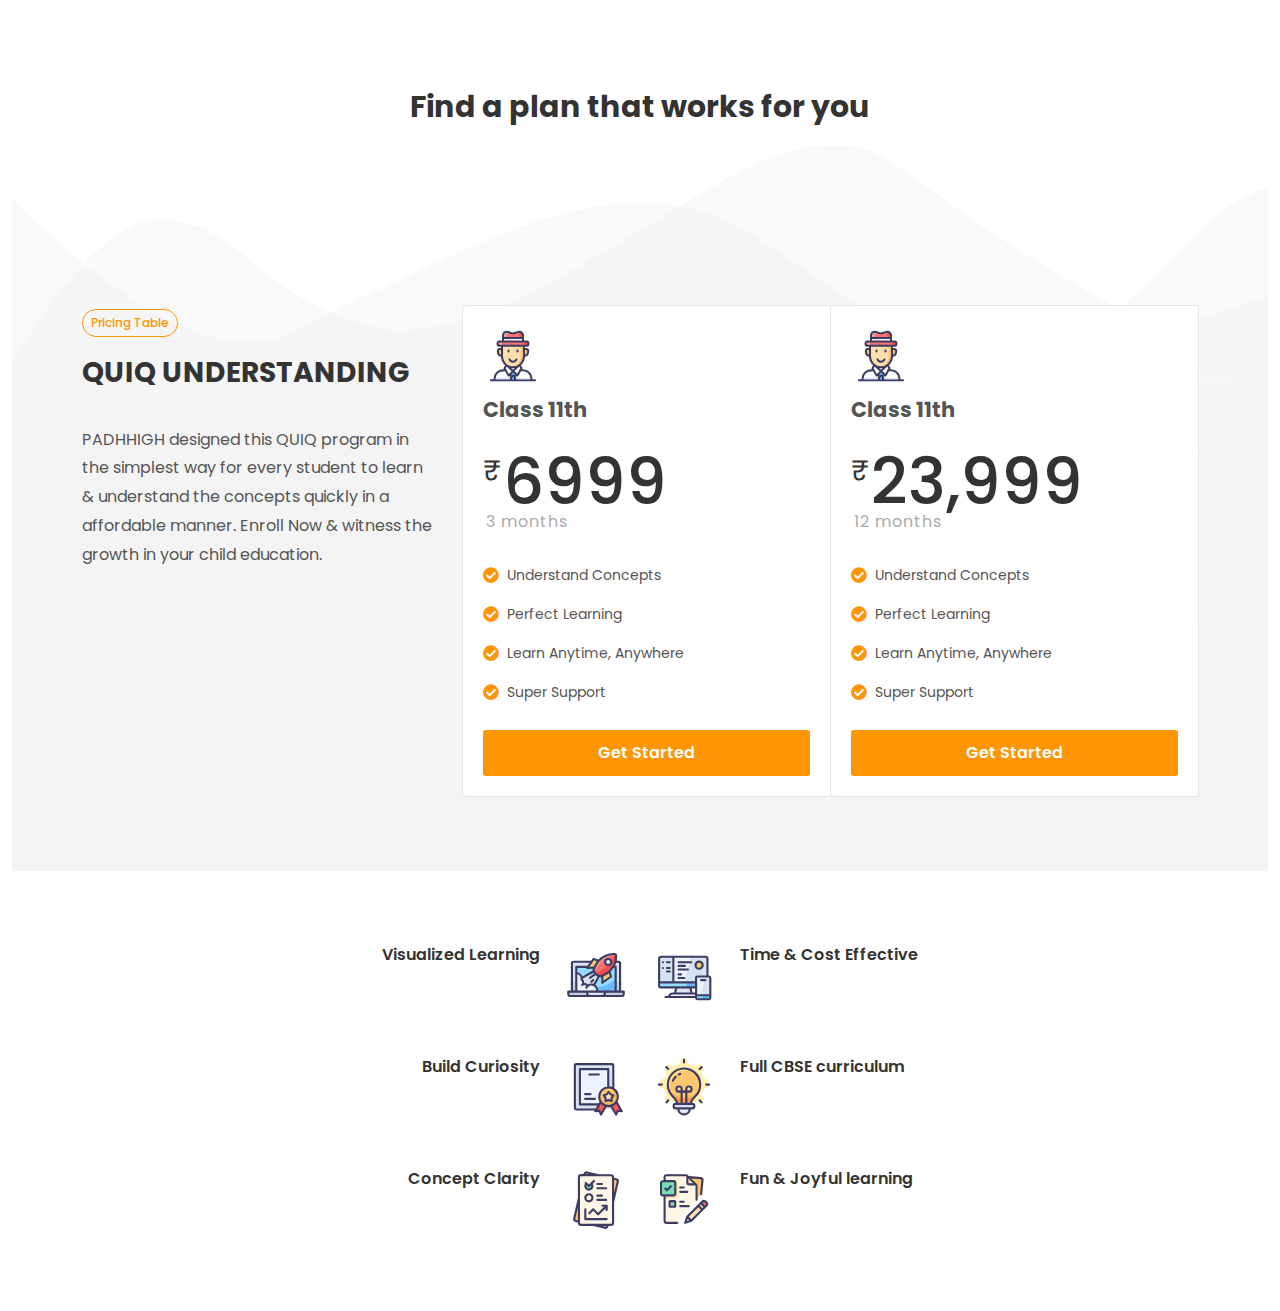
==== index.html @ d6adf6fe "Create index.html" ====
<!DOCTYPE html>
<html dir="ltr" lang="en-US">

<!-- Mirrored from themes.semicolonweb.com/html/canvas/demo-seo.html by HTTrack Website Copier/3.x [XR&CO'2014], Sun, 30 May 2021 09:22:51 GMT -->
<!-- Added by HTTrack --><meta http-equiv="content-type" content="text/html;charset=utf-8" /><!-- /Added by HTTrack -->
<head>

	<meta http-equiv="content-type" content="text/html; charset=utf-8" />
	<meta name="author" content="SemiColonWeb" />

	<!-- Stylesheets
	============================================= -->
	<link href="https://fonts.googleapis.com/css?family=Poppins:300,400,500,600,700,900&amp;display=swap" rel="stylesheet" type="text/css" />
	<link rel="stylesheet" href="css/bootstrap.css" type="text/css" />
	<link rel="stylesheet" href="style.css" type="text/css" />

	<!-- <link rel="stylesheet" href="css/dark.css" type="text/css" /> -->
	<link rel="stylesheet" href="css/font-icons.css" type="text/css" />
	<!-- <link rel="stylesheet" href="css/animate.css" type="text/css" /> -->
	<!-- <link rel="stylesheet" href="css/magnific-popup.css" type="text/css" /> -->

	<!-- Bootstrap Switch CSS -->
	<!-- <link rel="stylesheet" href="css/components/bs-switches.css" type="text/css" /> -->

	<!-- <link rel="stylesheet" href="css/custom.css" type="text/css" /> -->
	<meta name='viewport' content='initial-scale=1, viewport-fit=cover'>

	<!-- Seo Demo Specific Stylesheet -->
	<link rel="stylesheet" href="css/colors69bb.css?color=FE9603" type="text/css" /> <!-- Theme Color -->
	<link rel="stylesheet" href="demos/seo/css/fonts.css" type="text/css" />
	<link rel="stylesheet" href="demos/seo/seo.css" type="text/css" />
	<!-- / -->

	<!-- Document Title
	============================================= -->
	<title>SEO Demo | Canvas</title>

</head>

<body class="stretched">

	<!-- Document Wrapper
	============================================= -->
	<div id="wrapper" class="clearfix">

		<!-- Content
		============================================= -->
		<section id="content">

			<div class="content-wrap pt-0">

				<!-- Features
				============================================= -->
				<div class="section bg-transparent mt-4 mb-0 pb-0">
					<div class="container-fluid">

						<div class="heading-block border-bottom-0 center mx-auto mb-0" style="max-width: 800px">
							<!-- <div class="badge rounded-pill badge-default">Services</div> -->
							<h2 class="nott ls0 mb-3">Find a plan that works for you</h2>
							<!-- <p>Dynamically provide access to resource-leveling mindshare vis-a-vis bricks-and-clicks ideas authoritatively.</p> -->
						</div>




                        <div class="section m-0" style="background: url('demos/seo/images/sections/4.png') no-repeat center top; background-size: cover; padding: 140px 0 0;">
                            <div class="container">
                                <div class="row justify-content-between">
                                    <div class="col-lg-4 mt-4">
                                        <div class="heading-block border-bottom-0 bottommargin-sm">
                                            <div class="badge rounded-pill badge-default">Pricing Table</div>
                                            <h3 class="nott ls0">QUIQ UNDERSTANDING</h3>
                                        </div>
                                        <p>PADHHIGH designed this QUIQ program in the simplest way for every student to learn & understand the concepts quickly in a affordable manner. Enroll Now & witness the growth in your child education.</p>
        
                                    </div>
        
                                    <div class="col-lg-8">
                                        <div id="section-pricing" class="page-section p-0 m-0">
        
                                            <div id="pricing-switch" class="pricing row align-items-end g-0 col-mb-50 mb-4">
        
                                                <div class="col-md-6">
        
                                                    <div class="pricing-box">
                                                        <div class="pricing-title">
                                                            <img class="mb-2 bg-transparent rounded-0" src="demos/seo/images/icons/man.svg" alt="Pricing Icon" width="60">
                                                            <h3>Class 11th</h3>
                                                            <!-- <span>Most Popular</span> -->
                                                        </div>
                                                        <div class="pricing-price">
                                                            <div class="pts-switch-content-left"><span class="price-unit">₹</span>6999<span class="price-tenure">3 Months</span></div>
                                                        </div>
                                                        <div class="pricing-features border-0 bg-transparent">
                                                            <ul>
                                                                <li><i class="icon-check-circle color me-2"></i>Understand Concepts</li>
                                                                <li><i class="icon-check-circle color me-2"></i>Perfect Learning</li>
                                                                <li><i class="icon-check-circle color me-2"></i>Learn Anytime, Anywhere</li>
                                                                <li><i class="icon-check-circle color me-2"></i>Super Support</li>
                                                            </ul>
                                                        </div>
                                                        <div class="pricing-action">
                                                            <div class="pts-switch-content-left"><a href="#" class="button button-large button-rounded w-100 text-capitalize m-0 ls0">Get Started</a></div>
                                                        </div>
                                                    </div>
        
                                                </div>
        
                                                <div class="col-md-6">
        
                                                    <div class="pricing-box">
                                                        <div class="pricing-title">
                                                            <img class="mb-2 bg-transparent rounded-0" src="demos/seo/images/icons/man.svg" alt="Pricing Icon" width="60">
                                                            <h3>Class 11th</h3>
                                                        </div>
                                                        <div class="pricing-price">
                                                            <div class="pts-switch-content-left"><span class="price-unit">₹</span>23,999<span class="price-tenure">12 Months</span></div>
                                                        </div>
                                                        <div class="pricing-features border-0 bg-transparent">
                                                            <ul>
                                                                <li><i class="icon-check-circle color me-2"></i>Understand Concepts</li>
                                                                <li><i class="icon-check-circle color me-2"></i>Perfect Learning</li>
                                                                <li><i class="icon-check-circle color me-2"></i>Learn Anytime, Anywhere</li>
                                                                <li><i class="icon-check-circle color me-2"></i>Super Support</li>
                                                            </ul>
                                                        </div>
                                                        <div class="pricing-action">
                                                            <div class="pts-switch-content-left"><a href="#" class="button button-large button-rounded w-100 text-capitalize m-0 ls0">Get Started</a></div>
                                                        </div>
                                                    </div>
        
                                                </div>
        
                                            </div>
        
                                        </div>
                                    </div>
        
                                </div>
                            </div>
                        </div>
                        <br>
                        <br>
                        <br>


						<div class="row justify-content-center align-items-center">

							<div class="col-lg-4 col-sm-6">

								<div class="feature-box flex-md-row-reverse text-md-end border-0">
									<div class="fbox-icon">
										<a href="#"><img src="demos/seo/images/icons/seo.svg" alt="Feature Icon" class="bg-transparent rounded-0"></a>
									</div>
									<div class="fbox-content">
										<h3 class="nott ls0">Visualized Learning</h3>
									</div>
								</div>

								<div class="feature-box flex-md-row-reverse text-md-end border-0 mt-5">
									<div class="fbox-icon">
										<a href="#"><img src="demos/seo/images/icons/adword.svg" alt="Feature Icon" class="bg-transparent rounded-0"></a>
									</div>
									<div class="fbox-content">
										<h3 class="nott ls0">Build Curiosity</h3>
									</div>
								</div>

								<div class="feature-box flex-md-row-reverse text-md-end border-0 mt-5">
									<div class="fbox-icon">
										<a href="#"><img src="demos/seo/images/icons/analysis.svg" alt="Feature Icon" class="bg-transparent rounded-0"></a>
									</div>
									<div class="fbox-content">
										<h3 class="nott ls0">Concept Clarity</h3>
									</div>
								</div>

							</div>



							<div class="col-lg-4 col-sm-6">

								<div class="feature-box border-0">
									<div class="fbox-icon">
										<a href="#"><img src="demos/seo/images/icons/social.svg" alt="Feature Icon" class="bg-transparent rounded-0"></a>
									</div>
									<div class="fbox-content">
										<h3 class="nott ls0">Time & Cost Effective</h3>
									</div>
								</div>

								<div class="feature-box border-0 mt-5">
									<div class="fbox-icon">
										<a href="#"><img src="demos/seo/images/icons/experience.svg" alt="Feature Icon" class="bg-transparent rounded-0"></a>
									</div>
									<div class="fbox-content">
										<h3 class="nott ls0">Full CBSE curriculum</h3>
									</div>
								</div>

								<div class="feature-box border-0 mt-5">
									<div class="fbox-icon">
										<a href="#"><img src="demos/seo/images/icons/content_marketing.svg" alt="Feature Icon" class="bg-transparent rounded-0"></a>
									</div>
									<div class="fbox-content">
										<h3 class="nott ls0">Fun & Joyful learning</h3>
									</div>
								</div>

							</div>

						</div>
					</div>
				</div>

				<!-- Pricing
				============================================= -->
			
				<!-- Form Section
				============================================= -->
				
		</section><!-- #content end -->


	</div><!-- #wrapper end -->

	<!-- Go To Top
	============================================= -->
	<div id="gotoTop" class="icon-angle-up"></div>

	<!-- JavaScripts
	============================================= -->
	<script src="js/jquery.js"></script>
	<script src="js/plugins.min.js"></script>

	<!-- Footer Scripts
	============================================= -->
	<script src="js/functions.js"></script>

</body>

<!-- Mirrored from themes.semicolonweb.com/html/canvas/demo-seo.html by HTTrack Website Copier/3.x [XR&CO'2014], Sun, 30 May 2021 09:24:16 GMT -->
</html>
---- style.css ----
@media (prefers-reduced-motion:no-preference) {
	:root {
		scroll-behavior: auto
	}
}

.form-group {
	margin-bottom: 1rem
}

li,
ul {
	margin: 0;
	padding: 0
}

::selection {
	background: #1abc9c;
	color: #fff;
	text-shadow: none
}

::-moz-selection {
	background: #1abc9c;
	color: #fff;
	text-shadow: none
}

::-webkit-selection {
	background: #1abc9c;
	color: #fff;
	text-shadow: none
}

:active,
:focus {
	outline: 0!important
}

body {
	line-height: 1.5;
	color: #555;
	font-family: Lato, sans-serif
}

a {
	text-decoration: none!important;
	color: #1abc9c
}

a:hover {
	color: #222
}

a img {
	border: none
}

img {
	max-width: 100%
}

h1,
h2,
h3,
h4,
h5,
h6 {
	color: #444;
	font-weight: 600;
	line-height: 1.5;
	margin: 0 0 30px 0;
	font-family: Poppins, sans-serif
}

h5,
h6 {
	margin-bottom: 20px
}

h1 {
	font-size: 36px
}

h2 {
	font-size: 30px
}

h3 {
	font-size: 1.5rem
}

h4 {
	font-size: 18px
}

h5 {
	font-size: .875rem
}

h6 {
	font-size: 12px
}

h4 {
	font-weight: 600
}

h5,
h6 {
	font-weight: 700
}

@media (max-width:767.98px) {
	h1 {
		font-size: 1.75rem
	}
	h2 {
		font-size: 1.5rem
	}
	h3 {
		font-size: 1.25rem
	}
	h4 {
		font-size: 1rem
	}
}

h1>span:not(.nocolor):not(.badge),
h2>span:not(.nocolor):not(.badge),
h3>span:not(.nocolor):not(.badge),
h4>span:not(.nocolor):not(.badge),
h5>span:not(.nocolor):not(.badge),
h6>span:not(.nocolor):not(.badge) {
	color: #1abc9c
}

form,
p,
table,
ul {
	margin-bottom: 30px
}

@media (max-width:1200px) {
	.display-1 {
		font-size: calc(1.725rem + 5.7vw)
	}
	.display-2 {
		font-size: calc(1.675rem + 5.1vw)
	}
	.display-3 {
		font-size: calc(1.575rem + 3.9vw)
	}
	.display-4 {
		font-size: calc(1.475rem + 2.7vw)
	}
}

#wrapper {
	position: relative;
	float: none;
	width: 100%;
	margin: 0 auto;
	background-color: #fff;
	box-shadow: 0 0 10px rgba(0, 0, 0, .1);
	-moz-box-shadow: 0 0 10px rgba(0, 0, 0, .1);
	-webkit-box-shadow: 0 0 10px rgba(0, 0, 0, .1)
}

@media (min-width:1200px) {
	body:not(.stretched) #wrapper {
		max-width: 1200px
	}
}

@media (min-width:1440px) {
	body:not(.stretched) #wrapper {
		max-width: 1440px
	}
}

.nott {
	text-transform: none!important
}

.bottommargin {
	margin-bottom: 3rem!important
}

.bottommargin-sm {
	margin-bottom: 2rem!important
}

.bottommargin-lg {
	margin-bottom: 5rem!important
}

.col-padding {
	padding: 4rem
}

.center {
	text-align: center!important
}

.mx-auto {
	float: none!important
}

.bg-color {
	background-color: #1abc9c!important
}

.color {
	color: #1abc9c!important
}

.border-color {
	border-color: #1abc9c!important
}

.ls0 {
	letter-spacing: 0!important
}

.ls1 {
	letter-spacing: 1px!important
}

.ls2 {
	letter-spacing: 2px!important
}

.ls3 {
	letter-spacing: 3px!important
}

.ls4 {
	letter-spacing: 4px!important
}

.ls5 {
	letter-spacing: 5px!important
}

.font-body {
	font-family: Lato, sans-serif
}

@-webkit-keyframes BgAnimated {
	from {
		background-position: 0 0
	}
	to {
		background-position: 0 400px
	}
}

@-moz-keyframes BgAnimated {
	from {
		background-position: 0 0
	}
	to {
		background-position: 0 400px
	}
}

@-ms-keyframes BgAnimated {
	from {
		background-position: 0 0
	}
	to {
		background-position: 0 400px
	}
}

@-o-keyframes BgAnimated {
	from {
		background-position: 0 0
	}
	to {
		background-position: 0 400px
	}
}

@keyframes BgAnimated {
	from {
		background-position: 0 0
	}
	to {
		background-position: 0 400px
	}
}

.h-text-color:hover,
a.h-text-color:hover {
	color: #1abc9c!important
}

.h-text-light:hover,
a.h-text-light:hover {
	color: #f8f9fa!important
}

.h-text-dark:hover,
a.h-text-dark:hover {
	color: #343a40!important
}

.h-bg-color:hover {
	background-color: #1abc9c!important
}

.h-bg-light:hover {
	background-color: #f8f9fa!important
}

.h-bg-dark:hover {
	background-color: #343a40!important
}

.border-width-0,
.h-border-width-0:hover {
	border-width: 0!important
}

.border-width-1,
.h-border-width-1:hover {
	border-width: 1px!important
}

.border-width-2,
.h-border-width-2:hover {
	border-width: 2px!important
}

.border-width-3,
.h-border-width-3:hover {
	border-width: 3px!important
}

.border-width-4,
.h-border-width-4:hover {
	border-width: 4px!important
}

.border-width-5,
.h-border-width-5:hover {
	border-width: 5px!important
}

.border-width-6,
.h-border-width-6:hover {
	border-width: 6px!important
}

.h-border-light:hover {
	border-color: #f8f9fa!important
}

.h-border-dark:hover {
	border-color: #343a40!important
}

.border-transparent,
.h-border-transparent:hover {
	border-color: transparent!important
}

.border-default,
.h-border-default:hover {
	border-color: #eee!important
}

.dark .border-default,
.dark.border-default,
.dark.h-border-default:hover .dark .h-border-default:hover {
	border-color: rgba(255, 255, 255, .15)!important
}

.rounded-4 {
	border-radius: .4rem!important
}

.rounded-5 {
	border-radius: .5rem!important
}

.rounded-6 {
	border-radius: .6rem!important
}

.h-scale-sm:hover,
.scale-sm {
	transform: scale(1.025)!important
}

.h-scale:hover,
.scale {
	transform: scale(1.05)!important
}

.h-scale-lg:hover,
.scale-lg {
	transform: scale(1.1)!important
}

.m-6 {
	margin: 5rem!important
}

.mt-6,
.my-6 {
	margin-top: 5rem!important
}

.me-6,
.mx-6 {
	margin-right: 5rem!important
}

.mb-6,
.my-6 {
	margin-bottom: 5rem!important
}

.mx-6 {
	margin-left: 5rem!important
}

.p-6 {
	padding: 5rem!important
}

.pt-6 {
	padding-top: 5rem!important
}

.px-6 {
	padding-right: 5rem!important
}

.pb-6 {
	padding-bottom: 5rem!important
}

.px-6 {
	padding-left: 5rem!important
}

@media (min-width:576px) {
	.m-sm-6 {
		margin: 5rem!important
	}
	.mt-sm-6,
	.my-sm-6 {
		margin-top: 5rem!important
	}
	.me-sm-6,
	.mx-sm-6 {
		margin-right: 5rem!important
	}
	.mb-sm-6,
	.my-sm-6 {
		margin-bottom: 5rem!important
	}
	.mx-sm-6 {
		margin-left: 5rem!important
	}
	.p-sm-6 {
		padding: 5rem!important
	}
	.pt-sm-6 {
		padding-top: 5rem!important
	}
	.px-sm-6 {
		padding-right: 5rem!important
	}
	.pb-sm-6 {
		padding-bottom: 5rem!important
	}
	.px-sm-6 {
		padding-left: 5rem!important
	}
}

@media (min-width:768px) {
	.m-md-6 {
		margin: 5rem!important
	}
	.mt-md-6,
	.my-md-6 {
		margin-top: 5rem!important
	}
	.me-md-6,
	.mx-md-6 {
		margin-right: 5rem!important
	}
	.mb-md-6,
	.my-md-6 {
		margin-bottom: 5rem!important
	}
	.mx-md-6 {
		margin-left: 5rem!important
	}
	.p-md-6 {
		padding: 5rem!important
	}
	.pt-md-6 {
		padding-top: 5rem!important
	}
	.px-md-6 {
		padding-right: 5rem!important
	}
	.pb-md-6 {
		padding-bottom: 5rem!important
	}
	.px-md-6 {
		padding-left: 5rem!important
	}
}

@media (min-width:992px) {
	.m-lg-6 {
		margin: 5rem!important
	}
	.mt-lg-6,
	.my-lg-6 {
		margin-top: 5rem!important
	}
	.me-lg-6,
	.mx-lg-6 {
		margin-right: 5rem!important
	}
	.mb-lg-6,
	.my-lg-6 {
		margin-bottom: 5rem!important
	}
	.mx-lg-6 {
		margin-left: 5rem!important
	}
	.p-lg-6 {
		padding: 5rem!important
	}
	.pt-lg-6 {
		padding-top: 5rem!important
	}
	.px-lg-6 {
		padding-right: 5rem!important
	}
	.pb-lg-6 {
		padding-bottom: 5rem!important
	}
	.px-lg-6 {
		padding-left: 5rem!important
	}
}

[class*=col-]:not([class*=sticky-]):not([class*=position-]) {
	position: relative
}

.col-1-5 {
	flex: 0 0 auto;
	width: 20%
}

@media (min-width:576px) {
	.col-sm-1-5 {
		flex: 0 0 auto;
		width: 20%
	}
}

@media (min-width:768px) {
	.col-md-1-5 {
		flex: 0 0 auto;
		width: 20%
	}
}

@media (min-width:992px) {
	.col-lg-1-5 {
		flex: 0 0 auto;
		width: 20%
	}
}

[class*=gutter-] {
	--custom-gutter: var(--bs-gutter-x);
	margin-right: calc(var(--custom-gutter)/ -2);
	margin-left: calc(var(--custom-gutter)/ -2);
	margin-top: calc(var(--custom-gutter) * -1)
}

[class*=gutter-]>.col,
[class*=gutter-]>[class*=col-] {
	padding-right: calc(var(--custom-gutter)/ 2);
	padding-left: calc(var(--custom-gutter)/ 2);
	margin-top: var(--custom-gutter)
}

[class*=col-mb-] {
	margin-bottom: calc(var(--col-mb)/ -1)
}

[class*=col-mb-]>.col,
[class*=col-mb-]>[class*=col-] {
	padding-bottom: var(--col-mb)
}

.col-mb-30 {
	--col-mb: 30px
}

.col-mb-50 {
	--col-mb: 50px
}

.col-mb-80 {
	--col-mb: 80px
}

@media (min-width:576px) {
	.col-mb-sm-30 {
		--col-mb: 30px
	}
	.col-mb-sm-50 {
		--col-mb: 50px
	}
	.col-mb-sm-80 {
		--col-mb: 80px
	}
}

@media (min-width:768px) {
	.col-mb-md-30 {
		--col-mb: 30px
	}
	.col-mb-md-50 {
		--col-mb: 50px
	}
	.col-mb-md-80 {
		--col-mb: 80px
	}
}

@media (min-width:992px) {
	.col-mb-lg-30 {
		--col-mb: 30px
	}
	.col-mb-lg-50 {
		--col-mb: 50px
	}
	.col-mb-lg-80 {
		--col-mb: 80px
	}
}

.h-60 {
	height: 60%!important
}

.h-40 {
	height: 40%!important
}

@media (min-width:576px) {
	.h-sm-100 {
		height: 100%!important
	}
	.h-sm-75 {
		height: 75%!important
	}
	.h-sm-60 {
		height: 60%!important
	}
	.h-sm-50 {
		height: 50%!important
	}
	.h-sm-40 {
		height: 40%!important
	}
	.h-sm-25 {
		height: 25%!important
	}
	.h-sm-auto {
		height: auto!important
	}
}

@media (min-width:768px) {
	.h-md-100 {
		height: 100%!important
	}
	.h-md-75 {
		height: 75%!important
	}
	.h-md-60 {
		height: 60%!important
	}
	.h-md-50 {
		height: 50%!important
	}
	.h-md-40 {
		height: 40%!important
	}
	.h-md-25 {
		height: 25%!important
	}
	.h-md-auto {
		height: auto!important
	}
}

@media (min-width:992px) {
	.h-lg-100 {
		height: 100%!important
	}
	.h-lg-75 {
		height: 75%!important
	}
	.h-lg-60 {
		height: 60%!important
	}
	.h-lg-50 {
		height: 50%!important
	}
	.h-lg-40 {
		height: 40%!important
	}
	.h-lg-25 {
		height: 25%!important
	}
	.h-lg-auto {
		height: auto!important
	}
}

@media (min-width:576px) {
	.position-sm-relative {
		position: relative!important
	}
}

@media (min-width:768px) {
	.position-md-relative {
		position: relative!important
	}
}

@media (min-width:992px) {
	.position-lg-relative {
		position: relative!important
	}
}

.text-size-sm {
	font-size: 1rem!important
}

.text-size-md {
	font-size: 1.5rem!important
}

.text-size-lg {
	font-size: 2rem!important
}

.section {
	position: relative;
	width: 100%;
	margin: 60px 0;
	padding: 60px 0;
	background-color: #f9f9f9;
	overflow: hidden
}

.parallax {
	background-color: transparent;
	background-attachment: fixed;
	background-position: 50% 0;
	background-repeat: no-repeat;
	overflow: hidden;
	will-change: transform
}

.section .container {
	z-index: 2
}

.flex-container a:active,
.flex-container a:focus {
	outline: 0;
	border: none
}

.flex-viewport {
	max-height: 2000px;
	-webkit-transition: all 1s ease;
	-o-transition: all 1s ease;
	transition: all 1s ease
}

#top-social {
	display: -ms-flexbox;
	display: flex;
	justify-content: center;
	margin: 0
}

#top-social li {
	position: relative;
	list-style: none
}

#top-social li {
	border-left: 1px solid #eee
}

#top-social li:first-child {
	border-left: 0!important
}

#top-social a {
	display: -ms-flexbox;
	display: flex;
	width: auto;
	overflow: hidden;
	font-weight: 700;
	color: #666
}

#top-social li a:hover {
	color: #fff!important;
	text-shadow: 1px 1px 1px rgba(0, 0, 0, .2)
}

#page-title {
	position: relative;
	padding: 4rem 0;
	background-color: #f5f5f5;
	border-bottom: 1px solid #eee
}

#page-title .container {
	position: relative
}

#page-title h1 {
	padding: 0;
	margin: 0;
	line-height: 1;
	font-weight: 600;
	letter-spacing: 1px;
	color: #333;
	font-size: 2rem;
	text-transform: uppercase
}

#page-title span {
	display: block;
	margin-top: 10px;
	font-weight: 300;
	color: #777;
	font-size: 18px
}

#page-title.page-title-dark {
	background-color: #333;
	text-shadow: 1px 1px 1px rgba(0, 0, 0, .1)!important;
	border-bottom: none
}

#page-title.page-title-dark h1 {
	color: rgba(255, 255, 255, .9)!important
}

#page-title.page-title-dark span {
	color: rgba(255, 255, 255, .7)!important
}

.page-title-right {
	text-align: right
}

.page-title-center {
	text-align: center
}

#page-title.page-title-center span {
	max-width: 700px;
	margin-left: auto;
	margin-right: auto
}

.page-title-parallax {
	padding: 100px 0;
	text-shadow: none;
	border-bottom: none
}

#page-title.page-title-parallax h1 {
	font-size: 40px;
	font-weight: 600;
	letter-spacing: 2px
}

#page-title.page-title-parallax span {
	font-size: 1.25rem
}

.page-title-parallax {
	background-color: transparent;
	background-image: url(images/parallax/parallax-bg.jpg);
	background-attachment: fixed;
	background-position: 50% 0;
	background-repeat: no-repeat
}

@media (max-width:767.98px) {
	#page-title {
		padding: 2rem 0;
		text-align: center
	}
	#page-title h1 {
		line-height: 1.5;
		font-size: calc(1rem + 2vw)
	}
	.page-title-parallax span {
		font-size: 1rem
	}
}

#content {
	position: relative;
	background-color: #fff
}

#content p {
	line-height: 1.8
}

.content-wrap {
	position: relative;
	padding: 80px 0;
	overflow: hidden
}

#content .container {
	position: relative
}

.button {
	display: inline-block;
	position: relative;
	cursor: pointer;
	outline: 0;
	white-space: nowrap;
	margin: 5px;
	padding: 8px 22px;
	font-size: .875rem;
	line-height: 24px;
	background-color: #1abc9c;
	color: #fff;
	font-weight: 700;
	text-transform: uppercase;
	letter-spacing: 1px;
	border: none;
	text-shadow: 1px 1px 1px rgba(0, 0, 0, .2)
}

body:not(.device-touch) .button {
	-webkit-transition: all .2s ease-in-out;
	-o-transition: all .2s ease-in-out;
	transition: all .2s ease-in-out
}

.button.button-dark {
	background-color: #444
}

.button.button-light {
	background-color: #eee;
	color: #333;
	text-shadow: none!important
}

.button:hover {
	background-color: #444;
	color: #fff;
	text-shadow: 1px 1px 1px rgba(0, 0, 0, .2)
}

.button.button-dark:hover {
	background-color: #1abc9c
}

.button.button-large {
	padding: 8px 26px;
	font-size: 1rem;
	line-height: 30px
}

.button i {
	position: relative;
	margin-right: 5px;
	width: 16px;
	text-align: center
}

.button.text-end i {
	margin: 0 0 0 5px
}

.button.button-rounded {
	border-radius: 3px
}

.button.button-border {
	border: 2px solid #444;
	background-color: transparent;
	color: #333;
	font-weight: 700;
	text-shadow: none
}

.button.button-border:not(.button-fill):hover {
	background-color: #444;
	color: #fff;
	border-color: transparent!important;
	text-shadow: 1px 1px 1px rgba(0, 0, 0, .2)
}

.button.button-border.button-light {
	border-color: #fff;
	color: #fff
}

.button.button-border.button-light:hover {
	background-color: #fff;
	color: #333;
	text-shadow: none
}

.button.button-3d {
	border-radius: 3px;
	box-shadow: inset 0 -3px 0 rgba(0, 0, 0, .15);
	-webkit-transition: none;
	-o-transition: none;
	transition: none
}

.button.button-3d:hover {
	background-color: #1abc9c;
	opacity: .9
}

.button.button-3d.button-light:hover {
	text-shadow: none;
	color: #333
}

.button.button-circle {
	border-radius: 20px
}

.button.button-large.button-circle {
	border-radius: 23px
}

.button-black:not(.button-border) {
	background-color: #111!important
}

.button-3d.button-black:hover,
.button-border.button-black:hover {
	background-color: #111!important
}

.button-border.button-black {
	color: #111;
	border-color: #111
}

.button-white:not(.button-border) {
	background-color: #f9f9f9!important
}

.button-3d.button-white:hover {
	background-color: #f9f9f9!important
}

.feature-box {
	position: relative;
	display: -ms-flexbox;
	display: flex;
	-ms-flex-wrap: wrap;
	flex-wrap: wrap;
	margin-left: -.75rem;
	margin-right: -.75rem
}

.feature-box:first-child {
	margin-top: 0
}

.fbox-icon {
	width: 5.5rem;
	height: 4rem;
	padding: 0 .75rem
}

.fbox-icon a,
.fbox-icon i,
.fbox-icon img {
	display: block;
	position: relative;
	width: 100%;
	height: 100%;
	color: #fff
}

.fbox-icon i,
.fbox-icon img {
	border-radius: 50%;
	background-color: #1abc9c
}

.fbox-icon i {
	font-style: normal;
	font-size: 1.75rem;
	line-height: 4rem;
	text-align: center
}

.fbox-content {
	-ms-flex-preferred-size: 0;
	flex-basis: 0;
	-ms-flex-positive: 1;
	flex-grow: 1;
	min-width: 0;
	max-width: 100%;
	padding: 0 .75rem
}

.fbox-content h3 {
	font-size: 1rem;
	font-weight: 600;
	font-family: Poppins, sans-serif;
	text-transform: uppercase;
	margin-bottom: 0;
	color: #333
}

.fbox-content p {
	margin-top: .5rem;
	margin-bottom: 0;
	color: #999
}

.fbox-content-sm h3,
.fbox-content-sm p {
	font-size: .875rem
}

.fbox-content-lg h3 {
	font-size: 1.25rem
}

.fbox-content-lg p {
	font-size: 1.125rem;
	margin-top: .75rem
}

.fbox-sm {
	margin-left: -.5rem;
	margin-right: -.5rem
}

.fbox-sm .fbox-icon {
	width: 3rem;
	height: 2rem;
	padding: 0 .5rem
}

.fbox-sm .fbox-icon i {
	font-size: 1rem;
	line-height: 2rem
}

.fbox-sm .fbox-content {
	padding: 0 .5rem
}

.fbox-lg .fbox-icon {
	width: 7.5rem;
	height: 6rem
}

.fbox-lg .fbox-icon i {
	font-size: 2.5rem;
	line-height: 6rem
}

.fbox-rounded .fbox-icon {
	border-radius: 3px!important
}

.fbox-rounded .fbox-icon i,
.fbox-rounded .fbox-icon img {
	border-radius: 3px!important
}

.fbox-rounded.fbox-lg .fbox-icon {
	border-radius: 4px!important
}

.fbox-rounded.fbox-lg .fbox-icon i,
.fbox-rounded.fbox-lg .fbox-icon img {
	border-radius: 4px!important
}

.fbox-light .fbox-icon i,
.fbox-light .fbox-icon img {
	border: 1px solid #e5e5e5;
	background-color: #f5f5f5;
	color: #444
}

.fbox-dark .fbox-icon i,
.fbox-dark .fbox-icon img {
	background-color: #333
}

.fbox-border .fbox-icon a {
	border: 1px solid #1abc9c;
	border-radius: 50%
}

.fbox-border .fbox-icon i,
.fbox-border .fbox-icon img {
	border: none;
	background-color: transparent!important;
	color: #1abc9c
}

.fbox-border.fbox-light .fbox-icon a {
	border-color: #e5e5e5
}

.fbox-border.fbox-light .fbox-icon i,
.fbox-border.fbox-light .fbox-icon img {
	color: #888
}

.fbox-border.fbox-dark .fbox-icon a {
	border-color: #333
}

.fbox-border.fbox-dark .fbox-icon i,
.fbox-border.fbox-dark .fbox-icon img {
	color: #444
}

.fbox-center {
	-ms-flex-direction: column;
	flex-direction: column;
	-ms-flex-align: center;
	align-items: center;
	text-align: center
}

.fbox-center .fbox-icon {
	margin-bottom: 1.5rem
}

.fbox-center .fbox-content {
	-ms-flex-preferred-size: auto
}

.fbox-content+.fbox-icon {
	margin-top: 1.5rem;
	margin-bottom: 0!important
}

.fbox-bg.fbox-center {
	margin-top: 2rem;
	margin-left: 0;
	margin-right: 0;
	padding: 0 2rem 2rem;
	border: 1px solid #e5e5e5;
	border-radius: 5px
}

.fbox-bg.fbox-center .fbox-icon {
	margin-top: -2rem
}

.fbox-bg.fbox-center .fbox-icon {
	background-color: #fff
}

.fbox-bg.fbox-center.fbox-lg {
	margin-top: 3rem
}

.fbox-bg.fbox-center.fbox-lg .fbox-icon {
	margin-top: -3rem
}

.media-box {
	padding: 0;
	margin-left: 0;
	margin-right: 0;
	-ms-flex-direction: column;
	flex-direction: column
}

.media-box .fbox-media {
	margin: 0 0 1.5rem
}

.media-box .fbox-media,
.media-box .fbox-media a,
.media-box .fbox-media img {
	position: relative;
	display: block;
	width: 100%;
	height: auto
}

.media-box p {
	margin-top: 1rem
}

.media-box .fbox-content {
	-ms-flex-preferred-size: auto
}

.media-box.fbox-bg .fbox-media {
	margin: 0
}

.media-box.fbox-bg .fbox-content {
	padding: 1.5rem;
	background-color: #fff;
	border: 1px solid #e5e5e5;
	border-top: 0;
	border-radius: 0 0 5px 5px
}

.media-box.fbox-bg .fbox-media img {
	border-radius: 5px 5px 0 0
}

.i-rounded,
.social-icon {
	display: block;
	float: left;
	margin: 4px 11px 7px 0;
	text-align: center!important;
	font-size: 28px;
	color: #fff;
	text-shadow: 1px 1px 1px rgba(0, 0, 0, .3);
	cursor: pointer;
	font-style: normal
}

body:not(.device-touch) .i-rounded,
body:not(.device-touch) .social-icon {
	-webkit-transition: all .3s ease;
	-o-transition: all .3s ease;
	transition: all .3s ease
}

.i-rounded {
	width: 52px!important;
	height: 52px!important;
	line-height: 52px!important;
	background-color: #444;
	border-radius: 3px
}

.i-light {
	background-color: #f5f5f5;
	color: #444;
	text-shadow: 1px 1px 1px #fff;
	box-shadow: inset 0 0 15px rgba(0, 0, 0, .2)
}

.i-alt {
	background-image: url(images/icons/iconalt.svg);
	background-position: center center;
	background-size: 100% 100%
}

.i-rounded:hover {
	background-color: #1abc9c;
	color: #fff;
	text-shadow: 1px 1px 1px rgba(0, 0, 0, .3);
	box-shadow: 0 0 0 rgba(0, 0, 0, .2)
}

.i-large.i-rounded {
	margin: 4px 11px 7px 0;
	font-size: 42px
}

.i-large.i-rounded {
	width: 64px!important;
	height: 64px!important;
	line-height: 64px!important
}

.social-icon {
	margin: 0 5px 5px 0;
	width: 40px;
	height: 40px;
	font-size: 1.25rem;
	line-height: 38px!important;
	color: #555;
	text-shadow: none;
	border: 1px solid #aaa;
	border-radius: 3px;
	overflow: hidden
}

.d-flex>.social-icon,
.d-lg-flex>.social-icon,
.d-md-flex>.social-icon,
.d-sm-flex>.social-icon {
	float: none;
	margin-bottom: 0
}

.social-icon i {
	display: block;
	position: relative
}

body:not(.device-touch) .social-icon i {
	-webkit-transition: all .3s ease;
	-o-transition: all .3s ease;
	transition: all .3s ease
}

.social-icon i:last-child {
	color: #fff!important
}

.social-icon:hover i:first-child {
	margin-top: -38px
}

.social-icon:hover {
	color: #555;
	border-color: transparent
}

.toggle {
	display: block;
	position: relative;
	margin: 0 0 20px 0
}

.toggle-icon {
	-ms-flex: 0 0 auto;
	flex: 0 0 auto;
	width: auto;
	max-width: 100%;
	padding: 0 5px;
	text-align: center
}

.toggle-icon i,
.toggle-icon span {
	width: 1rem
}

.toggle-title {
	-ms-flex-preferred-size: 0;
	flex-basis: 0;
	-ms-flex-positive: 1;
	flex-grow: 1;
	max-width: 100%;
	padding: 0 5px
}

.toggle-content {
	display: none;
	position: relative;
	padding: .75rem 0
}

.toggle-bg .toggle-content {
	padding: 1rem .75rem
}

.toggle-border {
	border: 1px solid #ccc;
	border-radius: 4px
}

.toggle-border .toggle-content {
	padding: 1rem;
	padding-top: 0
}

.pricing {
	position: relative
}

.pricing [class^=col-] {
	margin-top: 1.25rem
}

.pricing-box {
	position: relative;
	overflow: hidden;
	border: 1px solid rgba(0, 0, 0, .075);
	border-radius: 3px;
	background-color: #fff
}

.pricing-title {
	padding: 1rem 0;
	background-color: #f9f9f9;
	border-bottom: 1px solid rgba(0, 0, 0, .075);
	letter-spacing: 1px
}

.pricing-title h3 {
	margin: 0;
	font-size: 1.5rem;
	font-weight: 700;
	color: #555
}

.pricing-title span {
	display: block;
	color: #777;
	font-size: 1rem;
	margin: 3px 0
}

.pricing-title.title-sm h3 {
	font-size: 1.25rem
}

.pricing-title.title-sm span {
	font-size: .875rem
}

.pricing-price {
	position: relative;
	padding: 1.5rem 0;
	color: #333;
	font-size: 4rem;
	line-height: 1
}

.pricing-price .price-unit {
	display: inline-block;
	vertical-align: top;
	margin: 7px 3px 0 0;
	font-size: 28px;
	font-weight: 400
}

.pricing-price .price-tenure {
	vertical-align: baseline;
	font-size: 1rem;
	font-weight: 400;
	letter-spacing: 1px;
	color: #999;
	margin: 0 0 0 3px
}

.pricing-features {
	border-top: 1px solid rgba(0, 0, 0, .075);
	border-bottom: 1px solid rgba(0, 0, 0, .075);
	background-color: #f9f9f9;
	padding: 2rem 0
}

.pricing-features ul {
	margin: 0;
	list-style: none
}

.pricing-features li {
	padding: .375rem 0
}

.pricing-action {
	padding: 1.25rem 0
}

@-webkit-keyframes fadeOut {
	0% {
		opacity: 1
	}
	100% {
		opacity: 0
	}
}

@keyframes fadeOut {
	0% {
		opacity: 1
	}
	100% {
		opacity: 0
	}
}

label {
	display: inline-block;
	font-size: 13px;
	font-weight: 700;
	font-family: Poppins, sans-serif;
	text-transform: uppercase;
	letter-spacing: 1px;
	color: #555;
	margin-bottom: 10px;
	cursor: pointer
}

label.label-muted {
	color: #999;
	font-weight: 400;
	margin-right: 5px
}

input[type=checkbox]:not(:checked)+label.error {
	display: block!important
}

.title-block {
	padding: 2px 0 3px 20px;
	border-left: 7px solid #1abc9c;
	margin-bottom: 30px
}

.title-block-right {
	padding: 2px 20px 3px 0;
	border-left: 0;
	border-right: 7px solid #1abc9c;
	text-align: right
}

.title-block h1,
.title-block h2,
.title-block h3,
.title-block h4 {
	margin-bottom: 0
}

.title-block>span {
	display: block;
	margin-top: 4px;
	color: #555;
	font-weight: 300
}

.title-block h1+span,
.title-block h2+span {
	font-size: 1.25rem
}

.title-block h3+span {
	font-size: 1.125rem
}

.title-block h4+span {
	font-size: .9375px
}

.heading-block {
	margin-bottom: 50px
}

.heading-block h1,
.heading-block h2,
.heading-block h3,
.heading-block h4 {
	margin-bottom: 0;
	font-weight: 700;
	text-transform: uppercase;
	letter-spacing: 1px;
	color: #333
}

.heading-block h1 {
	font-size: 32px
}

.heading-block h2 {
	font-size: 30px
}

.heading-block h3 {
	font-size: 1.75rem
}

.heading-block h4 {
	font-size: 1.25rem;
	font-weight: 700
}

.heading-block>span:not(.before-heading) {
	display: block;
	margin-top: 10px;
	font-weight: 300;
	color: #777
}

.center .heading-block>span,
.heading-block.center>span,
.heading-block.text-center>span,
.text-center .heading-block>span {
	max-width: 700px;
	margin-left: auto;
	margin-right: auto
}

.heading-block h1+span {
	font-size: 1.5rem
}

.heading-block h2+span {
	font-size: 1.25rem
}

.heading-block h3+span,
.heading-block h4+span {
	font-size: 1.25rem
}

.heading-block::after {
	content: '';
	display: block;
	margin-top: 30px;
	width: 40px;
	border-top: 2px solid #444
}

.center .heading-block::after,
.heading-block.center::after,
.heading-block.text-center::after,
.text-center .heading-block::after {
	margin: 30px auto 0
}

.heading-block.text-end,
.heading-block.title-right,
.text-end .heading-block {
	direction: rtl
}

.heading-block.border-0::after,
.heading-block.border-bottom-0::after {
	display: none
}

.heading-block.border-color::after {
	border-color: #1abc9c
}

.title-border::after,
.title-border::before {
	border-top-width: 1px;
	border-top-style: solid
}

.title-border-color::after,
.title-border-color::before {
	border-top: 1px solid #1abc9c!important
}

.title-center::before {
	display: block
}

.title-right::before {
	display: block
}

.title-right::after {
	display: none
}

.title-bottom-border::after,
.title-bottom-border::before {
	display: none
}

.title-bottom-border h1,
.title-bottom-border h2,
.title-bottom-border h3,
.title-bottom-border h4,
.title-bottom-border h5,
.title-bottom-border h6 {
	width: 100%;
	padding: 0 0 .75rem;
	border-bottom: 2px solid #1abc9c
}

@media (max-width:767.98px) {
	.title-block h1+span {
		font-size: 18px
	}
	.title-block h2+span {
		font-size: 17px
	}
	.title-block h3+span {
		font-size: 15px
	}
	.title-block h4+span {
		font-size: 13px
	}
	.heading-block h1 {
		font-size: 30px
	}
	.heading-block h2 {
		font-size: 26px
	}
	.heading-block h3 {
		font-size: 22px
	}
	.heading-block h4 {
		font-size: 19px
	}
	.heading-block h1+span {
		font-size: 20px
	}
	.heading-block h2+span {
		font-size: 18px
	}
	.heading-block h3+span,
	.heading-block h4+span {
		font-size: 17px
	}
}

#gotoTop {
	display: none;
	z-index: 599;
	position: fixed;
	width: 40px;
	height: 40px;
	background-color: #333;
	background-color: rgba(0, 0, 0, .3);
	font-size: 1.25rem;
	line-height: 36px;
	text-align: center;
	color: #fff;
	top: auto;
	left: auto;
	right: 30px;
	bottom: 50px;
	cursor: pointer;
	border-radius: 2px
}

body:not(.device-touch) #gotoTop {
	transition: background-color .2s linear;
	-webkit-transition: background-color .2s linear;
	-o-transition: background-color .2s linear
}

.stretched #gotoTop {
	bottom: 30px
}

#gotoTop:hover {
	background-color: #1abc9c
}

#footer {
	position: relative;
	background-color: #eee;
	border-top: 5px solid rgba(0, 0, 0, .2)
}

.switch-toggle {
	position: absolute;
	margin-left: -9999px;
	visibility: hidden
}

.switch-toggle+label {
	display: block;
	position: relative;
	cursor: pointer;
	outline: 0;
	-webkit-user-select: none;
	-moz-user-select: none;
	-ms-user-select: none;
	user-select: none
}

input.switch-toggle-round+label {
	padding: 2px;
	width: 60px;
	height: 30px;
	background-color: #ddd;
	-webkit-border-radius: 15px;
	-o-border-radius: 15px;
	border-radius: 15px
}

input.switch-toggle-round+label::after,
input.switch-toggle-round+label::before {
	display: block;
	position: absolute;
	top: 1px;
	left: 1px;
	bottom: 1px;
	content: ""
}

input.switch-toggle-round+label::before {
	right: 1px;
	background-color: #f1f1f1;
	-webkit-border-radius: 15px;
	-o-border-radius: 15px;
	border-radius: 15px;
	-webkit-transition: background .4s;
	-moz-transition: background .4s;
	-o-transition: background .4s;
	transition: background .4s
}

input.switch-toggle-round+label::after {
	width: 28px;
	background-color: #fff;
	-webkit-border-radius: 100%;
	-o-border-radius: 100%;
	border-radius: 100%;
	-webkit-box-shadow: 0 2px 5px rgba(0, 0, 0, .3);
	-moz-box-shadow: 0 2px 5px rgba(0, 0, 0, .3);
	box-shadow: 0 2px 5px rgba(0, 0, 0, .3);
	-webkit-transition: margin .4s;
	-moz-transition: margin .4s;
	-o-transition: margin .4s;
	transition: margin .4s
}

input.switch-toggle-round:checked+label::before {
	background-color: #1abc9c
}

input.switch-toggle-round:checked+label::after {
	margin-left: 30px
}

input.switch-rounded-large.switch-toggle-round+label {
	width: 90px;
	height: 45px;
	-webkit-border-radius: 45px;
	-o-border-radius: 45px;
	border-radius: 45px
}

input.switch-rounded-large.switch-toggle-round+label::before {
	-webkit-border-radius: 45px;
	-o-border-radius: 45px;
	border-radius: 45px
}

input.switch-rounded-large.switch-toggle-round+label::after {
	width: 43px
}

input.switch-rounded-large.switch-toggle-round:checked+label::after {
	margin-left: 45px
}

.page-link,
.page-link:focus,
.page-link:hover {
	color: #1abc9c
}

.img-circle {
	border-radius: 50%!important
}

.page-link:focus,
.page-link:hover {
	color: #fff!important;
	background-color: #1abc9c!important;
	border-color: #1abc9c!important
}

label.checkbox {
	padding-left: 20px
}

.stretched #wrapper {
	width: 100%;
	margin: 0;
	box-shadow: none
}

@-webkit-keyframes bouncedelay {
	0%,
	100%,
	80% {
		-webkit-transform: scale(0)
	}
	40% {
		-webkit-transform: scale(1)
	}
}

@keyframes bouncedelay {
	0%,
	100%,
	80% {
		transform: scale(0);
		-webkit-transform: scale(0)
	}
	40% {
		transform: scale(1);
		-webkit-transform: scale(1)
	}
}

@-webkit-keyframes rotateplane {
	0% {
		-webkit-transform: perspective(120px)
	}
	50% {
		-webkit-transform: perspective(120px) rotateY(180deg)
	}
	100% {
		-webkit-transform: perspective(120px) rotateY(180deg) rotateX(180deg)
	}
}

@keyframes rotateplane {
	0% {
		transform: perspective(120px) rotateX(0) rotateY(0);
		-webkit-transform: perspective(120px) rotateX(0) rotateY(0)
	}
	50% {
		transform: perspective(120px) rotateX(-180.1deg) rotateY(0);
		-webkit-transform: perspective(120px) rotateX(-180.1deg) rotateY(0)
	}
	100% {
		transform: perspective(120px) rotateX(-180deg) rotateY(-179.9deg);
		-webkit-transform: perspective(120px) rotateX(-180deg) rotateY(-179.9deg)
	}
}

@-webkit-keyframes cssspinnerbounce {
	0%,
	100% {
		-webkit-transform: scale(0)
	}
	50% {
		-webkit-transform: scale(1)
	}
}

@keyframes cssspinnerbounce {
	0%,
	100% {
		transform: scale(0);
		-webkit-transform: scale(0)
	}
	50% {
		transform: scale(1);
		-webkit-transform: scale(1)
	}
}

@-webkit-keyframes stretchdelay {
	0%,
	100%,
	40% {
		-webkit-transform: scaleY(.4)
	}
	20% {
		-webkit-transform: scaleY(1)
	}
}

@keyframes stretchdelay {
	0%,
	100%,
	40% {
		transform: scaleY(.4);
		-webkit-transform: scaleY(.4)
	}
	20% {
		transform: scaleY(1);
		-webkit-transform: scaleY(1)
	}
}

@-webkit-keyframes cubemove {
	25% {
		-webkit-transform: translateX(42px) rotate(-90deg) scale(.5)
	}
	50% {
		-webkit-transform: translateX(42px) translateY(42px) rotate(-180deg)
	}
	75% {
		-webkit-transform: translateX(0) translateY(42px) rotate(-270deg) scale(.5)
	}
	100% {
		-webkit-transform: rotate(-360deg)
	}
}

@keyframes cubemove {
	25% {
		transform: translateX(42px) rotate(-90deg) scale(.5);
		-webkit-transform: translateX(42px) rotate(-90deg) scale(.5)
	}
	50% {
		transform: translateX(42px) translateY(42px) rotate(-179deg);
		-webkit-transform: translateX(42px) translateY(42px) rotate(-179deg)
	}
	50.1% {
		transform: translateX(42px) translateY(42px) rotate(-180deg);
		-webkit-transform: translateX(42px) translateY(42px) rotate(-180deg)
	}
	75% {
		transform: translateX(0) translateY(42px) rotate(-270deg) scale(.5);
		-webkit-transform: translateX(0) translateY(42px) rotate(-270deg) scale(.5)
	}
	100% {
		transform: rotate(-360deg);
		-webkit-transform: rotate(-360deg)
	}
}

@-webkit-keyframes scaleout {
	0% {
		-webkit-transform: scale(0)
	}
	100% {
		-webkit-transform: scale(1);
		opacity: 0
	}
}

@keyframes scaleout {
	0% {
		transform: scale(0);
		-webkit-transform: scale(0)
	}
	100% {
		transform: scale(1);
		-webkit-transform: scale(1);
		opacity: 0
	}
}

@-webkit-keyframes ball-grid-pulse {
	0% {
		-webkit-transform: scale(1);
		transform: scale(1)
	}
	50% {
		-webkit-transform: scale(.5);
		transform: scale(.5);
		opacity: .7
	}
	100% {
		-webkit-transform: scale(1);
		transform: scale(1);
		opacity: 1
	}
}

@keyframes ball-grid-pulse {
	0% {
		-webkit-transform: scale(1);
		transform: scale(1)
	}
	50% {
		-webkit-transform: scale(.5);
		transform: scale(.5);
		opacity: .7
	}
	100% {
		-webkit-transform: scale(1);
		transform: scale(1);
		opacity: 1
	}
}

@keyframes rotate {
	0% {
		-webkit-transform: rotate(0) scale(1);
		transform: rotate(0) scale(1)
	}
	50% {
		-webkit-transform: rotate(180deg) scale(.6);
		transform: rotate(180deg) scale(.6)
	}
	100% {
		-webkit-transform: rotate(360deg) scale(1);
		transform: rotate(360deg) scale(1)
	}
}

@-webkit-keyframes ballrotate {
	0% {
		-webkit-transform: rotate(0);
		transform: rotate(0)
	}
	50% {
		-webkit-transform: rotate(180deg);
		transform: rotate(180deg)
	}
	100% {
		-webkit-transform: rotate(360deg);
		transform: rotate(360deg)
	}
}

@keyframes ballrotate {
	0% {
		-webkit-transform: rotate(0);
		transform: rotate(0)
	}
	50% {
		-webkit-transform: rotate(180deg);
		transform: rotate(180deg)
	}
	100% {
		-webkit-transform: rotate(360deg);
		transform: rotate(360deg)
	}
}

@-webkit-keyframes ball-zig-deflect {
	17% {
		-webkit-transform: translate(-15px, -30px);
		transform: translate(-15px, -30px)
	}
	34% {
		-webkit-transform: translate(15px, -30px);
		transform: translate(15px, -30px)
	}
	50% {
		-webkit-transform: translate(0, 0);
		transform: translate(0, 0)
	}
	67% {
		-webkit-transform: translate(15px, -30px);
		transform: translate(15px, -30px)
	}
	84% {
		-webkit-transform: translate(-15px, -30px);
		transform: translate(-15px, -30px)
	}
	100% {
		-webkit-transform: translate(0, 0);
		transform: translate(0, 0)
	}
}

@keyframes ball-zig-deflect {
	17% {
		-webkit-transform: translate(-15px, -30px);
		transform: translate(-15px, -30px)
	}
	34% {
		-webkit-transform: translate(15px, -30px);
		transform: translate(15px, -30px)
	}
	50% {
		-webkit-transform: translate(0, 0);
		transform: translate(0, 0)
	}
	67% {
		-webkit-transform: translate(15px, -30px);
		transform: translate(15px, -30px)
	}
	84% {
		-webkit-transform: translate(-15px, -30px);
		transform: translate(-15px, -30px)
	}
	100% {
		-webkit-transform: translate(0, 0);
		transform: translate(0, 0)
	}
}

@-webkit-keyframes ball-zag-deflect {
	17% {
		-webkit-transform: translate(15px, 30px);
		transform: translate(15px, 30px)
	}
	34% {
		-webkit-transform: translate(-15px, 30px);
		transform: translate(-15px, 30px)
	}
	50% {
		-webkit-transform: translate(0, 0);
		transform: translate(0, 0)
	}
	67% {
		-webkit-transform: translate(-15px, 30px);
		transform: translate(-15px, 30px)
	}
	84% {
		-webkit-transform: translate(15px, 30px);
		transform: translate(15px, 30px)
	}
	100% {
		-webkit-transform: translate(0, 0);
		transform: translate(0, 0)
	}
}

@keyframes ball-zag-deflect {
	17% {
		-webkit-transform: translate(15px, 30px);
		transform: translate(15px, 30px)
	}
	34% {
		-webkit-transform: translate(-15px, 30px);
		transform: translate(-15px, 30px)
	}
	50% {
		-webkit-transform: translate(0, 0);
		transform: translate(0, 0)
	}
	67% {
		-webkit-transform: translate(-15px, 30px);
		transform: translate(-15px, 30px)
	}
	84% {
		-webkit-transform: translate(15px, 30px);
		transform: translate(15px, 30px)
	}
	100% {
		-webkit-transform: translate(0, 0);
		transform: translate(0, 0)
	}
}

@-webkit-keyframes ball-scale-multiple {
	0% {
		-webkit-transform: scale(0);
		transform: scale(0);
		opacity: 0
	}
	5% {
		opacity: 1
	}
	100% {
		-webkit-transform: scale(1);
		transform: scale(1);
		opacity: 0
	}
}

@keyframes ball-scale-multiple {
	0% {
		-webkit-transform: scale(0);
		transform: scale(0);
		opacity: 0
	}
	5% {
		opacity: 1
	}
	100% {
		-webkit-transform: scale(1);
		transform: scale(1);
		opacity: 0
	}
}

@-webkit-keyframes ball-triangle-path-1 {
	33% {
		-webkit-transform: translate(25px, -50px);
		transform: translate(25px, -50px)
	}
	66% {
		-webkit-transform: translate(50px, 0);
		transform: translate(50px, 0)
	}
	100% {
		-webkit-transform: translate(0, 0);
		transform: translate(0, 0)
	}
}

@keyframes ball-triangle-path-1 {
	33% {
		-webkit-transform: translate(25px, -50px);
		transform: translate(25px, -50px)
	}
	66% {
		-webkit-transform: translate(50px, 0);
		transform: translate(50px, 0)
	}
	100% {
		-webkit-transform: translate(0, 0);
		transform: translate(0, 0)
	}
}

@-webkit-keyframes ball-triangle-path-2 {
	33% {
		-webkit-transform: translate(25px, 50px);
		transform: translate(25px, 50px)
	}
	66% {
		-webkit-transform: translate(-25px, 50px);
		transform: translate(-25px, 50px)
	}
	100% {
		-webkit-transform: translate(0, 0);
		transform: translate(0, 0)
	}
}

@keyframes ball-triangle-path-2 {
	33% {
		-webkit-transform: translate(25px, 50px);
		transform: translate(25px, 50px)
	}
	66% {
		-webkit-transform: translate(-25px, 50px);
		transform: translate(-25px, 50px)
	}
	100% {
		-webkit-transform: translate(0, 0);
		transform: translate(0, 0)
	}
}

@-webkit-keyframes ball-triangle-path-3 {
	33% {
		-webkit-transform: translate(-50px, 0);
		transform: translate(-50px, 0)
	}
	66% {
		-webkit-transform: translate(-25px, -50px);
		transform: translate(-25px, -50px)
	}
	100% {
		-webkit-transform: translate(0, 0);
		transform: translate(0, 0)
	}
}

@keyframes ball-triangle-path-3 {
	33% {
		-webkit-transform: translate(-50px, 0);
		transform: translate(-50px, 0)
	}
	66% {
		-webkit-transform: translate(-25px, -50px);
		transform: translate(-25px, -50px)
	}
	100% {
		-webkit-transform: translate(0, 0);
		transform: translate(0, 0)
	}
}

@-webkit-keyframes ball-pulse-sync {
	33% {
		-webkit-transform: translateY(10px);
		transform: translateY(10px);
		opacity: .85
	}
	66% {
		-webkit-transform: translateY(-10px);
		transform: translateY(-10px);
		opacity: .7
	}
	100% {
		-webkit-transform: translateY(0);
		transform: translateY(0);
		opacity: 1
	}
}

@keyframes ball-pulse-sync {
	33% {
		-webkit-transform: translateY(10px);
		transform: translateY(10px);
		opacity: .85
	}
	66% {
		-webkit-transform: translateY(-10px);
		transform: translateY(-10px);
		opacity: .7
	}
	100% {
		-webkit-transform: translateY(0);
		transform: translateY(0);
		opacity: 1
	}
}

@-webkit-keyframes ball-scale-ripple-multiple {
	0% {
		-webkit-transform: scale(.1);
		transform: scale(.1);
		opacity: 1
	}
	70% {
		-webkit-transform: scale(1);
		transform: scale(1);
		opacity: .7
	}
	100% {
		opacity: 0
	}
}

@keyframes ball-scale-ripple-multiple {
	0% {
		-webkit-transform: scale(.1);
		transform: scale(.1);
		opacity: 1
	}
	70% {
		-webkit-transform: scale(1);
		transform: scale(1);
		opacity: .7
	}
	100% {
		opacity: 0
	}
}

@-webkit-keyframes fadeInDownSmall {
	from {
		opacity: 0;
		-webkit-transform: translate3d(0, -50%, 0);
		transform: translate3d(0, -50%, 0)
	}
	to {
		opacity: 1;
		-webkit-transform: translate3d(0, 0, 0);
		transform: translate3d(0, 0, 0)
	}
}

@keyframes fadeInDownSmall {
	from {
		opacity: 0;
		-webkit-transform: translate3d(0, -50%, 0);
		transform: translate3d(0, -50%, 0)
	}
	to {
		opacity: 1;
		-webkit-transform: translate3d(0, 0, 0);
		transform: translate3d(0, 0, 0)
	}
}

@-webkit-keyframes fadeInLeftSmall {
	from {
		opacity: 0;
		-webkit-transform: translate3d(-50%, 0, 0);
		transform: translate3d(-50%, 0, 0)
	}
	to {
		opacity: 1;
		-webkit-transform: translate3d(0, 0, 0);
		transform: translate3d(0, 0, 0)
	}
}

@keyframes fadeInLeftSmall {
	from {
		opacity: 0;
		-webkit-transform: translate3d(-50%, 0, 0);
		transform: translate3d(-50%, 0, 0)
	}
	to {
		opacity: 1;
		-webkit-transform: translate3d(0, 0, 0);
		transform: translate3d(0, 0, 0)
	}
}

@-webkit-keyframes fadeInRightSmall {
	from {
		opacity: 0;
		-webkit-transform: translate3d(50%, 0, 0);
		transform: translate3d(50%, 0, 0)
	}
	to {
		opacity: 1;
		-webkit-transform: translate3d(0, 0, 0);
		transform: translate3d(0, 0, 0)
	}
}

@keyframes fadeInRightSmall {
	from {
		opacity: 0;
		-webkit-transform: translate3d(50%, 0, 0);
		transform: translate3d(50%, 0, 0)
	}
	to {
		opacity: 1;
		-webkit-transform: translate3d(0, 0, 0);
		transform: translate3d(0, 0, 0)
	}
}

@-webkit-keyframes fadeInUpSmall {
	from {
		opacity: 0;
		-webkit-transform: translate3d(0, 50%, 0);
		transform: translate3d(0, 50%, 0)
	}
	to {
		opacity: 1;
		-webkit-transform: translate3d(0, 0, 0);
		transform: translate3d(0, 0, 0)
	}
}

@keyframes fadeInUpSmall {
	from {
		opacity: 0;
		-webkit-transform: translate3d(0, 50%, 0);
		transform: translate3d(0, 50%, 0)
	}
	to {
		opacity: 1;
		-webkit-transform: translate3d(0, 0, 0);
		transform: translate3d(0, 0, 0)
	}
}

@-webkit-keyframes fadeOutDownSmall {
	from {
		opacity: 1
	}
	to {
		opacity: 0;
		-webkit-transform: translate3d(0, 50%, 0);
		transform: translate3d(0, 50%, 0)
	}
}

@keyframes fadeOutDownSmall {
	from {
		opacity: 1
	}
	to {
		opacity: 0;
		-webkit-transform: translate3d(0, 50%, 0);
		transform: translate3d(0, 50%, 0)
	}
}

@-webkit-keyframes fadeOutLeftSmall {
	from {
		opacity: 1
	}
	to {
		opacity: 0;
		-webkit-transform: translate3d(-50%, 0, 0);
		transform: translate3d(-50%, 0, 0)
	}
}

@keyframes fadeOutLeftSmall {
	from {
		opacity: 1
	}
	to {
		opacity: 0;
		-webkit-transform: translate3d(-50%, 0, 0);
		transform: translate3d(-50%, 0, 0)
	}
}

@-webkit-keyframes fadeOutRightSmall {
	from {
		opacity: 1
	}
	to {
		opacity: 0;
		-webkit-transform: translate3d(50%, 0, 0);
		transform: translate3d(50%, 0, 0)
	}
}

@keyframes fadeOutRightSmall {
	from {
		opacity: 1
	}
	to {
		opacity: 0;
		-webkit-transform: translate3d(50%, 0, 0);
		transform: translate3d(50%, 0, 0)
	}
}

@-webkit-keyframes fadeOutUpSmall {
	from {
		opacity: 1
	}
	to {
		opacity: 0;
		-webkit-transform: translate3d(0, -50%, 0);
		transform: translate3d(0, -50%, 0)
	}
}

@keyframes fadeOutUpSmall {
	from {
		opacity: 1
	}
	to {
		opacity: 0;
		-webkit-transform: translate3d(0, -50%, 0);
		transform: translate3d(0, -50%, 0)
	}
}
---- css/font-icons.css ----
@font-face {
	font-family: "font-icons";
	src: url("fonts/font-icons.eot");
	src: url("fonts/font-icons.eot") format("embedded-opentype"),
		url("fonts/font-icons.woff") format("woff"),
		url("fonts/font-icons.ttf") format("truetype"),
		url("fonts/font-icons.svg") format("svg");
	font-weight: normal;
	font-style: normal;
}

@font-face {
	font-family: "lined-icons";
	src: url("fonts/lined-icons.eot");
	src: url("fonts/lined-icons.eot") format("embedded-opentype"),
		url("fonts/lined-icons.woff") format("woff"),
		url("fonts/lined-icons.ttf") format("truetype"),
		url("fonts/lined-icons.svg") format("svg");
	font-weight: normal;
	font-style: normal;
}

@font-face {
	font-family: "Simple-Line-Icons";
	src: url("fonts/Simple-Line-Icons.eot");
	src: url("fonts/Simple-Line-Iconsd41d.eot?#iefix") format("embedded-opentype"),
		url("fonts/Simple-Line-Icons.woff") format("woff"),
		url("fonts/Simple-Line-Icons.ttf") format("truetype"),
		url("fonts/Simple-Line-Icons.svg#Simple-Line-Icons") format("svg");
	font-weight: normal;
	font-style: normal;
}

[class^="icon-"],
[class*=" icon-"],
[class^="icon-line-"],
[class*=" icon-line-"],
[class^="icon-line2-"],
[class*=" icon-line2-"],
.side-header .primary-menu ul > li.sub-menu > a:after,
.docs-navigation ul ul li.current a:after {
	display: inline-block;
	font-family: "font-icons";
	speak: none;
	font-style: normal;
	font-weight: normal;
	font-variant: normal;
	text-transform: none;
	line-height: inherit;
	-webkit-font-smoothing: antialiased;
	-moz-osx-font-smoothing: grayscale;
}

[class^="icon-line-"],
[class*=" icon-line-"] {
	font-family: "lined-icons";
}

[class^="icon-line2-"],
[class*=" icon-line2-"] {
	font-family: "Simple-Line-Icons";
}

.icon-lg {
	font-size: 1.3333333333333333em;
	line-height: 0.75em;
	vertical-align: -15%;
}
.icon-2x {
	font-size: 2em;
}
.icon-3x {
	font-size: 3em;
}
.icon-4x {
	font-size: 4em;
}
.icon-5x {
	font-size: 5em;
}
.icon-fw {
	width: 1.2857142857142858em;
	text-align: center;
}

.iconlist {
	padding-left: 0;
	margin-left: 0;
	list-style-type: none;
}

.iconlist li {
	position: relative;
	display: flex;
	align-items: baseline;
}

.iconlist ul {
	list-style-type: none;
	margin: 0.5rem 0 0.5rem 1.5rem;
}

.iconlist > li [class^="icon-"]:first-child,
.iconlist > li [class*=" icon-"]:first-child {
	position: relative;
	text-align: center;
	top: 1px;
	width: 1rem;
    margin-right: 0.75rem;
    flex: 0 0 auto;
}

.rtl .iconlist > li [class^="icon-"]:first-child,
.rtl .iconlist > li [class*=" icon-"]:first-child {
	margin-left: 0.75rem;
	margin-right: 0;
}

.iconlist.iconlist-large {
	font-size: 1.5rem;
}

.iconlist.iconlist-large li {
	margin: 4px 0;
}

.iconlist.iconlist-large > li [class^="icon-"],
.iconlist.iconlist-large > li [class*=" icon-"] {
	width: 1.5rem;
	margin-right: 5px;
}

.rtl .iconlist.iconlist-large > li [class^="icon-"],
.rtl .iconlist.iconlist-large > li [class*=" icon-"] {
	margin-left: 5px;
	margin-right: 0;
}

.iconlist > li [class^="icon-"]:first-child {
	color: #1ABC9C;
	color: var(--themecolor);
}

.icon-border {
	padding: 0.2em 0.25em 0.15em;
	border: solid 0.08em #eeeeee;
	border-radius: 0.1em;
}
.icon.pull-left {
	margin-right: 0.3em;
}
.icon.pull-right {
	margin-left: 0.3em;
}
.icon-spin {
	-webkit-animation: spin 2s infinite linear;
	-moz-animation: spin 2s infinite linear;
	-o-animation: spin 2s infinite linear;
	animation: spin 2s infinite linear;
}
@-moz-keyframes spin {
	0% {
		-moz-transform: rotate(0deg);
	}
	100% {
		-moz-transform: rotate(359deg);
	}
}
@-webkit-keyframes spin {
	0% {
		-webkit-transform: rotate(0deg);
	}
	100% {
		-webkit-transform: rotate(359deg);
	}
}
@-o-keyframes spin {
	0% {
		-o-transform: rotate(0deg);
	}
	100% {
		-o-transform: rotate(359deg);
	}
}
@-ms-keyframes spin {
	0% {
		-ms-transform: rotate(0deg);
	}
	100% {
		-ms-transform: rotate(359deg);
	}
}
@keyframes spin {
	0% {
		transform: rotate(0deg);
	}
	100% {
		transform: rotate(359deg);
	}
}
.icon-rotate-90 {
	filter: progid:DXImageTransform.Microsoft.BasicImage(rotation=1);
	-webkit-transform: rotate(90deg);
	-moz-transform: rotate(90deg);
	-ms-transform: rotate(90deg);
	-o-transform: rotate(90deg);
	transform: rotate(90deg);
}
.icon-rotate-180 {
	filter: progid:DXImageTransform.Microsoft.BasicImage(rotation=2);
	-webkit-transform: rotate(180deg);
	-moz-transform: rotate(180deg);
	-ms-transform: rotate(180deg);
	-o-transform: rotate(180deg);
	transform: rotate(180deg);
}
.icon-rotate-270 {
	filter: progid:DXImageTransform.Microsoft.BasicImage(rotation=3);
	-webkit-transform: rotate(270deg);
	-moz-transform: rotate(270deg);
	-ms-transform: rotate(270deg);
	-o-transform: rotate(270deg);
	transform: rotate(270deg);
}
.icon-flip-horizontal {
	filter: progid:DXImageTransform.Microsoft.BasicImage(rotation=0, mirror=1);
	-webkit-transform: scale(-1, 1);
	-moz-transform: scale(-1, 1);
	-ms-transform: scale(-1, 1);
	-o-transform: scale(-1, 1);
	transform: scale(-1, 1);
}
.icon-flip-vertical {
	filter: progid:DXImageTransform.Microsoft.BasicImage(rotation=2, mirror=1);
	-webkit-transform: scale(1, -1);
	-moz-transform: scale(1, -1);
	-ms-transform: scale(1, -1);
	-o-transform: scale(1, -1);
	transform: scale(1, -1);
}
.icon-stacked {
	position: relative;
	display: inline-block;
	width: 2em;
	height: 2em;
	line-height: 2em;
	vertical-align: middle;
}
.icon-stacked-1x,
.icon-stacked-2x {
	position: absolute;
	left: 0;
	width: 100%;
	text-align: center;
}
.rtl .icon-stacked-1x,
.rtl .icon-stacked-2x {
	left: auto;
	right: 0;
}
.icon-stacked-1x {
	line-height: inherit;
}
.icon-stacked-2x {
	font-size: 2em;
}
.icon-inverse {
	color: #ffffff;
}

.icon-type:before {
	content: "\e600";
}
.icon-box1:before {
	content: "\e601";
}
.icon-archive1:before {
	content: "\e602";
}
.icon-envelope2:before {
	content: "\e603";
}
.icon-email:before {
	content: "\e604";
}
.icon-files:before {
	content: "\e605";
}
.icon-printer2:before {
	content: "\e606";
}
.icon-folder-add:before {
	content: "\e607";
}
.icon-folder-settings:before {
	content: "\e608";
}
.icon-folder-check:before {
	content: "\e609";
}
.icon-wifi-low:before {
	content: "\e60a";
}
.icon-wifi-mid:before {
	content: "\e60b";
}
.icon-wifi-full:before {
	content: "\e60c";
}
.icon-connection-empty:before {
	content: "\e60d";
}
.icon-battery-full1:before {
	content: "\e60e";
}
.icon-settings:before {
	content: "\e60f";
}
.icon-arrow-left1:before {
	content: "\e610";
}
.icon-arrow-up1:before {
	content: "\e611";
}
.icon-arrow-down1:before {
	content: "\e612";
}
.icon-arrow-right1:before {
	content: "\e613";
}
.icon-reload:before {
	content: "\e614";
}
.icon-download1:before {
	content: "\e615";
}
.icon-tag1:before {
	content: "\e616";
}
.icon-trashcan:before {
	content: "\e617";
}
.icon-search1:before {
	content: "\e618";
}
.icon-zoom-in:before {
	content: "\e619";
}
.icon-zoom-out:before {
	content: "\e61a";
}
.icon-chat:before {
	content: "\e61b";
}
.icon-clock2:before {
	content: "\e61c";
}
.icon-printer:before {
	content: "\e61d";
}
.icon-home1:before {
	content: "\e61e";
}
.icon-flag2:before {
	content: "\e61f";
}
.icon-meter:before {
	content: "\e620";
}
.icon-switch:before {
	content: "\e621";
}
.icon-forbidden:before {
	content: "\e622";
}
.icon-phone-landscape:before {
	content: "\e623";
}
.icon-tablet1:before {
	content: "\e624";
}
.icon-tablet-landscape:before {
	content: "\e625";
}
.icon-laptop1:before {
	content: "\e626";
}
.icon-camera1:before {
	content: "\e627";
}
.icon-microwave-oven:before {
	content: "\e628";
}
.icon-credit-cards:before {
	content: "\e629";
}
.icon-map-marker1:before {
	content: "\e62a";
}
.icon-map2:before {
	content: "\e62b";
}
.icon-support:before {
	content: "\e62c";
}
.icon-newspaper2:before {
	content: "\e62d";
}
.icon-barbell:before {
	content: "\e62e";
}
.icon-stopwatch1:before {
	content: "\e62f";
}
.icon-atom1:before {
	content: "\e630";
}
.icon-image2:before {
	content: "\e631";
}
.icon-cube1:before {
	content: "\e632";
}
.icon-bars1:before {
	content: "\e633";
}
.icon-chart:before {
	content: "\e634";
}
.icon-pencil:before {
	content: "\e635";
}
.icon-measure:before {
	content: "\e636";
}
.icon-eyedropper:before {
	content: "\e637";
}
.icon-file-settings:before {
	content: "\e638";
}
.icon-file-add:before {
	content: "\e639";
}
.icon-file2:before {
	content: "\e63a";
}
.icon-align-left1:before {
	content: "\e63b";
}
.icon-align-right1:before {
	content: "\e63c";
}
.icon-align-center1:before {
	content: "\e63d";
}
.icon-align-justify1:before {
	content: "\e63e";
}
.icon-file-broken:before {
	content: "\e63f";
}
.icon-browser:before {
	content: "\e640";
}
.icon-windows1:before {
	content: "\e641";
}
.icon-window:before {
	content: "\e642";
}
.icon-folder2:before {
	content: "\e643";
}
.icon-connection-25:before {
	content: "\e644";
}
.icon-connection-50:before {
	content: "\e645";
}
.icon-connection-75:before {
	content: "\e646";
}
.icon-connection-full:before {
	content: "\e647";
}
.icon-list1:before {
	content: "\e648";
}
.icon-grid:before {
	content: "\e649";
}
.icon-stack3:before {
	content: "\e64a";
}
.icon-battery-charging:before {
	content: "\e64b";
}
.icon-battery-empty1:before {
	content: "\e64c";
}
.icon-battery-25:before {
	content: "\e64d";
}
.icon-battery-50:before {
	content: "\e64e";
}
.icon-battery-75:before {
	content: "\e64f";
}
.icon-refresh:before {
	content: "\e650";
}
.icon-volume:before {
	content: "\e651";
}
.icon-volume-increase:before {
	content: "\e652";
}
.icon-volume-decrease:before {
	content: "\e653";
}
.icon-mute:before {
	content: "\e654";
}
.icon-microphone1:before {
	content: "\e655";
}
.icon-microphone-off:before {
	content: "\e656";
}
.icon-book1:before {
	content: "\e657";
}
.icon-checkmark:before {
	content: "\e658";
}
.icon-checkbox-checked:before {
	content: "\e659";
}
.icon-checkbox:before {
	content: "\e65a";
}
.icon-paperclip1:before {
	content: "\e65b";
}
.icon-chat-1:before {
	content: "\e65c";
}
.icon-chat-2:before {
	content: "\e65d";
}
.icon-chat-3:before {
	content: "\e65e";
}
.icon-comment2:before {
	content: "\e65f";
}
.icon-calendar2:before {
	content: "\e660";
}
.icon-bookmark2:before {
	content: "\e661";
}
.icon-email2:before {
	content: "\e662";
}
.icon-heart2:before {
	content: "\e663";
}
.icon-enter:before {
	content: "\e664";
}
.icon-cloud1:before {
	content: "\e665";
}
.icon-book2:before {
	content: "\e666";
}
.icon-star2:before {
	content: "\e667";
}
.icon-lock1:before {
	content: "\e668";
}
.icon-unlocked:before {
	content: "\e669";
}
.icon-unlocked2:before {
	content: "\e66a";
}
.icon-users1:before {
	content: "\e66b";
}
.icon-user2:before {
	content: "\e66c";
}
.icon-users2:before {
	content: "\e66d";
}
.icon-user21:before {
	content: "\e66e";
}
.icon-bullhorn1:before {
	content: "\e66f";
}
.icon-share1:before {
	content: "\e670";
}
.icon-screen:before {
	content: "\e671";
}
.icon-phone1:before {
	content: "\e672";
}
.icon-phone-portrait:before {
	content: "\e673";
}
.icon-calculator1:before {
	content: "\e674";
}
.icon-bag:before {
	content: "\e675";
}
.icon-diamond:before {
	content: "\e676";
}
.icon-drink:before {
	content: "\e677";
}
.icon-shorts:before {
	content: "\e678";
}
.icon-vcard:before {
	content: "\e679";
}
.icon-sun2:before {
	content: "\e67a";
}
.icon-bill:before {
	content: "\e67b";
}
.icon-coffee1:before {
	content: "\e67c";
}
.icon-tv2:before {
	content: "\e67d";
}
.icon-newspaper3:before {
	content: "\e67e";
}
.icon-stack:before {
	content: "\e67f";
}
.icon-syringe1:before {
	content: "\e680";
}
.icon-health:before {
	content: "\e681";
}
.icon-bolt1:before {
	content: "\e682";
}
.icon-pill:before {
	content: "\e683";
}
.icon-bones:before {
	content: "\e684";
}
.icon-lab:before {
	content: "\e685";
}
.icon-clipboard2:before {
	content: "\e686";
}
.icon-mug:before {
	content: "\e687";
}
.icon-bucket:before {
	content: "\e688";
}
.icon-select:before {
	content: "\e689";
}
.icon-graph:before {
	content: "\e68a";
}
.icon-crop1:before {
	content: "\e68b";
}
.icon-heart21:before {
	content: "\e68c";
}
.icon-cloud2:before {
	content: "\e68d";
}
.icon-star21:before {
	content: "\e68e";
}
.icon-pen1:before {
	content: "\e68f";
}
.icon-diamond2:before {
	content: "\e690";
}
.icon-display:before {
	content: "\e691";
}
.icon-paperplane:before {
	content: "\e692";
}
.icon-params:before {
	content: "\e693";
}
.icon-banknote:before {
	content: "\e694";
}
.icon-vynil:before {
	content: "\e695";
}
.icon-truck1:before {
	content: "\e696";
}
.icon-world:before {
	content: "\e697";
}
.icon-tv1:before {
	content: "\e698";
}
.icon-sound:before {
	content: "\e699";
}
.icon-video1:before {
	content: "\e69a";
}
.icon-trash1:before {
	content: "\e69b";
}
.icon-user3:before {
	content: "\e69c";
}
.icon-key1:before {
	content: "\e69d";
}
.icon-search2:before {
	content: "\e69e";
}
.icon-settings2:before {
	content: "\e69f";
}
.icon-camera2:before {
	content: "\e6a0";
}
.icon-tag2:before {
	content: "\e6a1";
}
.icon-lock2:before {
	content: "\e6a2";
}
.icon-bulb:before {
	content: "\e6a3";
}
.icon-location:before {
	content: "\e6a4";
}
.icon-eye2:before {
	content: "\e6a5";
}
.icon-bubble:before {
	content: "\e6a6";
}
.icon-stack2:before {
	content: "\e6a7";
}
.icon-cup:before {
	content: "\e6a8";
}
.icon-phone2:before {
	content: "\e6a9";
}
.icon-news:before {
	content: "\e6aa";
}
.icon-mail:before {
	content: "\e6ab";
}
.icon-like:before {
	content: "\e6ac";
}
.icon-photo:before {
	content: "\e6ad";
}
.icon-note:before {
	content: "\e6ae";
}
.icon-clock21:before {
	content: "\e6af";
}
.icon-data:before {
	content: "\e6b0";
}
.icon-music1:before {
	content: "\e6b1";
}
.icon-megaphone:before {
	content: "\e6b2";
}
.icon-study:before {
	content: "\e6b3";
}
.icon-lab2:before {
	content: "\e6b4";
}
.icon-food:before {
	content: "\e6b5";
}
.icon-t-shirt:before {
	content: "\e6b6";
}
.icon-fire1:before {
	content: "\e6b7";
}
.icon-clip:before {
	content: "\e6b8";
}
.icon-shop:before {
	content: "\e6b9";
}
.icon-calendar21:before {
	content: "\e6ba";
}
.icon-wallet1:before {
	content: "\e6bb";
}
.icon-glass:before {
	content: "\e6bc";
}
.icon-music2:before {
	content: "\e6bd";
}
.icon-search3:before {
	content: "\e6be";
}
.icon-envelope21:before {
	content: "\e6bf";
}
.icon-heart3:before {
	content: "\e6c0";
}
.icon-star3:before {
	content: "\e6c1";
}
.icon-star-empty:before {
	content: "\e6c2";
}
.icon-user4:before {
	content: "\e6c3";
}
.icon-film1:before {
	content: "\e6c4";
}
.icon-th-large1:before {
	content: "\e6c5";
}
.icon-th1:before {
	content: "\e6c6";
}
.icon-th-list1:before {
	content: "\e6c7";
}
.icon-ok:before {
	content: "\e6c8";
}
.icon-remove:before {
	content: "\e6c9";
}
.icon-zoom-in2:before {
	content: "\e6ca";
}
.icon-zoom-out2:before {
	content: "\e6cb";
}
.icon-off:before {
	content: "\e6cc";
}
.icon-signal1:before {
	content: "\e6cd";
}
.icon-cog1:before {
	content: "\e6ce";
}
.icon-trash2:before {
	content: "\e6cf";
}
.icon-home2:before {
	content: "\e6d0";
}
.icon-file21:before {
	content: "\e6d1";
}
.icon-time:before {
	content: "\e6d2";
}
.icon-road1:before {
	content: "\e6d3";
}
.icon-download-alt:before {
	content: "\e6d4";
}
.icon-download2:before {
	content: "\e6d5";
}
.icon-upload1:before {
	content: "\e6d6";
}
.icon-inbox1:before {
	content: "\e6d7";
}
.icon-play-circle2:before {
	content: "\e6d8";
}
.icon-repeat:before {
	content: "\e6d9";
}
.icon-refresh2:before {
	content: "\e6da";
}
.icon-list-alt2:before {
	content: "\e6db";
}
.icon-lock3:before {
	content: "\e6dc";
}
.icon-flag21:before {
	content: "\e6dd";
}
.icon-headphones1:before {
	content: "\e6de";
}
.icon-volume-off1:before {
	content: "\e6df";
}
.icon-volume-down1:before {
	content: "\e6e0";
}
.icon-volume-up1:before {
	content: "\e6e1";
}
.icon-qrcode1:before {
	content: "\e6e2";
}
.icon-barcode1:before {
	content: "\e6e3";
}
.icon-tag3:before {
	content: "\e6e4";
}
.icon-tags1:before {
	content: "\e6e5";
}
.icon-book3:before {
	content: "\e6e6";
}
.icon-bookmark21:before {
	content: "\e6e7";
}
.icon-print2:before {
	content: "\e6e8";
}
.icon-camera3:before {
	content: "\e6e9";
}
.icon-font1:before {
	content: "\e6ea";
}
.icon-bold1:before {
	content: "\e6eb";
}
.icon-italic1:before {
	content: "\e6ec";
}
.icon-text-height1:before {
	content: "\e6ed";
}
.icon-text-width1:before {
	content: "\e6ee";
}
.icon-align-left2:before {
	content: "\e6ef";
}
.icon-align-center2:before {
	content: "\e6f0";
}
.icon-align-right2:before {
	content: "\e6f1";
}
.icon-align-justify2:before {
	content: "\e6f2";
}
.icon-list2:before {
	content: "\e6f3";
}
.icon-indent-left:before {
	content: "\e6f4";
}
.icon-indent-right:before {
	content: "\e6f5";
}
.icon-facetime-video:before {
	content: "\e6f6";
}
.icon-picture:before {
	content: "\e6f7";
}
.icon-pencil2:before {
	content: "\e6f8";
}
.icon-map-marker2:before {
	content: "\e6f9";
}
.icon-adjust1:before {
	content: "\e6fa";
}
.icon-tint1:before {
	content: "\e6fb";
}
.icon-edit2:before {
	content: "\e6fc";
}
.icon-share2:before {
	content: "\e6fd";
}
.icon-check1:before {
	content: "\e6fe";
}
.icon-move:before {
	content: "\e6ff";
}
.icon-step-backward1:before {
	content: "\e700";
}
.icon-fast-backward1:before {
	content: "\e701";
}
.icon-backward1:before {
	content: "\e702";
}
.icon-play1:before {
	content: "\e703";
}
.icon-pause1:before {
	content: "\e704";
}
.icon-stop1:before {
	content: "\e705";
}
.icon-forward1:before {
	content: "\e706";
}
.icon-fast-forward1:before {
	content: "\e707";
}
.icon-step-forward1:before {
	content: "\e708";
}
.icon-eject1:before {
	content: "\e709";
}
.icon-chevron-left1:before {
	content: "\e70a";
}
.icon-chevron-right1:before {
	content: "\e70b";
}
.icon-plus-sign:before {
	content: "\e70c";
}
.icon-minus-sign:before {
	content: "\e70d";
}
.icon-remove-sign:before {
	content: "\e70e";
}
.icon-ok-sign:before {
	content: "\e70f";
}
.icon-question-sign:before {
	content: "\e710";
}
.icon-info-sign:before {
	content: "\e711";
}
.icon-screenshot:before {
	content: "\e712";
}
.icon-remove-circle:before {
	content: "\e713";
}
.icon-ok-circle:before {
	content: "\e714";
}
.icon-ban-circle:before {
	content: "\e715";
}
.icon-arrow-left2:before {
	content: "\e716";
}
.icon-arrow-right2:before {
	content: "\e717";
}
.icon-arrow-up2:before {
	content: "\e718";
}
.icon-arrow-down2:before {
	content: "\e719";
}
.icon-share-alt1:before {
	content: "\e71a";
}
.icon-resize-full:before {
	content: "\e71b";
}
.icon-resize-small:before {
	content: "\e71c";
}
.icon-plus1:before {
	content: "\e71d";
}
.icon-minus1:before {
	content: "\e71e";
}
.icon-asterisk1:before {
	content: "\e71f";
}
.icon-exclamation-sign:before {
	content: "\e720";
}
.icon-gift1:before {
	content: "\e721";
}
.icon-leaf1:before {
	content: "\e722";
}
.icon-fire2:before {
	content: "\e723";
}
.icon-eye-open:before {
	content: "\e724";
}
.icon-eye-close:before {
	content: "\e725";
}
.icon-warning-sign:before {
	content: "\e726";
}
.icon-plane1:before {
	content: "\e727";
}
.icon-calendar3:before {
	content: "\e728";
}
.icon-random1:before {
	content: "\e729";
}
.icon-comment21:before {
	content: "\e72a";
}
.icon-magnet1:before {
	content: "\e72b";
}
.icon-chevron-up1:before {
	content: "\e72c";
}
.icon-chevron-down1:before {
	content: "\e72d";
}
.icon-retweet1:before {
	content: "\e72e";
}
.icon-shopping-cart:before {
	content: "\e72f";
}
.icon-folder-close:before {
	content: "\e730";
}
.icon-folder-open2:before {
	content: "\e731";
}
.icon-resize-vertical:before {
	content: "\e732";
}
.icon-resize-horizontal:before {
	content: "\e733";
}
.icon-bar-chart:before {
	content: "\e734";
}
.icon-twitter-sign:before {
	content: "\e735";
}
.icon-facebook-sign:before {
	content: "\e736";
}
.icon-camera-retro1:before {
	content: "\e737";
}
.icon-key2:before {
	content: "\e738";
}
.icon-cogs1:before {
	content: "\e739";
}
.icon-comments2:before {
	content: "\e73a";
}
.icon-thumbs-up2:before {
	content: "\e73b";
}
.icon-thumbs-down2:before {
	content: "\e73c";
}
.icon-star-half2:before {
	content: "\e73d";
}
.icon-heart-empty:before {
	content: "\e73e";
}
.icon-signout:before {
	content: "\e73f";
}
.icon-linkedin-sign:before {
	content: "\e740";
}
.icon-pushpin:before {
	content: "\e741";
}
.icon-external-link:before {
	content: "\e742";
}
.icon-signin:before {
	content: "\e743";
}
.icon-trophy1:before {
	content: "\e744";
}
.icon-github-sign:before {
	content: "\e745";
}
.icon-upload-alt:before {
	content: "\e746";
}
.icon-lemon2:before {
	content: "\e747";
}
.icon-phone3:before {
	content: "\e748";
}
.icon-check-empty:before {
	content: "\e749";
}
.icon-bookmark-empty:before {
	content: "\e74a";
}
.icon-phone-sign:before {
	content: "\e74b";
}
.icon-twitter2:before {
	content: "\e74c";
}
.icon-facebook2:before {
	content: "\e74d";
}
.icon-github2:before {
	content: "\e74e";
}
.icon-unlock1:before {
	content: "\e74f";
}
.icon-credit:before {
	content: "\e750";
}
.icon-rss2:before {
	content: "\e751";
}
.icon-hdd2:before {
	content: "\e752";
}
.icon-bullhorn2:before {
	content: "\e753";
}
.icon-bell2:before {
	content: "\e754";
}
.icon-certificate1:before {
	content: "\e755";
}
.icon-hand-right:before {
	content: "\e756";
}
.icon-hand-left:before {
	content: "\e757";
}
.icon-hand-up:before {
	content: "\e758";
}
.icon-hand-down:before {
	content: "\e759";
}
.icon-circle-arrow-left:before {
	content: "\e75a";
}
.icon-circle-arrow-right:before {
	content: "\e75b";
}
.icon-circle-arrow-up:before {
	content: "\e75c";
}
.icon-circle-arrow-down:before {
	content: "\e75d";
}
.icon-globe1:before {
	content: "\e75e";
}
.icon-wrench1:before {
	content: "\e75f";
}
.icon-tasks1:before {
	content: "\e760";
}
.icon-filter1:before {
	content: "\e761";
}
.icon-briefcase1:before {
	content: "\e762";
}
.icon-fullscreen:before {
	content: "\e763";
}
.icon-group:before {
	content: "\e764";
}
.icon-link1:before {
	content: "\e765";
}
.icon-cloud3:before {
	content: "\e766";
}
.icon-beaker:before {
	content: "\e767";
}
.icon-cut1:before {
	content: "\e768";
}
.icon-copy2:before {
	content: "\e769";
}
.icon-paper-clip:before {
	content: "\e76a";
}
.icon-save2:before {
	content: "\e76b";
}
.icon-sign-blank:before {
	content: "\e76c";
}
.icon-reorder:before {
	content: "\e76d";
}
.icon-list-ul1:before {
	content: "\e76e";
}
.icon-list-ol1:before {
	content: "\e76f";
}
.icon-strikethrough1:before {
	content: "\e770";
}
.icon-underline1:before {
	content: "\e771";
}
.icon-table1:before {
	content: "\e772";
}
.icon-magic1:before {
	content: "\e773";
}
.icon-truck2:before {
	content: "\e774";
}
.icon-pinterest2:before {
	content: "\e775";
}
.icon-pinterest-sign:before {
	content: "\e776";
}
.icon-google-plus-sign:before {
	content: "\e777";
}
.icon-google-plus1:before {
	content: "\e778";
}
.icon-money:before {
	content: "\e779";
}
.icon-caret-down1:before {
	content: "\e77a";
}
.icon-caret-up1:before {
	content: "\e77b";
}
.icon-caret-left1:before {
	content: "\e77c";
}
.icon-caret-right1:before {
	content: "\e77d";
}
.icon-columns1:before {
	content: "\e77e";
}
.icon-sort1:before {
	content: "\e77f";
}
.icon-sort-down1:before {
	content: "\e780";
}
.icon-sort-up1:before {
	content: "\e781";
}
.icon-envelope-alt:before {
	content: "\e782";
}
.icon-linkedin2:before {
	content: "\e783";
}
.icon-undo1:before {
	content: "\e784";
}
.icon-legal:before {
	content: "\e785";
}
.icon-dashboard:before {
	content: "\e786";
}
.icon-comment-alt2:before {
	content: "\e787";
}
.icon-comments-alt:before {
	content: "\e788";
}
.icon-bolt2:before {
	content: "\e789";
}
.icon-sitemap1:before {
	content: "\e78a";
}
.icon-umbrella1:before {
	content: "\e78b";
}
.icon-paste1:before {
	content: "\e78c";
}
.icon-lightbulb2:before {
	content: "\e78d";
}
.icon-exchange:before {
	content: "\e78e";
}
.icon-cloud-download:before {
	content: "\e78f";
}
.icon-cloud-upload:before {
	content: "\e790";
}
.icon-user-md1:before {
	content: "\e791";
}
.icon-stethoscope1:before {
	content: "\e792";
}
.icon-suitcase1:before {
	content: "\e793";
}
.icon-bell-alt:before {
	content: "\e794";
}
.icon-coffee2:before {
	content: "\e795";
}
.icon-food2:before {
	content: "\e796";
}
.icon-file-alt2:before {
	content: "\e797";
}
.icon-building2:before {
	content: "\e798";
}
.icon-hospital2:before {
	content: "\e799";
}
.icon-ambulance1:before {
	content: "\e79a";
}
.icon-medkit1:before {
	content: "\e79b";
}
.icon-fighter-jet1:before {
	content: "\e79c";
}
.icon-beer1:before {
	content: "\e79d";
}
.icon-h-sign:before {
	content: "\e79e";
}
.icon-plus-sign2:before {
	content: "\e79f";
}
.icon-double-angle-left:before {
	content: "\e7a0";
}
.icon-double-angle-right:before {
	content: "\e7a1";
}
.icon-double-angle-up:before {
	content: "\e7a2";
}
.icon-double-angle-down:before {
	content: "\e7a3";
}
.icon-angle-left:before {
	content: "\e7a4";
}
.icon-angle-right:before {
	content: "\e7a5";
}
.icon-angle-up:before {
	content: "\e7a6";
}
.icon-angle-down:before {
	content: "\e7a7";
}
.icon-desktop1:before {
	content: "\e7a8";
}
.icon-laptop2:before {
	content: "\e7a9";
}
.icon-tablet2:before {
	content: "\e7aa";
}
.icon-mobile1:before {
	content: "\e7ab";
}
.icon-circle-blank:before {
	content: "\e7ac";
}
.icon-quote-left1:before {
	content: "\e7ad";
}
.icon-quote-right1:before {
	content: "\e7ae";
}
.icon-spinner1:before {
	content: "\e7af";
}
.icon-circle2:before {
	content: "\e7b0";
}
.icon-reply1:before {
	content: "\e7b1";
}
.icon-github-alt1:before {
	content: "\e7b2";
}
.icon-folder-close-alt:before {
	content: "\e7b3";
}
.icon-folder-open-alt:before {
	content: "\e7b4";
}
.icon-expand-alt:before {
	content: "\e7b5";
}
.icon-collapse-alt:before {
	content: "\e7b6";
}
.icon-smile2:before {
	content: "\e7b7";
}
.icon-frown2:before {
	content: "\e7b8";
}
.icon-meh2:before {
	content: "\e7b9";
}
.icon-gamepad1:before {
	content: "\e7ba";
}
.icon-keyboard2:before {
	content: "\e7bb";
}
.icon-flag-alt:before {
	content: "\e7bc";
}
.icon-flag-checkered1:before {
	content: "\e7bd";
}
.icon-terminal1:before {
	content: "\e7be";
}
.icon-code1:before {
	content: "\e7bf";
}
.icon-reply-all1:before {
	content: "\e7c0";
}
.icon-star-half-full:before {
	content: "\e7c1";
}
.icon-location-arrow1:before {
	content: "\e7c2";
}
.icon-crop2:before {
	content: "\e7c3";
}
.icon-code-fork:before {
	content: "\e7c4";
}
.icon-unlink1:before {
	content: "\e7c5";
}
.icon-question1:before {
	content: "\e7c6";
}
.icon-info1:before {
	content: "\e7c7";
}
.icon-exclamation1:before {
	content: "\e7c8";
}
.icon-superscript1:before {
	content: "\e7c9";
}
.icon-subscript1:before {
	content: "\e7ca";
}
.icon-eraser1:before {
	content: "\e7cb";
}
.icon-puzzle:before {
	content: "\e7cc";
}
.icon-microphone2:before {
	content: "\e7cd";
}
.icon-microphone-off2:before {
	content: "\e7ce";
}
.icon-shield:before {
	content: "\e7cf";
}
.icon-calendar-empty:before {
	content: "\e7d0";
}
.icon-fire-extinguisher1:before {
	content: "\e7d1";
}
.icon-rocket1:before {
	content: "\e7d2";
}
.icon-maxcdn1:before {
	content: "\e7d3";
}
.icon-chevron-sign-left:before {
	content: "\e7d4";
}
.icon-chevron-sign-right:before {
	content: "\e7d5";
}
.icon-chevron-sign-up:before {
	content: "\e7d6";
}
.icon-chevron-sign-down:before {
	content: "\e7d7";
}
.icon-html52:before {
	content: "\e7d8";
}
.icon-css31:before {
	content: "\e7d9";
}
.icon-anchor1:before {
	content: "\e7da";
}
.icon-unlock-alt1:before {
	content: "\e7db";
}
.icon-bullseye1:before {
	content: "\e7dc";
}
.icon-ellipsis-horizontal:before {
	content: "\e7dd";
}
.icon-ellipsis-vertical:before {
	content: "\e7de";
}
.icon-rss-sign:before {
	content: "\e7df";
}
.icon-play-sign:before {
	content: "\e7e0";
}
.icon-ticket:before {
	content: "\e7e1";
}
.icon-minus-sign-alt:before {
	content: "\e7e2";
}
.icon-check-minus:before {
	content: "\e7e3";
}
.icon-level-up:before {
	content: "\e7e4";
}
.icon-level-down:before {
	content: "\e7e5";
}
.icon-check-sign:before {
	content: "\e7e6";
}
.icon-edit-sign:before {
	content: "\e7e7";
}
.icon-external-link-sign:before {
	content: "\e7e8";
}
.icon-share-sign:before {
	content: "\e7e9";
}
.icon-compass2:before {
	content: "\e7ea";
}
.icon-collapse:before {
	content: "\e7eb";
}
.icon-collapse-top:before {
	content: "\e7ec";
}
.icon-expand1:before {
	content: "\e7ed";
}
.icon-euro:before {
	content: "\e7ee";
}
.icon-gbp:before {
	content: "\e7ef";
}
.icon-dollar:before {
	content: "\e7f0";
}
.icon-rupee:before {
	content: "\e7f1";
}
.icon-yen:before {
	content: "\e7f2";
}
.icon-renminbi:before {
	content: "\e7f3";
}
.icon-won:before {
	content: "\e7f4";
}
.icon-bitcoin2:before {
	content: "\e7f5";
}
.icon-file3:before {
	content: "\e7f6";
}
.icon-file-text:before {
	content: "\e7f7";
}
.icon-sort-by-alphabet:before {
	content: "\e7f8";
}
.icon-sort-by-alphabet-alt:before {
	content: "\e7f9";
}
.icon-sort-by-attributes:before {
	content: "\e7fa";
}
.icon-sort-by-attributes-alt:before {
	content: "\e7fb";
}
.icon-sort-by-order:before {
	content: "\e7fc";
}
.icon-sort-by-order-alt:before {
	content: "\e7fd";
}
.icon-thumbs-up21:before {
	content: "\e7fe";
}
.icon-thumbs-down21:before {
	content: "\e7ff";
}
.icon-youtube-sign:before {
	content: "\e800";
}
.icon-youtube2:before {
	content: "\e801";
}
.icon-xing2:before {
	content: "\e802";
}
.icon-xing-sign:before {
	content: "\e803";
}
.icon-youtube-play:before {
	content: "\e804";
}
.icon-dropbox2:before {
	content: "\e805";
}
.icon-stackexchange:before {
	content: "\e806";
}
.icon-instagram2:before {
	content: "\e807";
}
.icon-flickr2:before {
	content: "\e808";
}
.icon-adn1:before {
	content: "\e809";
}
.icon-bitbucket2:before {
	content: "\e80a";
}
.icon-bitbucket-sign:before {
	content: "\e80b";
}
.icon-tumblr2:before {
	content: "\e80c";
}
.icon-tumblr-sign:before {
	content: "\e80d";
}
.icon-long-arrow-down:before {
	content: "\e80e";
}
.icon-long-arrow-up:before {
	content: "\e80f";
}
.icon-long-arrow-left:before {
	content: "\e810";
}
.icon-long-arrow-right:before {
	content: "\e811";
}
.icon-apple1:before {
	content: "\e812";
}
.icon-windows3:before {
	content: "\e813";
}
.icon-android2:before {
	content: "\e814";
}
.icon-linux1:before {
	content: "\e815";
}
.icon-dribbble2:before {
	content: "\e816";
}
.icon-skype2:before {
	content: "\e817";
}
.icon-foursquare2:before {
	content: "\e818";
}
.icon-trello1:before {
	content: "\e819";
}
.icon-female1:before {
	content: "\e81a";
}
.icon-male1:before {
	content: "\e81b";
}
.icon-gittip:before {
	content: "\e81c";
}
.icon-sun21:before {
	content: "\e81d";
}
.icon-moon2:before {
	content: "\e81e";
}
.icon-archive2:before {
	content: "\e81f";
}
.icon-bug1:before {
	content: "\e820";
}
.icon-renren1:before {
	content: "\e821";
}
.icon-weibo2:before {
	content: "\e822";
}
.icon-vk2:before {
	content: "\e823";
}
.icon-duckduckgo:before {
	content: "\e830";
}
.icon-aim:before {
	content: "\e831";
}
.icon-delicious1:before {
	content: "\e832";
}
.icon-paypal1:before {
	content: "\e833";
}
.icon-flattr:before {
	content: "\e834";
}
.icon-android1:before {
	content: "\e835";
}
.icon-eventful:before {
	content: "\e836";
}
.icon-smashmag:before {
	content: "\e837";
}
.icon-gplus:before {
	content: "\e838";
}
.icon-wikipedia:before {
	content: "\e839";
}
.icon-lanyrd:before {
	content: "\e83a";
}
.icon-calendar-1:before {
	content: "\e83b";
}
.icon-stumbleupon1:before {
	content: "\e83c";
}
.icon-fivehundredpx:before {
	content: "\e83d";
}
.icon-pinterest1:before {
	content: "\e83e";
}
.icon-bitcoin1:before {
	content: "\e83f";
}
.icon-w3c:before {
	content: "\e840";
}
.icon-foursquare1:before {
	content: "\e841";
}
.icon-html51:before {
	content: "\e842";
}
.icon-ie:before {
	content: "\e843";
}
.icon-call:before {
	content: "\e844";
}
.icon-grooveshark:before {
	content: "\e845";
}
.icon-ninetyninedesigns:before {
	content: "\e846";
}
.icon-forrst:before {
	content: "\e847";
}
.icon-digg1:before {
	content: "\e848";
}
.icon-spotify1:before {
	content: "\e849";
}
.icon-reddit1:before {
	content: "\e84a";
}
.icon-guest:before {
	content: "\e84b";
}
.icon-gowalla:before {
	content: "\e84c";
}
.icon-appstore:before {
	content: "\e84d";
}
.icon-blogger1:before {
	content: "\e84e";
}
.icon-cc:before {
	content: "\e84f";
}
.icon-dribbble1:before {
	content: "\e850";
}
.icon-evernote:before {
	content: "\e851";
}
.icon-flickr1:before {
	content: "\e852";
}
.icon-google1:before {
	content: "\e853";
}
.icon-viadeo1:before {
	content: "\e854";
}
.icon-instapaper:before {
	content: "\e855";
}
.icon-weibo1:before {
	content: "\e856";
}
.icon-klout:before {
	content: "\e857";
}
.icon-linkedin1:before {
	content: "\e858";
}
.icon-meetup1:before {
	content: "\e859";
}
.icon-vk1:before {
	content: "\e85a";
}
.icon-plancast:before {
	content: "\e85b";
}
.icon-disqus:before {
	content: "\e85c";
}
.icon-rss1:before {
	content: "\e85d";
}
.icon-skype1:before {
	content: "\e85e";
}
.icon-twitter1:before {
	content: "\e85f";
}
.icon-youtube1:before {
	content: "\e860";
}
.icon-vimeo1:before {
	content: "\e861";
}
.icon-windows2:before {
	content: "\e862";
}
.icon-xing1:before {
	content: "\e863";
}
.icon-yahoo1:before {
	content: "\e864";
}
.icon-chrome1:before {
	content: "\e865";
}
.icon-email3:before {
	content: "\e866";
}
.icon-macstore:before {
	content: "\e867";
}
.icon-myspace:before {
	content: "\e868";
}
.icon-podcast1:before {
	content: "\e869";
}
.icon-amazon1:before {
	content: "\e86a";
}
.icon-steam1:before {
	content: "\e86b";
}
.icon-cloudapp:before {
	content: "\e86c";
}
.icon-dropbox1:before {
	content: "\e86d";
}
.icon-ebay1:before {
	content: "\e86e";
}
.icon-facebook:before {
	content: "\e86f";
}
.icon-github1:before {
	content: "\e870";
}
.icon-github-circled:before {
	content: "\e871";
}
.icon-googleplay:before {
	content: "\e872";
}
.icon-itunes1:before {
	content: "\e873";
}
.icon-plurk:before {
	content: "\e874";
}
.icon-songkick:before {
	content: "\e875";
}
.icon-lastfm1:before {
	content: "\e876";
}
.icon-gmail:before {
	content: "\e877";
}
.icon-pinboard:before {
	content: "\e878";
}
.icon-openid1:before {
	content: "\e879";
}
.icon-quora1:before {
	content: "\e87a";
}
.icon-soundcloud1:before {
	content: "\e87b";
}
.icon-tumblr1:before {
	content: "\e87c";
}
.icon-eventasaurus:before {
	content: "\e87d";
}
.icon-wordpress1:before {
	content: "\e87e";
}
.icon-yelp1:before {
	content: "\e87f";
}
.icon-intensedebate:before {
	content: "\e880";
}
.icon-eventbrite:before {
	content: "\e881";
}
.icon-scribd1:before {
	content: "\e882";
}
.icon-posterous:before {
	content: "\e883";
}
.icon-stripe1:before {
	content: "\e884";
}
.icon-opentable:before {
	content: "\e885";
}
.icon-cart:before {
	content: "\e886";
}
.icon-print1:before {
	content: "\e887";
}
.icon-angellist1:before {
	content: "\e888";
}
.icon-instagram1:before {
	content: "\e889";
}
.icon-dwolla:before {
	content: "\e88a";
}
.icon-appnet:before {
	content: "\e88b";
}
.icon-statusnet:before {
	content: "\e88c";
}
.icon-acrobat:before {
	content: "\e88d";
}
.icon-drupal1:before {
	content: "\e88e";
}
.icon-buffer:before {
	content: "\e88f";
}
.icon-pocket:before {
	content: "\e890";
}
.icon-bitbucket1:before {
	content: "\e891";
}
.icon-lego:before {
	content: "\e892";
}
.icon-login:before {
	content: "\e893";
}
.icon-stackoverflow:before {
	content: "\e894";
}
.icon-hackernews:before {
	content: "\e895";
}
.icon-lkdto:before {
	content: "\e896";
}
.icon-ad:before {
	content: "\e900";
}
.icon-address-book:before {
	content: "\e901";
}
.icon-address-card:before {
	content: "\e902";
}
.icon-adjust:before {
	content: "\e903";
}
.icon-air-freshener:before {
	content: "\e904";
}
.icon-align-center:before {
	content: "\e905";
}
.icon-align-justify:before {
	content: "\e906";
}
.icon-align-left:before {
	content: "\e907";
}
.icon-align-right:before {
	content: "\e908";
}
.icon-allergies:before {
	content: "\e909";
}
.icon-ambulance:before {
	content: "\e90a";
}
.icon-american-sign-language-interpreting:before {
	content: "\e90b";
}
.icon-anchor:before {
	content: "\e90c";
}
.icon-angle-double-down:before {
	content: "\e90d";
}
.icon-angle-double-left:before {
	content: "\e90e";
}
.icon-angle-double-right:before {
	content: "\e90f";
}
.icon-angle-double-up:before {
	content: "\e910";
}
.icon-angle-down1:before {
	content: "\e911";
}
.icon-angle-left1:before {
	content: "\e912";
}
.icon-angle-right1:before {
	content: "\e913";
}
.icon-angle-up1:before {
	content: "\e914";
}
.icon-angry:before {
	content: "\e915";
}
.icon-ankh:before {
	content: "\e916";
}
.icon-apple-alt:before {
	content: "\e917";
}
.icon-archive:before {
	content: "\e918";
}
.icon-archway:before {
	content: "\e919";
}
.icon-arrow-alt-circle-down:before {
	content: "\e91a";
}
.icon-arrow-alt-circle-left:before {
	content: "\e91b";
}
.icon-arrow-alt-circle-right:before {
	content: "\e91c";
}
.icon-arrow-alt-circle-up:before {
	content: "\e91d";
}
.icon-arrow-circle-down:before {
	content: "\e91e";
}
.icon-arrow-circle-left:before {
	content: "\e91f";
}
.icon-arrow-circle-right:before {
	content: "\e920";
}
.icon-arrow-circle-up:before {
	content: "\e921";
}
.icon-arrow-down:before {
	content: "\e922";
}
.icon-arrow-left:before {
	content: "\e923";
}
.icon-arrow-right:before {
	content: "\e924";
}
.icon-arrow-up:before {
	content: "\e925";
}
.icon-arrows-alt-h:before {
	content: "\e926";
}
.icon-arrows-alt-v:before {
	content: "\e927";
}
.icon-arrows-alt:before {
	content: "\e928";
}
.icon-assistive-listening-systems:before {
	content: "\e929";
}
.icon-asterisk:before {
	content: "\e92a";
}
.icon-at:before {
	content: "\e92b";
}
.icon-atlas:before {
	content: "\e92c";
}
.icon-atom:before {
	content: "\e92d";
}
.icon-audio-description:before {
	content: "\e92e";
}
.icon-award:before {
	content: "\e92f";
}
.icon-backspace:before {
	content: "\e930";
}
.icon-backward:before {
	content: "\e931";
}
.icon-balance-scale:before {
	content: "\e932";
}
.icon-ban:before {
	content: "\e933";
}
.icon-band-aid:before {
	content: "\e934";
}
.icon-barcode:before {
	content: "\e935";
}
.icon-bars:before {
	content: "\e936";
}
.icon-baseball-ball:before {
	content: "\e937";
}
.icon-basketball-ball:before {
	content: "\e938";
}
.icon-bath:before {
	content: "\e939";
}
.icon-battery-empty:before {
	content: "\e93a";
}
.icon-battery-full:before {
	content: "\e93b";
}
.icon-battery-half:before {
	content: "\e93c";
}
.icon-battery-quarter:before {
	content: "\e93d";
}
.icon-battery-three-quarters:before {
	content: "\e93e";
}
.icon-bed:before {
	content: "\e93f";
}
.icon-beer:before {
	content: "\e940";
}
.icon-bell-slash:before {
	content: "\e941";
}
.icon-bell:before {
	content: "\e942";
}
.icon-bezier-curve:before {
	content: "\e943";
}
.icon-bible:before {
	content: "\e944";
}
.icon-bicycle:before {
	content: "\e945";
}
.icon-binoculars:before {
	content: "\e946";
}
.icon-birthday-cake:before {
	content: "\e947";
}
.icon-blender:before {
	content: "\e948";
}
.icon-blind:before {
	content: "\e949";
}
.icon-bold:before {
	content: "\e94a";
}
.icon-bolt:before {
	content: "\e94b";
}
.icon-bomb:before {
	content: "\e94c";
}
.icon-bone:before {
	content: "\e94d";
}
.icon-bong:before {
	content: "\e94e";
}
.icon-book-open:before {
	content: "\e94f";
}
.icon-book-reader:before {
	content: "\e950";
}
.icon-book:before {
	content: "\e951";
}
.icon-bookmark:before {
	content: "\e952";
}
.icon-bowling-ball:before {
	content: "\e953";
}
.icon-box-open:before {
	content: "\e954";
}
.icon-box:before {
	content: "\e955";
}
.icon-boxes:before {
	content: "\e956";
}
.icon-braille:before {
	content: "\e957";
}
.icon-brain:before {
	content: "\e958";
}
.icon-briefcase-medical:before {
	content: "\e959";
}
.icon-briefcase:before {
	content: "\e95a";
}
.icon-broadcast-tower:before {
	content: "\e95b";
}
.icon-broom:before {
	content: "\e95c";
}
.icon-brush:before {
	content: "\e95d";
}
.icon-bug:before {
	content: "\e95e";
}
.icon-building:before {
	content: "\e95f";
}
.icon-bullhorn:before {
	content: "\e960";
}
.icon-bullseye:before {
	content: "\e961";
}
.icon-burn:before {
	content: "\e962";
}
.icon-bus-alt:before {
	content: "\e963";
}
.icon-bus:before {
	content: "\e964";
}
.icon-business-time:before {
	content: "\e965";
}
.icon-calculator:before {
	content: "\e966";
}
.icon-calendar-alt:before {
	content: "\e967";
}
.icon-calendar-check:before {
	content: "\e968";
}
.icon-calendar-minus:before {
	content: "\e969";
}
.icon-calendar-plus:before {
	content: "\e96a";
}
.icon-calendar-times:before {
	content: "\e96b";
}
.icon-calendar:before {
	content: "\e96c";
}
.icon-camera-retro:before {
	content: "\e96d";
}
.icon-camera:before {
	content: "\e96e";
}
.icon-cannabis:before {
	content: "\e96f";
}
.icon-capsules:before {
	content: "\e970";
}
.icon-car-alt:before {
	content: "\e971";
}
.icon-car-battery:before {
	content: "\e972";
}
.icon-car-crash:before {
	content: "\e973";
}
.icon-car-side:before {
	content: "\e974";
}
.icon-car:before {
	content: "\e975";
}
.icon-caret-down:before {
	content: "\e976";
}
.icon-caret-left:before {
	content: "\e977";
}
.icon-caret-right:before {
	content: "\e978";
}
.icon-caret-square-down:before {
	content: "\e979";
}
.icon-caret-square-left:before {
	content: "\e97a";
}
.icon-caret-square-right:before {
	content: "\e97b";
}
.icon-caret-square-up:before {
	content: "\e97c";
}
.icon-caret-up:before {
	content: "\e97d";
}
.icon-cart-arrow-down:before {
	content: "\e97e";
}
.icon-cart-plus:before {
	content: "\e97f";
}
.icon-certificate:before {
	content: "\e980";
}
.icon-chalkboard-teacher:before {
	content: "\e981";
}
.icon-chalkboard:before {
	content: "\e982";
}
.icon-charging-station:before {
	content: "\e983";
}
.icon-chart-area:before {
	content: "\e984";
}
.icon-chart-bar:before {
	content: "\e985";
}
.icon-chart-line:before {
	content: "\e986";
}
.icon-chart-pie:before {
	content: "\e987";
}
.icon-check-circle:before {
	content: "\e988";
}
.icon-check-double:before {
	content: "\e989";
}
.icon-check-square:before {
	content: "\e98a";
}
.icon-check:before {
	content: "\e98b";
}
.icon-chess-bishop:before {
	content: "\e98c";
}
.icon-chess-board:before {
	content: "\e98d";
}
.icon-chess-king:before {
	content: "\e98e";
}
.icon-chess-knight:before {
	content: "\e98f";
}
.icon-chess-pawn:before {
	content: "\e990";
}
.icon-chess-queen:before {
	content: "\e991";
}
.icon-chess-rook:before {
	content: "\e992";
}
.icon-chess:before {
	content: "\e993";
}
.icon-chevron-circle-down:before {
	content: "\e994";
}
.icon-chevron-circle-left:before {
	content: "\e995";
}
.icon-chevron-circle-right:before {
	content: "\e996";
}
.icon-chevron-circle-up:before {
	content: "\e997";
}
.icon-chevron-down:before {
	content: "\e998";
}
.icon-chevron-left:before {
	content: "\e999";
}
.icon-chevron-right:before {
	content: "\e99a";
}
.icon-chevron-up:before {
	content: "\e99b";
}
.icon-child:before {
	content: "\e99c";
}
.icon-church:before {
	content: "\e99d";
}
.icon-circle-notch:before {
	content: "\e99e";
}
.icon-circle:before {
	content: "\e99f";
}
.icon-city:before {
	content: "\e9a0";
}
.icon-clipboard-check:before {
	content: "\e9a1";
}
.icon-clipboard-list:before {
	content: "\e9a2";
}
.icon-clipboard:before {
	content: "\e9a3";
}
.icon-clock:before {
	content: "\e9a4";
}
.icon-clone:before {
	content: "\e9a5";
}
.icon-closed-captioning:before {
	content: "\e9a6";
}
.icon-cloud-download-alt:before {
	content: "\e9a7";
}
.icon-cloud-upload-alt:before {
	content: "\e9a8";
}
.icon-cloud:before {
	content: "\e9a9";
}
.icon-cocktail:before {
	content: "\e9aa";
}
.icon-code-branch:before {
	content: "\e9ab";
}
.icon-code:before {
	content: "\e9ac";
}
.icon-coffee:before {
	content: "\e9ad";
}
.icon-cog:before {
	content: "\e9ae";
}
.icon-cogs:before {
	content: "\e9af";
}
.icon-coins:before {
	content: "\e9b0";
}
.icon-columns:before {
	content: "\e9b1";
}
.icon-comment-alt:before {
	content: "\e9b2";
}
.icon-comment-dollar:before {
	content: "\e9b3";
}
.icon-comment-dots:before {
	content: "\e9b4";
}
.icon-comment-slash:before {
	content: "\e9b5";
}
.icon-comment:before {
	content: "\e9b6";
}
.icon-comments-dollar:before {
	content: "\e9b7";
}
.icon-comments:before {
	content: "\e9b8";
}
.icon-compact-disc:before {
	content: "\e9b9";
}
.icon-compass:before {
	content: "\e9ba";
}
.icon-compress:before {
	content: "\e9bb";
}
.icon-concierge-bell:before {
	content: "\e9bc";
}
.icon-cookie-bite:before {
	content: "\e9bd";
}
.icon-cookie:before {
	content: "\e9be";
}
.icon-copy:before {
	content: "\e9bf";
}
.icon-copyright:before {
	content: "\e9c0";
}
.icon-couch:before {
	content: "\e9c1";
}
.icon-credit-card:before {
	content: "\e9c2";
}
.icon-crop-alt:before {
	content: "\e9c3";
}
.icon-crop:before {
	content: "\e9c4";
}
.icon-cross:before {
	content: "\e9c5";
}
.icon-crosshairs:before {
	content: "\e9c6";
}
.icon-crow:before {
	content: "\e9c7";
}
.icon-crown:before {
	content: "\e9c8";
}
.icon-cube:before {
	content: "\e9c9";
}
.icon-cubes:before {
	content: "\e9ca";
}
.icon-cut:before {
	content: "\e9cb";
}
.icon-database:before {
	content: "\e9cc";
}
.icon-deaf:before {
	content: "\e9cd";
}
.icon-desktop:before {
	content: "\e9ce";
}
.icon-dharmachakra:before {
	content: "\e9cf";
}
.icon-diagnoses:before {
	content: "\e9d0";
}
.icon-dice-five:before {
	content: "\e9d1";
}
.icon-dice-four:before {
	content: "\e9d2";
}
.icon-dice-one:before {
	content: "\e9d3";
}
.icon-dice-six:before {
	content: "\e9d4";
}
.icon-dice-three:before {
	content: "\e9d5";
}
.icon-dice-two:before {
	content: "\e9d6";
}
.icon-dice:before {
	content: "\e9d7";
}
.icon-digital-tachograph:before {
	content: "\e9d8";
}
.icon-directions:before {
	content: "\e9d9";
}
.icon-divide:before {
	content: "\e9da";
}
.icon-dizzy:before {
	content: "\e9db";
}
.icon-dna:before {
	content: "\e9dc";
}
.icon-dollar-sign:before {
	content: "\e9dd";
}
.icon-dolly-flatbed:before {
	content: "\e9de";
}
.icon-dolly:before {
	content: "\e9df";
}
.icon-donate:before {
	content: "\e9e0";
}
.icon-door-closed:before {
	content: "\e9e1";
}
.icon-door-open:before {
	content: "\e9e2";
}
.icon-dot-circle:before {
	content: "\e9e3";
}
.icon-dove:before {
	content: "\e9e4";
}
.icon-download:before {
	content: "\e9e5";
}
.icon-drafting-compass:before {
	content: "\e9e6";
}
.icon-draw-polygon:before {
	content: "\e9e7";
}
.icon-drum-steelpan:before {
	content: "\e9e8";
}
.icon-drum:before {
	content: "\e9e9";
}
.icon-dumbbell:before {
	content: "\e9ea";
}
.icon-edit:before {
	content: "\e9eb";
}
.icon-eject:before {
	content: "\e9ec";
}
.icon-ellipsis-h:before {
	content: "\e9ed";
}
.icon-ellipsis-v:before {
	content: "\e9ee";
}
.icon-envelope-open-text:before {
	content: "\e9ef";
}
.icon-envelope-open:before {
	content: "\e9f0";
}
.icon-envelope-square:before {
	content: "\e9f1";
}
.icon-envelope:before {
	content: "\e9f2";
}
.icon-equals:before {
	content: "\e9f3";
}
.icon-eraser:before {
	content: "\e9f4";
}
.icon-euro-sign:before {
	content: "\e9f5";
}
.icon-exchange-alt:before {
	content: "\e9f6";
}
.icon-exclamation-circle:before {
	content: "\e9f7";
}
.icon-exclamation-triangle:before {
	content: "\e9f8";
}
.icon-exclamation:before {
	content: "\e9f9";
}
.icon-expand-arrows-alt:before {
	content: "\e9fa";
}
.icon-expand:before {
	content: "\e9fb";
}
.icon-external-link-alt:before {
	content: "\e9fc";
}
.icon-external-link-square-alt:before {
	content: "\e9fd";
}
.icon-eye-dropper:before {
	content: "\e9fe";
}
.icon-eye-slash:before {
	content: "\e9ff";
}
.icon-eye:before {
	content: "\ea00";
}
.icon-fast-backward:before {
	content: "\ea01";
}
.icon-fast-forward:before {
	content: "\ea02";
}
.icon-fax:before {
	content: "\ea03";
}
.icon-feather-alt:before {
	content: "\ea04";
}
.icon-feather:before {
	content: "\ea05";
}
.icon-female:before {
	content: "\ea06";
}
.icon-fighter-jet:before {
	content: "\ea07";
}
.icon-file-alt:before {
	content: "\ea08";
}
.icon-file-archive:before {
	content: "\ea09";
}
.icon-file-audio:before {
	content: "\ea0a";
}
.icon-file-code:before {
	content: "\ea0b";
}
.icon-file-contract:before {
	content: "\ea0c";
}
.icon-file-download:before {
	content: "\ea0d";
}
.icon-file-excel:before {
	content: "\ea0e";
}
.icon-file-export:before {
	content: "\ea0f";
}
.icon-file-image:before {
	content: "\ea10";
}
.icon-file-import:before {
	content: "\ea11";
}
.icon-file-invoice-dollar:before {
	content: "\ea12";
}
.icon-file-invoice:before {
	content: "\ea13";
}
.icon-file-medical-alt:before {
	content: "\ea14";
}
.icon-file-medical:before {
	content: "\ea15";
}
.icon-file-pdf:before {
	content: "\ea16";
}
.icon-file-powerpoint:before {
	content: "\ea17";
}
.icon-file-prescription:before {
	content: "\ea18";
}
.icon-file-signature:before {
	content: "\ea19";
}
.icon-file-upload:before {
	content: "\ea1a";
}
.icon-file-video:before {
	content: "\ea1b";
}
.icon-file-word:before {
	content: "\ea1c";
}
.icon-file:before {
	content: "\ea1d";
}
.icon-fill-drip:before {
	content: "\ea1e";
}
.icon-fill:before {
	content: "\ea1f";
}
.icon-film:before {
	content: "\ea20";
}
.icon-filter:before {
	content: "\ea21";
}
.icon-fingerprint:before {
	content: "\ea22";
}
.icon-fire-extinguisher:before {
	content: "\ea23";
}
.icon-fire:before {
	content: "\ea24";
}
.icon-first-aid:before {
	content: "\ea25";
}
.icon-fish:before {
	content: "\ea26";
}
.icon-flag-checkered:before {
	content: "\ea27";
}
.icon-flag:before {
	content: "\ea28";
}
.icon-flask:before {
	content: "\ea29";
}
.icon-flushed:before {
	content: "\ea2a";
}
.icon-folder-minus:before {
	content: "\ea2b";
}
.icon-folder-open:before {
	content: "\ea2c";
}
.icon-folder-plus:before {
	content: "\ea2d";
}
.icon-folder:before {
	content: "\ea2e";
}
.icon-font-awesome-logo-full:before {
	content: "\ea2f";
}
.icon-font:before {
	content: "\ea30";
}
.icon-football-ball:before {
	content: "\ea31";
}
.icon-forward:before {
	content: "\ea32";
}
.icon-frog:before {
	content: "\ea33";
}
.icon-frown-open:before {
	content: "\ea34";
}
.icon-frown:before {
	content: "\ea35";
}
.icon-funnel-dollar:before {
	content: "\ea36";
}
.icon-futbol:before {
	content: "\ea37";
}
.icon-gamepad:before {
	content: "\ea38";
}
.icon-gas-pump:before {
	content: "\ea39";
}
.icon-gavel:before {
	content: "\ea3a";
}
.icon-gem:before {
	content: "\ea3b";
}
.icon-genderless:before {
	content: "\ea3c";
}
.icon-gift:before {
	content: "\ea3d";
}
.icon-glass-martini-alt:before {
	content: "\ea3e";
}
.icon-glass-martini:before {
	content: "\ea3f";
}
.icon-glasses:before {
	content: "\ea40";
}
.icon-globe-africa:before {
	content: "\ea41";
}
.icon-globe-americas:before {
	content: "\ea42";
}
.icon-globe-asia:before {
	content: "\ea43";
}
.icon-globe:before {
	content: "\ea44";
}
.icon-golf-ball:before {
	content: "\ea45";
}
.icon-gopuram:before {
	content: "\ea46";
}
.icon-graduation-cap:before {
	content: "\ea47";
}
.icon-greater-than-equal:before {
	content: "\ea48";
}
.icon-greater-than:before {
	content: "\ea49";
}
.icon-grimace:before {
	content: "\ea4a";
}
.icon-grin-alt:before {
	content: "\ea4b";
}
.icon-grin-beam-sweat:before {
	content: "\ea4c";
}
.icon-grin-beam:before {
	content: "\ea4d";
}
.icon-grin-hearts:before {
	content: "\ea4e";
}
.icon-grin-squint-tears:before {
	content: "\ea4f";
}
.icon-grin-squint:before {
	content: "\ea50";
}
.icon-grin-stars:before {
	content: "\ea51";
}
.icon-grin-tears:before {
	content: "\ea52";
}
.icon-grin-tongue-squint:before {
	content: "\ea53";
}
.icon-grin-tongue-wink:before {
	content: "\ea54";
}
.icon-grin-tongue:before {
	content: "\ea55";
}
.icon-grin-wink:before {
	content: "\ea56";
}
.icon-grin:before {
	content: "\ea57";
}
.icon-grip-horizontal:before {
	content: "\ea58";
}
.icon-grip-vertical:before {
	content: "\ea59";
}
.icon-h-square:before {
	content: "\ea5a";
}
.icon-hamsa:before {
	content: "\ea5b";
}
.icon-hand-holding-heart:before {
	content: "\ea5c";
}
.icon-hand-holding-usd:before {
	content: "\ea5d";
}
.icon-hand-holding:before {
	content: "\ea5e";
}
.icon-hand-lizard:before {
	content: "\ea5f";
}
.icon-hand-paper:before {
	content: "\ea60";
}
.icon-hand-peace:before {
	content: "\ea61";
}
.icon-hand-point-down:before {
	content: "\ea62";
}
.icon-hand-point-left:before {
	content: "\ea63";
}
.icon-hand-point-right:before {
	content: "\ea64";
}
.icon-hand-point-up:before {
	content: "\ea65";
}
.icon-hand-pointer:before {
	content: "\ea66";
}
.icon-hand-rock:before {
	content: "\ea67";
}
.icon-hand-scissors:before {
	content: "\ea68";
}
.icon-hand-spock:before {
	content: "\ea69";
}
.icon-hands-helping:before {
	content: "\ea6a";
}
.icon-hands:before {
	content: "\ea6b";
}
.icon-handshake:before {
	content: "\ea6c";
}
.icon-hashtag:before {
	content: "\ea6d";
}
.icon-haykal:before {
	content: "\ea6e";
}
.icon-hdd:before {
	content: "\ea6f";
}
.icon-heading:before {
	content: "\ea70";
}
.icon-headphones-alt:before {
	content: "\ea71";
}
.icon-headphones:before {
	content: "\ea72";
}
.icon-headset:before {
	content: "\ea73";
}
.icon-heart:before {
	content: "\ea74";
}
.icon-heartbeat:before {
	content: "\ea75";
}
.icon-helicopter:before {
	content: "\ea76";
}
.icon-highlighter:before {
	content: "\ea77";
}
.icon-history:before {
	content: "\ea78";
}
.icon-hockey-puck:before {
	content: "\ea79";
}
.icon-home:before {
	content: "\ea7a";
}
.icon-hospital-alt:before {
	content: "\ea7b";
}
.icon-hospital-symbol:before {
	content: "\ea7c";
}
.icon-hospital:before {
	content: "\ea7d";
}
.icon-hot-tub:before {
	content: "\ea7e";
}
.icon-hotel:before {
	content: "\ea7f";
}
.icon-hourglass-end:before {
	content: "\ea80";
}
.icon-hourglass-half:before {
	content: "\ea81";
}
.icon-hourglass-start:before {
	content: "\ea82";
}
.icon-hourglass:before {
	content: "\ea83";
}
.icon-i-cursor:before {
	content: "\ea84";
}
.icon-id-badge:before {
	content: "\ea85";
}
.icon-id-card-alt:before {
	content: "\ea86";
}
.icon-id-card:before {
	content: "\ea87";
}
.icon-image:before {
	content: "\ea88";
}
.icon-images:before {
	content: "\ea89";
}
.icon-inbox:before {
	content: "\ea8a";
}
.icon-indent:before {
	content: "\ea8b";
}
.icon-industry:before {
	content: "\ea8c";
}
.icon-infinity:before {
	content: "\ea8d";
}
.icon-info-circle:before {
	content: "\ea8e";
}
.icon-info:before {
	content: "\ea8f";
}
.icon-italic:before {
	content: "\ea90";
}
.icon-jedi:before {
	content: "\ea91";
}
.icon-joint:before {
	content: "\ea92";
}
.icon-journal-whills:before {
	content: "\ea93";
}
.icon-kaaba:before {
	content: "\ea94";
}
.icon-key:before {
	content: "\ea95";
}
.icon-keyboard:before {
	content: "\ea96";
}
.icon-khanda:before {
	content: "\ea97";
}
.icon-kiss-beam:before {
	content: "\ea98";
}
.icon-kiss-wink-heart:before {
	content: "\ea99";
}
.icon-kiss:before {
	content: "\ea9a";
}
.icon-kiwi-bird:before {
	content: "\ea9b";
}
.icon-landmark:before {
	content: "\ea9c";
}
.icon-language:before {
	content: "\ea9d";
}
.icon-laptop-code:before {
	content: "\ea9e";
}
.icon-laptop:before {
	content: "\ea9f";
}
.icon-laugh-beam:before {
	content: "\eaa0";
}
.icon-laugh-squint:before {
	content: "\eaa1";
}
.icon-laugh-wink:before {
	content: "\eaa2";
}
.icon-laugh:before {
	content: "\eaa3";
}
.icon-layer-group:before {
	content: "\eaa4";
}
.icon-leaf:before {
	content: "\eaa5";
}
.icon-lemon:before {
	content: "\eaa6";
}
.icon-less-than-equal:before {
	content: "\eaa7";
}
.icon-less-than:before {
	content: "\eaa8";
}
.icon-level-down-alt:before {
	content: "\eaa9";
}
.icon-level-up-alt:before {
	content: "\eaaa";
}
.icon-life-ring:before {
	content: "\eaab";
}
.icon-lightbulb:before {
	content: "\eaac";
}
.icon-link:before {
	content: "\eaad";
}
.icon-lira-sign:before {
	content: "\eaae";
}
.icon-list-alt:before {
	content: "\eaaf";
}
.icon-list-ol:before {
	content: "\eab0";
}
.icon-list-ul:before {
	content: "\eab1";
}
.icon-list:before {
	content: "\eab2";
}
.icon-location-arrow:before {
	content: "\eab3";
}
.icon-lock-open:before {
	content: "\eab4";
}
.icon-lock:before {
	content: "\eab5";
}
.icon-long-arrow-alt-down:before {
	content: "\eab6";
}
.icon-long-arrow-alt-left:before {
	content: "\eab7";
}
.icon-long-arrow-alt-right:before {
	content: "\eab8";
}
.icon-long-arrow-alt-up:before {
	content: "\eab9";
}
.icon-low-vision:before {
	content: "\eaba";
}
.icon-luggage-cart:before {
	content: "\eabb";
}
.icon-magic:before {
	content: "\eabc";
}
.icon-magnet:before {
	content: "\eabd";
}
.icon-mail-bulk:before {
	content: "\eabe";
}
.icon-male:before {
	content: "\eabf";
}
.icon-map-marked-alt:before {
	content: "\eac0";
}
.icon-map-marked:before {
	content: "\eac1";
}
.icon-map-marker-alt:before {
	content: "\eac2";
}
.icon-map-marker:before {
	content: "\eac3";
}
.icon-map-pin:before {
	content: "\eac4";
}
.icon-map-signs:before {
	content: "\eac5";
}
.icon-map:before {
	content: "\eac6";
}
.icon-marker:before {
	content: "\eac7";
}
.icon-mars-double:before {
	content: "\eac8";
}
.icon-mars-stroke-h:before {
	content: "\eac9";
}
.icon-mars-stroke-v:before {
	content: "\eaca";
}
.icon-mars-stroke:before {
	content: "\eacb";
}
.icon-mars:before {
	content: "\eacc";
}
.icon-medal:before {
	content: "\eacd";
}
.icon-medkit:before {
	content: "\eace";
}
.icon-meh-blank:before {
	content: "\eacf";
}
.icon-meh-rolling-eyes:before {
	content: "\ead0";
}
.icon-meh:before {
	content: "\ead1";
}
.icon-memory:before {
	content: "\ead2";
}
.icon-menorah:before {
	content: "\ead3";
}
.icon-mercury:before {
	content: "\ead4";
}
.icon-microchip:before {
	content: "\ead5";
}
.icon-microphone-alt-slash:before {
	content: "\ead6";
}
.icon-microphone-alt:before {
	content: "\ead7";
}
.icon-microphone-slash:before {
	content: "\ead8";
}
.icon-microphone:before {
	content: "\ead9";
}
.icon-microscope:before {
	content: "\eada";
}
.icon-minus-circle:before {
	content: "\eadb";
}
.icon-minus-square:before {
	content: "\eadc";
}
.icon-minus:before {
	content: "\eadd";
}
.icon-mobile-alt:before {
	content: "\eade";
}
.icon-mobile:before {
	content: "\eadf";
}
.icon-money-bill-alt:before {
	content: "\eae0";
}
.icon-money-bill-wave-alt:before {
	content: "\eae1";
}
.icon-money-bill-wave:before {
	content: "\eae2";
}
.icon-money-bill:before {
	content: "\eae3";
}
.icon-money-check-alt:before {
	content: "\eae4";
}
.icon-money-check:before {
	content: "\eae5";
}
.icon-monument:before {
	content: "\eae6";
}
.icon-moon:before {
	content: "\eae7";
}
.icon-mortar-pestle:before {
	content: "\eae8";
}
.icon-mosque:before {
	content: "\eae9";
}
.icon-motorcycle:before {
	content: "\eaea";
}
.icon-mouse-pointer:before {
	content: "\eaeb";
}
.icon-music:before {
	content: "\eaec";
}
.icon-neuter:before {
	content: "\eaed";
}
.icon-newspaper:before {
	content: "\eaee";
}
.icon-not-equal:before {
	content: "\eaef";
}
.icon-notes-medical:before {
	content: "\eaf0";
}
.icon-object-group:before {
	content: "\eaf1";
}
.icon-object-ungroup:before {
	content: "\eaf2";
}
.icon-oil-can:before {
	content: "\eaf3";
}
.icon-om:before {
	content: "\eaf4";
}
.icon-outdent:before {
	content: "\eaf5";
}
.icon-paint-brush:before {
	content: "\eaf6";
}
.icon-paint-roller:before {
	content: "\eaf7";
}
.icon-palette:before {
	content: "\eaf8";
}
.icon-pallet:before {
	content: "\eaf9";
}
.icon-paper-plane:before {
	content: "\eafa";
}
.icon-paperclip:before {
	content: "\eafb";
}
.icon-parachute-box:before {
	content: "\eafc";
}
.icon-paragraph:before {
	content: "\eafd";
}
.icon-parking:before {
	content: "\eafe";
}
.icon-passport:before {
	content: "\eaff";
}
.icon-pastafarianism:before {
	content: "\eb00";
}
.icon-paste:before {
	content: "\eb01";
}
.icon-pause-circle:before {
	content: "\eb02";
}
.icon-pause:before {
	content: "\eb03";
}
.icon-paw:before {
	content: "\eb04";
}
.icon-peace:before {
	content: "\eb05";
}
.icon-pen-alt:before {
	content: "\eb06";
}
.icon-pen-fancy:before {
	content: "\eb07";
}
.icon-pen-nib:before {
	content: "\eb08";
}
.icon-pen-square:before {
	content: "\eb09";
}
.icon-pen:before {
	content: "\eb0a";
}
.icon-pencil-alt:before {
	content: "\eb0b";
}
.icon-pencil-ruler:before {
	content: "\eb0c";
}
.icon-people-carry:before {
	content: "\eb0d";
}
.icon-percent:before {
	content: "\eb0e";
}
.icon-percentage:before {
	content: "\eb0f";
}
.icon-phone-slash:before {
	content: "\eb10";
}
.icon-phone-square:before {
	content: "\eb11";
}
.icon-phone-volume:before {
	content: "\eb12";
}
.icon-phone:before {
	content: "\eb13";
}
.icon-piggy-bank:before {
	content: "\eb14";
}
.icon-pills:before {
	content: "\eb15";
}
.icon-place-of-worship:before {
	content: "\eb16";
}
.icon-plane-arrival:before {
	content: "\eb17";
}
.icon-plane-departure:before {
	content: "\eb18";
}
.icon-plane:before {
	content: "\eb19";
}
.icon-play-circle:before {
	content: "\eb1a";
}
.icon-play:before {
	content: "\eb1b";
}
.icon-plug:before {
	content: "\eb1c";
}
.icon-plus-circle:before {
	content: "\eb1d";
}
.icon-plus-square:before {
	content: "\eb1e";
}
.icon-plus:before {
	content: "\eb1f";
}
.icon-podcast:before {
	content: "\eb20";
}
.icon-poll-h:before {
	content: "\eb21";
}
.icon-poll:before {
	content: "\eb22";
}
.icon-poo:before {
	content: "\eb23";
}
.icon-poop:before {
	content: "\eb24";
}
.icon-portrait:before {
	content: "\eb25";
}
.icon-pound-sign:before {
	content: "\eb26";
}
.icon-power-off:before {
	content: "\eb27";
}
.icon-pray:before {
	content: "\eb28";
}
.icon-praying-hands:before {
	content: "\eb29";
}
.icon-prescription-bottle-alt:before {
	content: "\eb2a";
}
.icon-prescription-bottle:before {
	content: "\eb2b";
}
.icon-prescription:before {
	content: "\eb2c";
}
.icon-print:before {
	content: "\eb2d";
}
.icon-procedures:before {
	content: "\eb2e";
}
.icon-project-diagram:before {
	content: "\eb2f";
}
.icon-puzzle-piece:before {
	content: "\eb30";
}
.icon-qrcode:before {
	content: "\eb31";
}
.icon-question-circle:before {
	content: "\eb32";
}
.icon-question:before {
	content: "\eb33";
}
.icon-quidditch:before {
	content: "\eb34";
}
.icon-quote-left:before {
	content: "\eb35";
}
.icon-quote-right:before {
	content: "\eb36";
}
.icon-quran:before {
	content: "\eb37";
}
.icon-random:before {
	content: "\eb38";
}
.icon-receipt:before {
	content: "\eb39";
}
.icon-recycle:before {
	content: "\eb3a";
}
.icon-redo-alt:before {
	content: "\eb3b";
}
.icon-redo:before {
	content: "\eb3c";
}
.icon-registered:before {
	content: "\eb3d";
}
.icon-reply-all:before {
	content: "\eb3e";
}
.icon-reply:before {
	content: "\eb3f";
}
.icon-retweet:before {
	content: "\eb40";
}
.icon-ribbon:before {
	content: "\eb41";
}
.icon-road:before {
	content: "\eb42";
}
.icon-robot:before {
	content: "\eb43";
}
.icon-rocket:before {
	content: "\eb44";
}
.icon-route:before {
	content: "\eb45";
}
.icon-rss-square:before {
	content: "\eb46";
}
.icon-rss:before {
	content: "\eb47";
}
.icon-ruble-sign:before {
	content: "\eb48";
}
.icon-ruler-combined:before {
	content: "\eb49";
}
.icon-ruler-horizontal:before {
	content: "\eb4a";
}
.icon-ruler-vertical:before {
	content: "\eb4b";
}
.icon-ruler:before {
	content: "\eb4c";
}
.icon-rupee-sign:before {
	content: "\eb4d";
}
.icon-sad-cry:before {
	content: "\eb4e";
}
.icon-sad-tear:before {
	content: "\eb4f";
}
.icon-save:before {
	content: "\eb50";
}
.icon-school:before {
	content: "\eb51";
}
.icon-screwdriver:before {
	content: "\eb52";
}
.icon-search-dollar:before {
	content: "\eb53";
}
.icon-search-location:before {
	content: "\eb54";
}
.icon-search-minus:before {
	content: "\eb55";
}
.icon-search-plus:before {
	content: "\eb56";
}
.icon-search:before {
	content: "\eb57";
}
.icon-seedling:before {
	content: "\eb58";
}
.icon-server:before {
	content: "\eb59";
}
.icon-shapes:before {
	content: "\eb5a";
}
.icon-share-alt-square:before {
	content: "\eb5b";
}
.icon-share-alt:before {
	content: "\eb5c";
}
.icon-share-square:before {
	content: "\eb5d";
}
.icon-share:before {
	content: "\eb5e";
}
.icon-shekel-sign:before {
	content: "\eb5f";
}
.icon-shield-alt:before {
	content: "\eb60";
}
.icon-ship:before {
	content: "\eb61";
}
.icon-shipping-fast:before {
	content: "\eb62";
}
.icon-shoe-prints:before {
	content: "\eb63";
}
.icon-shopping-bag:before {
	content: "\eb64";
}
.icon-shopping-basket:before {
	content: "\eb65";
}
.icon-shopping-cart1:before {
	content: "\eb66";
}
.icon-shower:before {
	content: "\eb67";
}
.icon-shuttle-van:before {
	content: "\eb68";
}
.icon-sign-in-alt:before {
	content: "\eb69";
}
.icon-sign-language:before {
	content: "\eb6a";
}
.icon-sign-out-alt:before {
	content: "\eb6b";
}
.icon-sign:before {
	content: "\eb6c";
}
.icon-signal:before {
	content: "\eb6d";
}
.icon-signature:before {
	content: "\eb6e";
}
.icon-sitemap:before {
	content: "\eb6f";
}
.icon-skull:before {
	content: "\eb70";
}
.icon-sliders-h:before {
	content: "\eb71";
}
.icon-smile-beam:before {
	content: "\eb72";
}
.icon-smile-wink:before {
	content: "\eb73";
}
.icon-smile:before {
	content: "\eb74";
}
.icon-smoking-ban:before {
	content: "\eb75";
}
.icon-smoking:before {
	content: "\eb76";
}
.icon-snowflake:before {
	content: "\eb77";
}
.icon-socks:before {
	content: "\eb78";
}
.icon-solar-panel:before {
	content: "\eb79";
}
.icon-sort-alpha-down:before {
	content: "\eb7a";
}
.icon-sort-alpha-up:before {
	content: "\eb7b";
}
.icon-sort-amount-down:before {
	content: "\eb7c";
}
.icon-sort-amount-up:before {
	content: "\eb7d";
}
.icon-sort-down:before {
	content: "\eb7e";
}
.icon-sort-numeric-down:before {
	content: "\eb7f";
}
.icon-sort-numeric-up:before {
	content: "\eb80";
}
.icon-sort-up:before {
	content: "\eb81";
}
.icon-sort:before {
	content: "\eb82";
}
.icon-spa:before {
	content: "\eb83";
}
.icon-space-shuttle:before {
	content: "\eb84";
}
.icon-spinner:before {
	content: "\eb85";
}
.icon-splotch:before {
	content: "\eb86";
}
.icon-spray-can:before {
	content: "\eb87";
}
.icon-square-full:before {
	content: "\eb88";
}
.icon-square-root-alt:before {
	content: "\eb89";
}
.icon-square:before {
	content: "\eb8a";
}
.icon-stamp:before {
	content: "\eb8b";
}
.icon-star-and-crescent:before {
	content: "\eb8c";
}
.icon-star-half-alt:before {
	content: "\eb8d";
}
.icon-star-half:before {
	content: "\eb8e";
}
.icon-star-of-david:before {
	content: "\eb8f";
}
.icon-star-of-life:before {
	content: "\eb90";
}
.icon-star:before {
	content: "\eb91";
}
.icon-step-backward:before {
	content: "\eb92";
}
.icon-step-forward:before {
	content: "\eb93";
}
.icon-stethoscope:before {
	content: "\eb94";
}
.icon-sticky-note:before {
	content: "\eb95";
}
.icon-stop-circle:before {
	content: "\eb96";
}
.icon-stop:before {
	content: "\eb97";
}
.icon-stopwatch:before {
	content: "\eb98";
}
.icon-store-alt:before {
	content: "\eb99";
}
.icon-store:before {
	content: "\eb9a";
}
.icon-stream:before {
	content: "\eb9b";
}
.icon-street-view:before {
	content: "\eb9c";
}
.icon-strikethrough:before {
	content: "\eb9d";
}
.icon-stroopwafel:before {
	content: "\eb9e";
}
.icon-subscript:before {
	content: "\eb9f";
}
.icon-subway:before {
	content: "\eba0";
}
.icon-suitcase-rolling:before {
	content: "\eba1";
}
.icon-suitcase:before {
	content: "\eba2";
}
.icon-sun:before {
	content: "\eba3";
}
.icon-superscript:before {
	content: "\eba4";
}
.icon-surprise:before {
	content: "\eba5";
}
.icon-swatchbook:before {
	content: "\eba6";
}
.icon-swimmer:before {
	content: "\eba7";
}
.icon-swimming-pool:before {
	content: "\eba8";
}
.icon-synagogue:before {
	content: "\eba9";
}
.icon-sync-alt:before {
	content: "\ebaa";
}
.icon-sync:before {
	content: "\ebab";
}
.icon-syringe:before {
	content: "\ebac";
}
.icon-table-tennis:before {
	content: "\ebad";
}
.icon-table:before {
	content: "\ebae";
}
.icon-tablet-alt:before {
	content: "\ebaf";
}
.icon-tablet:before {
	content: "\ebb0";
}
.icon-tablets:before {
	content: "\ebb1";
}
.icon-tachometer-alt:before {
	content: "\ebb2";
}
.icon-tag:before {
	content: "\ebb3";
}
.icon-tags:before {
	content: "\ebb4";
}
.icon-tape:before {
	content: "\ebb5";
}
.icon-tasks:before {
	content: "\ebb6";
}
.icon-taxi:before {
	content: "\ebb7";
}
.icon-teeth-open:before {
	content: "\ebb8";
}
.icon-teeth:before {
	content: "\ebb9";
}
.icon-terminal:before {
	content: "\ebba";
}
.icon-text-height:before {
	content: "\ebbb";
}
.icon-text-width:before {
	content: "\ebbc";
}
.icon-th-large:before {
	content: "\ebbd";
}
.icon-th-list:before {
	content: "\ebbe";
}
.icon-th:before {
	content: "\ebbf";
}
.icon-theater-masks:before {
	content: "\ebc0";
}
.icon-thermometer-empty:before {
	content: "\ebc1";
}
.icon-thermometer-full:before {
	content: "\ebc2";
}
.icon-thermometer-half:before {
	content: "\ebc3";
}
.icon-thermometer-quarter:before {
	content: "\ebc4";
}
.icon-thermometer-three-quarters:before {
	content: "\ebc5";
}
.icon-thermometer:before {
	content: "\ebc6";
}
.icon-thumbs-down:before {
	content: "\ebc7";
}
.icon-thumbs-up:before {
	content: "\ebc8";
}
.icon-thumbtack:before {
	content: "\ebc9";
}
.icon-ticket-alt:before {
	content: "\ebca";
}
.icon-times-circle:before {
	content: "\ebcb";
}
.icon-times:before {
	content: "\ebcc";
}
.icon-tint-slash:before {
	content: "\ebcd";
}
.icon-tint:before {
	content: "\ebce";
}
.icon-tired:before {
	content: "\ebcf";
}
.icon-toggle-off:before {
	content: "\ebd0";
}
.icon-toggle-on:before {
	content: "\ebd1";
}
.icon-toolbox:before {
	content: "\ebd2";
}
.icon-tooth:before {
	content: "\ebd3";
}
.icon-torah:before {
	content: "\ebd4";
}
.icon-torii-gate:before {
	content: "\ebd5";
}
.icon-trademark:before {
	content: "\ebd6";
}
.icon-traffic-light:before {
	content: "\ebd7";
}
.icon-train:before {
	content: "\ebd8";
}
.icon-transgender-alt:before {
	content: "\ebd9";
}
.icon-transgender:before {
	content: "\ebda";
}
.icon-trash-alt:before {
	content: "\ebdb";
}
.icon-trash:before {
	content: "\ebdc";
}
.icon-tree:before {
	content: "\ebdd";
}
.icon-trophy:before {
	content: "\ebde";
}
.icon-truck-loading:before {
	content: "\ebdf";
}
.icon-truck-monster:before {
	content: "\ebe0";
}
.icon-truck-moving:before {
	content: "\ebe1";
}
.icon-truck-pickup:before {
	content: "\ebe2";
}
.icon-truck:before {
	content: "\ebe3";
}
.icon-tshirt:before {
	content: "\ebe4";
}
.icon-tty:before {
	content: "\ebe5";
}
.icon-tv:before {
	content: "\ebe6";
}
.icon-umbrella-beach:before {
	content: "\ebe7";
}
.icon-umbrella:before {
	content: "\ebe8";
}
.icon-underline:before {
	content: "\ebe9";
}
.icon-undo-alt:before {
	content: "\ebea";
}
.icon-undo:before {
	content: "\ebeb";
}
.icon-universal-access:before {
	content: "\ebec";
}
.icon-university:before {
	content: "\ebed";
}
.icon-unlink:before {
	content: "\ebee";
}
.icon-unlock-alt:before {
	content: "\ebef";
}
.icon-unlock:before {
	content: "\ebf0";
}
.icon-upload:before {
	content: "\ebf1";
}
.icon-user-alt-slash:before {
	content: "\ebf2";
}
.icon-user-alt:before {
	content: "\ebf3";
}
.icon-user-astronaut:before {
	content: "\ebf4";
}
.icon-user-check:before {
	content: "\ebf5";
}
.icon-user-circle:before {
	content: "\ebf6";
}
.icon-user-clock:before {
	content: "\ebf7";
}
.icon-user-cog:before {
	content: "\ebf8";
}
.icon-user-edit:before {
	content: "\ebf9";
}
.icon-user-friends:before {
	content: "\ebfa";
}
.icon-user-graduate:before {
	content: "\ebfb";
}
.icon-user-lock:before {
	content: "\ebfc";
}
.icon-user-md:before {
	content: "\ebfd";
}
.icon-user-minus:before {
	content: "\ebfe";
}
.icon-user-ninja:before {
	content: "\ebff";
}
.icon-user-plus:before {
	content: "\ec00";
}
.icon-user-secret:before {
	content: "\ec01";
}
.icon-user-shield:before {
	content: "\ec02";
}
.icon-user-slash:before {
	content: "\ec03";
}
.icon-user-tag:before {
	content: "\ec04";
}
.icon-user-tie:before {
	content: "\ec05";
}
.icon-user-times:before {
	content: "\ec06";
}
.icon-user:before {
	content: "\ec07";
}
.icon-users-cog:before {
	content: "\ec08";
}
.icon-users:before {
	content: "\ec09";
}
.icon-utensil-spoon:before {
	content: "\ec0a";
}
.icon-utensils:before {
	content: "\ec0b";
}
.icon-vector-square:before {
	content: "\ec0c";
}
.icon-venus-double:before {
	content: "\ec0d";
}
.icon-venus-mars:before {
	content: "\ec0e";
}
.icon-venus:before {
	content: "\ec0f";
}
.icon-vial:before {
	content: "\ec10";
}
.icon-vials:before {
	content: "\ec11";
}
.icon-video-slash:before {
	content: "\ec12";
}
.icon-video:before {
	content: "\ec13";
}
.icon-vihara:before {
	content: "\ec14";
}
.icon-volleyball-ball:before {
	content: "\ec15";
}
.icon-volume-down:before {
	content: "\ec16";
}
.icon-volume-off:before {
	content: "\ec17";
}
.icon-volume-up:before {
	content: "\ec18";
}
.icon-walking:before {
	content: "\ec19";
}
.icon-wallet:before {
	content: "\ec1a";
}
.icon-warehouse:before {
	content: "\ec1b";
}
.icon-weight-hanging:before {
	content: "\ec1c";
}
.icon-weight:before {
	content: "\ec1d";
}
.icon-wheelchair:before {
	content: "\ec1e";
}
.icon-wifi:before {
	content: "\ec1f";
}
.icon-window-close:before {
	content: "\ec20";
}
.icon-window-maximize:before {
	content: "\ec21";
}
.icon-window-minimize:before {
	content: "\ec22";
}
.icon-window-restore:before {
	content: "\ec23";
}
.icon-wine-glass-alt:before {
	content: "\ec24";
}
.icon-wine-glass:before {
	content: "\ec25";
}
.icon-won-sign:before {
	content: "\ec26";
}
.icon-wrench:before {
	content: "\ec27";
}
.icon-x-ray:before {
	content: "\ec28";
}
.icon-yen-sign:before {
	content: "\ec29";
}
.icon-yin-yang:before {
	content: "\ec2a";
}
.icon-address-book1:before {
	content: "\ec2b";
}
.icon-address-card1:before {
	content: "\ec2c";
}
.icon-angry1:before {
	content: "\ec2d";
}
.icon-arrow-alt-circle-down1:before {
	content: "\ec2e";
}
.icon-arrow-alt-circle-left1:before {
	content: "\ec2f";
}
.icon-arrow-alt-circle-right1:before {
	content: "\ec30";
}
.icon-arrow-alt-circle-up1:before {
	content: "\ec31";
}
.icon-bell-slash1:before {
	content: "\ec32";
}
.icon-bell1:before {
	content: "\ec33";
}
.icon-bookmark1:before {
	content: "\ec34";
}
.icon-building1:before {
	content: "\ec35";
}
.icon-calendar-alt1:before {
	content: "\ec36";
}
.icon-calendar-check1:before {
	content: "\ec37";
}
.icon-calendar-minus1:before {
	content: "\ec38";
}
.icon-calendar-plus1:before {
	content: "\ec39";
}
.icon-calendar-times1:before {
	content: "\ec3a";
}
.icon-calendar1:before {
	content: "\ec3b";
}
.icon-caret-square-down1:before {
	content: "\ec3c";
}
.icon-caret-square-left1:before {
	content: "\ec3d";
}
.icon-caret-square-right1:before {
	content: "\ec3e";
}
.icon-caret-square-up1:before {
	content: "\ec3f";
}
.icon-chart-bar1:before {
	content: "\ec40";
}
.icon-check-circle1:before {
	content: "\ec41";
}
.icon-check-square1:before {
	content: "\ec42";
}
.icon-circle1:before {
	content: "\ec43";
}
.icon-clipboard1:before {
	content: "\ec44";
}
.icon-clock1:before {
	content: "\ec45";
}
.icon-clone1:before {
	content: "\ec46";
}
.icon-closed-captioning1:before {
	content: "\ec47";
}
.icon-comment-alt1:before {
	content: "\ec48";
}
.icon-comment-dots1:before {
	content: "\ec49";
}
.icon-comment1:before {
	content: "\ec4a";
}
.icon-comments1:before {
	content: "\ec4b";
}
.icon-compass1:before {
	content: "\ec4c";
}
.icon-copy1:before {
	content: "\ec4d";
}
.icon-copyright1:before {
	content: "\ec4e";
}
.icon-credit-card1:before {
	content: "\ec4f";
}
.icon-dizzy1:before {
	content: "\ec50";
}
.icon-dot-circle1:before {
	content: "\ec51";
}
.icon-edit1:before {
	content: "\ec52";
}
.icon-envelope-open1:before {
	content: "\ec53";
}
.icon-envelope1:before {
	content: "\ec54";
}
.icon-eye-slash1:before {
	content: "\ec55";
}
.icon-eye1:before {
	content: "\ec56";
}
.icon-file-alt1:before {
	content: "\ec57";
}
.icon-file-archive1:before {
	content: "\ec58";
}
.icon-file-audio1:before {
	content: "\ec59";
}
.icon-file-code1:before {
	content: "\ec5a";
}
.icon-file-excel1:before {
	content: "\ec5b";
}
.icon-file-image1:before {
	content: "\ec5c";
}
.icon-file-pdf1:before {
	content: "\ec5d";
}
.icon-file-powerpoint1:before {
	content: "\ec5e";
}
.icon-file-video1:before {
	content: "\ec5f";
}
.icon-file-word1:before {
	content: "\ec60";
}
.icon-file1:before {
	content: "\ec61";
}
.icon-flag1:before {
	content: "\ec62";
}
.icon-flushed1:before {
	content: "\ec63";
}
.icon-folder-open1:before {
	content: "\ec64";
}
.icon-folder1:before {
	content: "\ec65";
}
.icon-font-awesome-logo-full1:before {
	content: "\ec66";
}
.icon-frown-open1:before {
	content: "\ec67";
}
.icon-frown1:before {
	content: "\ec68";
}
.icon-futbol1:before {
	content: "\ec69";
}
.icon-gem1:before {
	content: "\ec6a";
}
.icon-grimace1:before {
	content: "\ec6b";
}
.icon-grin-alt1:before {
	content: "\ec6c";
}
.icon-grin-beam-sweat1:before {
	content: "\ec6d";
}
.icon-grin-beam1:before {
	content: "\ec6e";
}
.icon-grin-hearts1:before {
	content: "\ec6f";
}
.icon-grin-squint-tears1:before {
	content: "\ec70";
}
.icon-grin-squint1:before {
	content: "\ec71";
}
.icon-grin-stars1:before {
	content: "\ec72";
}
.icon-grin-tears1:before {
	content: "\ec73";
}
.icon-grin-tongue-squint1:before {
	content: "\ec74";
}
.icon-grin-tongue-wink1:before {
	content: "\ec75";
}
.icon-grin-tongue1:before {
	content: "\ec76";
}
.icon-grin-wink1:before {
	content: "\ec77";
}
.icon-grin1:before {
	content: "\ec78";
}
.icon-hand-lizard1:before {
	content: "\ec79";
}
.icon-hand-paper1:before {
	content: "\ec7a";
}
.icon-hand-peace1:before {
	content: "\ec7b";
}
.icon-hand-point-down1:before {
	content: "\ec7c";
}
.icon-hand-point-left1:before {
	content: "\ec7d";
}
.icon-hand-point-right1:before {
	content: "\ec7e";
}
.icon-hand-point-up1:before {
	content: "\ec7f";
}
.icon-hand-pointer1:before {
	content: "\ec80";
}
.icon-hand-rock1:before {
	content: "\ec81";
}
.icon-hand-scissors1:before {
	content: "\ec82";
}
.icon-hand-spock1:before {
	content: "\ec83";
}
.icon-handshake1:before {
	content: "\ec84";
}
.icon-hdd1:before {
	content: "\ec85";
}
.icon-heart1:before {
	content: "\ec86";
}
.icon-hospital1:before {
	content: "\ec87";
}
.icon-hourglass1:before {
	content: "\ec88";
}
.icon-id-badge1:before {
	content: "\ec89";
}
.icon-id-card1:before {
	content: "\ec8a";
}
.icon-image1:before {
	content: "\ec8b";
}
.icon-images1:before {
	content: "\ec8c";
}
.icon-keyboard1:before {
	content: "\ec8d";
}
.icon-kiss-beam1:before {
	content: "\ec8e";
}
.icon-kiss-wink-heart1:before {
	content: "\ec8f";
}
.icon-kiss1:before {
	content: "\ec90";
}
.icon-laugh-beam1:before {
	content: "\ec91";
}
.icon-laugh-squint1:before {
	content: "\ec92";
}
.icon-laugh-wink1:before {
	content: "\ec93";
}
.icon-laugh1:before {
	content: "\ec94";
}
.icon-lemon1:before {
	content: "\ec95";
}
.icon-life-ring1:before {
	content: "\ec96";
}
.icon-lightbulb1:before {
	content: "\ec97";
}
.icon-list-alt1:before {
	content: "\ec98";
}
.icon-map1:before {
	content: "\ec99";
}
.icon-meh-blank1:before {
	content: "\ec9a";
}
.icon-meh-rolling-eyes1:before {
	content: "\ec9b";
}
.icon-meh1:before {
	content: "\ec9c";
}
.icon-minus-square1:before {
	content: "\ec9d";
}
.icon-money-bill-alt1:before {
	content: "\ec9e";
}
.icon-moon1:before {
	content: "\ec9f";
}
.icon-newspaper1:before {
	content: "\eca0";
}
.icon-object-group1:before {
	content: "\eca1";
}
.icon-object-ungroup1:before {
	content: "\eca2";
}
.icon-paper-plane1:before {
	content: "\eca3";
}
.icon-pause-circle1:before {
	content: "\eca4";
}
.icon-play-circle1:before {
	content: "\eca5";
}
.icon-plus-square1:before {
	content: "\eca6";
}
.icon-question-circle1:before {
	content: "\eca7";
}
.icon-registered1:before {
	content: "\eca8";
}
.icon-sad-cry1:before {
	content: "\eca9";
}
.icon-sad-tear1:before {
	content: "\ecaa";
}
.icon-save1:before {
	content: "\ecab";
}
.icon-share-square1:before {
	content: "\ecac";
}
.icon-smile-beam1:before {
	content: "\ecad";
}
.icon-smile-wink1:before {
	content: "\ecae";
}
.icon-smile1:before {
	content: "\ecaf";
}
.icon-snowflake1:before {
	content: "\ecb0";
}
.icon-square1:before {
	content: "\ecb1";
}
.icon-star-half1:before {
	content: "\ecb2";
}
.icon-star1:before {
	content: "\ecb3";
}
.icon-sticky-note1:before {
	content: "\ecb4";
}
.icon-stop-circle1:before {
	content: "\ecb5";
}
.icon-sun1:before {
	content: "\ecb6";
}
.icon-surprise1:before {
	content: "\ecb7";
}
.icon-thumbs-down1:before {
	content: "\ecb8";
}
.icon-thumbs-up1:before {
	content: "\ecb9";
}
.icon-times-circle1:before {
	content: "\ecba";
}
.icon-tired1:before {
	content: "\ecbb";
}
.icon-trash-alt1:before {
	content: "\ecbc";
}
.icon-user-circle1:before {
	content: "\ecbd";
}
.icon-user1:before {
	content: "\ecbe";
}
.icon-window-close1:before {
	content: "\ecbf";
}
.icon-window-maximize1:before {
	content: "\ecc0";
}
.icon-window-minimize1:before {
	content: "\ecc1";
}
.icon-window-restore1:before {
	content: "\ecc2";
}
.icon-px:before {
	content: "\ecc3";
}
.icon-accessible-icon:before {
	content: "\ecc4";
}
.icon-accusoft:before {
	content: "\ecc5";
}
.icon-adn:before {
	content: "\ecc6";
}
.icon-adversal:before {
	content: "\ecc7";
}
.icon-affiliatetheme:before {
	content: "\ecc8";
}
.icon-algolia:before {
	content: "\ecc9";
}
.icon-alipay:before {
	content: "\ecca";
}
.icon-amazon-pay:before {
	content: "\eccb";
}
.icon-amazon:before {
	content: "\eccc";
}
.icon-amilia:before {
	content: "\eccd";
}
.icon-android:before {
	content: "\ecce";
}
.icon-angellist:before {
	content: "\eccf";
}
.icon-angrycreative:before {
	content: "\ecd0";
}
.icon-angular:before {
	content: "\ecd1";
}
.icon-app-store-ios:before {
	content: "\ecd2";
}
.icon-app-store:before {
	content: "\ecd3";
}
.icon-apper:before {
	content: "\ecd4";
}
.icon-apple-pay:before {
	content: "\ecd5";
}
.icon-apple:before {
	content: "\ecd6";
}
.icon-asymmetrik:before {
	content: "\ecd7";
}
.icon-audible:before {
	content: "\ecd8";
}
.icon-autoprefixer:before {
	content: "\ecd9";
}
.icon-avianex:before {
	content: "\ecda";
}
.icon-aviato:before {
	content: "\ecdb";
}
.icon-aws:before {
	content: "\ecdc";
}
.icon-bandcamp:before {
	content: "\ecdd";
}
.icon-behance-square:before {
	content: "\ecde";
}
.icon-behance:before {
	content: "\ecdf";
}
.icon-bimobject:before {
	content: "\ece0";
}
.icon-bitbucket:before {
	content: "\ece1";
}
.icon-bitcoin:before {
	content: "\ece2";
}
.icon-bity:before {
	content: "\ece3";
}
.icon-black-tie:before {
	content: "\ece4";
}
.icon-blackberry:before {
	content: "\ece5";
}
.icon-blogger-b:before {
	content: "\ece6";
}
.icon-blogger:before {
	content: "\ece7";
}
.icon-bluetooth-b:before {
	content: "\ece8";
}
.icon-bluetooth:before {
	content: "\ece9";
}
.icon-btc:before {
	content: "\ecea";
}
.icon-buromobelexperte:before {
	content: "\eceb";
}
.icon-buysellads:before {
	content: "\ecec";
}
.icon-cc-amazon-pay:before {
	content: "\eced";
}
.icon-cc-amex:before {
	content: "\ecee";
}
.icon-cc-apple-pay:before {
	content: "\ecef";
}
.icon-cc-diners-club:before {
	content: "\ecf0";
}
.icon-cc-discover:before {
	content: "\ecf1";
}
.icon-cc-jcb:before {
	content: "\ecf2";
}
.icon-cc-mastercard:before {
	content: "\ecf3";
}
.icon-cc-paypal:before {
	content: "\ecf4";
}
.icon-cc-stripe:before {
	content: "\ecf5";
}
.icon-cc-visa:before {
	content: "\ecf6";
}
.icon-centercode:before {
	content: "\ecf7";
}
.icon-chrome:before {
	content: "\ecf8";
}
.icon-cloudscale:before {
	content: "\ecf9";
}
.icon-cloudsmith:before {
	content: "\ecfa";
}
.icon-cloudversify:before {
	content: "\ecfb";
}
.icon-codepen:before {
	content: "\ecfc";
}
.icon-codiepie:before {
	content: "\ecfd";
}
.icon-connectdevelop:before {
	content: "\ecfe";
}
.icon-contao:before {
	content: "\ecff";
}
.icon-cpanel:before {
	content: "\ed00";
}
.icon-creative-commons-by:before {
	content: "\ed01";
}
.icon-creative-commons-nc-eu:before {
	content: "\ed02";
}
.icon-creative-commons-nc-jp:before {
	content: "\ed03";
}
.icon-creative-commons-nc:before {
	content: "\ed04";
}
.icon-creative-commons-nd:before {
	content: "\ed05";
}
.icon-creative-commons-pd-alt:before {
	content: "\ed06";
}
.icon-creative-commons-pd:before {
	content: "\ed07";
}
.icon-creative-commons-remix:before {
	content: "\ed08";
}
.icon-creative-commons-sa:before {
	content: "\ed09";
}
.icon-creative-commons-sampling-plus:before {
	content: "\ed0a";
}
.icon-creative-commons-sampling:before {
	content: "\ed0b";
}
.icon-creative-commons-share:before {
	content: "\ed0c";
}
.icon-creative-commons:before {
	content: "\ed0d";
}
.icon-css3-alt:before {
	content: "\ed0e";
}
.icon-css3:before {
	content: "\ed0f";
}
.icon-cuttlefish:before {
	content: "\ed10";
}
.icon-d-and-d:before {
	content: "\ed11";
}
.icon-dashcube:before {
	content: "\ed12";
}
.icon-delicious:before {
	content: "\ed13";
}
.icon-deploydog:before {
	content: "\ed14";
}
.icon-deskpro:before {
	content: "\ed15";
}
.icon-deviantart:before {
	content: "\ed16";
}
.icon-digg:before {
	content: "\ed17";
}
.icon-digital-ocean:before {
	content: "\ed18";
}
.icon-discord:before {
	content: "\ed19";
}
.icon-discourse:before {
	content: "\ed1a";
}
.icon-dochub:before {
	content: "\ed1b";
}
.icon-docker:before {
	content: "\ed1c";
}
.icon-draft2digital:before {
	content: "\ed1d";
}
.icon-dribbble-square:before {
	content: "\ed1e";
}
.icon-dribbble:before {
	content: "\ed1f";
}
.icon-dropbox:before {
	content: "\ed20";
}
.icon-drupal:before {
	content: "\ed21";
}
.icon-dyalog:before {
	content: "\ed22";
}
.icon-earlybirds:before {
	content: "\ed23";
}
.icon-ebay:before {
	content: "\ed24";
}
.icon-edge:before {
	content: "\ed25";
}
.icon-elementor:before {
	content: "\ed26";
}
.icon-ello:before {
	content: "\ed27";
}
.icon-ember:before {
	content: "\ed28";
}
.icon-empire:before {
	content: "\ed29";
}
.icon-envira:before {
	content: "\ed2a";
}
.icon-erlang:before {
	content: "\ed2b";
}
.icon-ethereum:before {
	content: "\ed2c";
}
.icon-etsy:before {
	content: "\ed2d";
}
.icon-expeditedssl:before {
	content: "\ed2e";
}
.icon-facebook-f:before {
	content: "\ed2f";
}
.icon-facebook-messenger:before {
	content: "\ed30";
}
.icon-facebook-square:before {
	content: "\ed31";
}
.icon-facebook1:before {
	content: "\ed32";
}
.icon-firefox:before {
	content: "\ed33";
}
.icon-first-order-alt:before {
	content: "\ed34";
}
.icon-first-order:before {
	content: "\ed35";
}
.icon-firstdraft:before {
	content: "\ed36";
}
.icon-flickr:before {
	content: "\ed37";
}
.icon-flipboard:before {
	content: "\ed38";
}
.icon-fly:before {
	content: "\ed39";
}
.icon-font-awesome-alt:before {
	content: "\ed3a";
}
.icon-font-awesome-flag:before {
	content: "\ed3b";
}
.icon-font-awesome-logo-full2:before {
	content: "\ed3c";
}
.icon-font-awesome:before {
	content: "\ed3d";
}
.icon-fonticons-fi:before {
	content: "\ed3e";
}
.icon-fonticons:before {
	content: "\ed3f";
}
.icon-fort-awesome-alt:before {
	content: "\ed40";
}
.icon-fort-awesome:before {
	content: "\ed41";
}
.icon-forumbee:before {
	content: "\ed42";
}
.icon-foursquare:before {
	content: "\ed43";
}
.icon-free-code-camp:before {
	content: "\ed44";
}
.icon-freebsd:before {
	content: "\ed45";
}
.icon-fulcrum:before {
	content: "\ed46";
}
.icon-galactic-republic:before {
	content: "\ed47";
}
.icon-galactic-senate:before {
	content: "\ed48";
}
.icon-get-pocket:before {
	content: "\ed49";
}
.icon-gg-circle:before {
	content: "\ed4a";
}
.icon-gg:before {
	content: "\ed4b";
}
.icon-git-square:before {
	content: "\ed4c";
}
.icon-git:before {
	content: "\ed4d";
}
.icon-github-alt:before {
	content: "\ed4e";
}
.icon-github-square:before {
	content: "\ed4f";
}
.icon-github:before {
	content: "\ed50";
}
.icon-gitkraken:before {
	content: "\ed51";
}
.icon-gitlab:before {
	content: "\ed52";
}
.icon-gitter:before {
	content: "\ed53";
}
.icon-glide-g:before {
	content: "\ed54";
}
.icon-glide:before {
	content: "\ed55";
}
.icon-gofore:before {
	content: "\ed56";
}
.icon-goodreads-g:before {
	content: "\ed57";
}
.icon-goodreads:before {
	content: "\ed58";
}
.icon-google-drive:before {
	content: "\ed59";
}
.icon-google-play:before {
	content: "\ed5a";
}
.icon-google-plus-g:before {
	content: "\ed5b";
}
.icon-google-plus-square:before {
	content: "\ed5c";
}
.icon-google-plus:before {
	content: "\ed5d";
}
.icon-google-wallet:before {
	content: "\ed5e";
}
.icon-google:before {
	content: "\ed5f";
}
.icon-gratipay:before {
	content: "\ed60";
}
.icon-grav:before {
	content: "\ed61";
}
.icon-gripfire:before {
	content: "\ed62";
}
.icon-grunt:before {
	content: "\ed63";
}
.icon-gulp:before {
	content: "\ed64";
}
.icon-hacker-news-square:before {
	content: "\ed65";
}
.icon-hacker-news:before {
	content: "\ed66";
}
.icon-hackerrank:before {
	content: "\ed67";
}
.icon-hips:before {
	content: "\ed68";
}
.icon-hire-a-helper:before {
	content: "\ed69";
}
.icon-hooli:before {
	content: "\ed6a";
}
.icon-hornbill:before {
	content: "\ed6b";
}
.icon-hotjar:before {
	content: "\ed6c";
}
.icon-houzz:before {
	content: "\ed6d";
}
.icon-html5:before {
	content: "\ed6e";
}
.icon-hubspot:before {
	content: "\ed6f";
}
.icon-imdb:before {
	content: "\ed70";
}
.icon-instagram:before {
	content: "\ed71";
}
.icon-internet-explorer:before {
	content: "\ed72";
}
.icon-ioxhost:before {
	content: "\ed73";
}
.icon-itunes-note:before {
	content: "\ed74";
}
.icon-itunes:before {
	content: "\ed75";
}
.icon-java:before {
	content: "\ed76";
}
.icon-jedi-order:before {
	content: "\ed77";
}
.icon-jenkins:before {
	content: "\ed78";
}
.icon-joget:before {
	content: "\ed79";
}
.icon-joomla:before {
	content: "\ed7a";
}
.icon-js-square:before {
	content: "\ed7b";
}
.icon-js:before {
	content: "\ed7c";
}
.icon-jsfiddle:before {
	content: "\ed7d";
}
.icon-kaggle:before {
	content: "\ed7e";
}
.icon-keybase:before {
	content: "\ed7f";
}
.icon-keycdn:before {
	content: "\ed80";
}
.icon-kickstarter-k:before {
	content: "\ed81";
}
.icon-kickstarter:before {
	content: "\ed82";
}
.icon-korvue:before {
	content: "\ed83";
}
.icon-laravel:before {
	content: "\ed84";
}
.icon-lastfm-square:before {
	content: "\ed85";
}
.icon-lastfm:before {
	content: "\ed86";
}
.icon-leanpub:before {
	content: "\ed87";
}
.icon-less:before {
	content: "\ed88";
}
.icon-line:before {
	content: "\ed89";
}
.icon-linkedin-in:before {
	content: "\ed8a";
}
.icon-linkedin:before {
	content: "\ed8b";
}
.icon-linode:before {
	content: "\ed8c";
}
.icon-linux:before {
	content: "\ed8d";
}
.icon-lyft:before {
	content: "\ed8e";
}
.icon-magento:before {
	content: "\ed8f";
}
.icon-mailchimp:before {
	content: "\ed90";
}
.icon-mandalorian:before {
	content: "\ed91";
}
.icon-markdown:before {
	content: "\ed92";
}
.icon-mastodon:before {
	content: "\ed93";
}
.icon-maxcdn:before {
	content: "\ed94";
}
.icon-medapps:before {
	content: "\ed95";
}
.icon-medium-m:before {
	content: "\ed96";
}
.icon-medium:before {
	content: "\ed97";
}
.icon-medrt:before {
	content: "\ed98";
}
.icon-meetup:before {
	content: "\ed99";
}
.icon-megaport:before {
	content: "\ed9a";
}
.icon-microsoft:before {
	content: "\ed9b";
}
.icon-mix:before {
	content: "\ed9c";
}
.icon-mixcloud:before {
	content: "\ed9d";
}
.icon-mizuni:before {
	content: "\ed9e";
}
.icon-modx:before {
	content: "\ed9f";
}
.icon-monero:before {
	content: "\eda0";
}
.icon-napster:before {
	content: "\eda1";
}
.icon-neos:before {
	content: "\eda2";
}
.icon-nimblr:before {
	content: "\eda3";
}
.icon-nintendo-switch:before {
	content: "\eda4";
}
.icon-node-js:before {
	content: "\eda5";
}
.icon-node:before {
	content: "\eda6";
}
.icon-npm:before {
	content: "\eda7";
}
.icon-ns8:before {
	content: "\eda8";
}
.icon-nutritionix:before {
	content: "\eda9";
}
.icon-odnoklassniki-square:before {
	content: "\edaa";
}
.icon-odnoklassniki:before {
	content: "\edab";
}
.icon-old-republic:before {
	content: "\edac";
}
.icon-opencart:before {
	content: "\edad";
}
.icon-openid:before {
	content: "\edae";
}
.icon-opera:before {
	content: "\edaf";
}
.icon-optin-monster:before {
	content: "\edb0";
}
.icon-osi:before {
	content: "\edb1";
}
.icon-page4:before {
	content: "\edb2";
}
.icon-pagelines:before {
	content: "\edb3";
}
.icon-palfed:before {
	content: "\edb4";
}
.icon-patreon:before {
	content: "\edb5";
}
.icon-paypal:before {
	content: "\edb6";
}
.icon-periscope:before {
	content: "\edb7";
}
.icon-phabricator:before {
	content: "\edb8";
}
.icon-phoenix-framework:before {
	content: "\edb9";
}
.icon-phoenix-squadron:before {
	content: "\edba";
}
.icon-php:before {
	content: "\edbb";
}
.icon-pied-piper-alt:before {
	content: "\edbc";
}
.icon-pied-piper-hat:before {
	content: "\edbd";
}
.icon-pied-piper-pp:before {
	content: "\edbe";
}
.icon-pied-piper:before {
	content: "\edbf";
}
.icon-pinterest-p:before {
	content: "\edc0";
}
.icon-pinterest-square:before {
	content: "\edc1";
}
.icon-pinterest:before {
	content: "\edc2";
}
.icon-playstation:before {
	content: "\edc3";
}
.icon-product-hunt:before {
	content: "\edc4";
}
.icon-pushed:before {
	content: "\edc5";
}
.icon-python:before {
	content: "\edc6";
}
.icon-qq:before {
	content: "\edc7";
}
.icon-quinscape:before {
	content: "\edc8";
}
.icon-quora:before {
	content: "\edc9";
}
.icon-r-project:before {
	content: "\edca";
}
.icon-ravelry:before {
	content: "\edcb";
}
.icon-react:before {
	content: "\edcc";
}
.icon-readme:before {
	content: "\edcd";
}
.icon-rebel:before {
	content: "\edce";
}
.icon-red-river:before {
	content: "\edcf";
}
.icon-reddit-alien:before {
	content: "\edd0";
}
.icon-reddit-square:before {
	content: "\edd1";
}
.icon-reddit:before {
	content: "\edd2";
}
.icon-rendact:before {
	content: "\edd3";
}
.icon-renren:before {
	content: "\edd4";
}
.icon-replyd:before {
	content: "\edd5";
}
.icon-researchgate:before {
	content: "\edd6";
}
.icon-resolving:before {
	content: "\edd7";
}
.icon-rev:before {
	content: "\edd8";
}
.icon-rocketchat:before {
	content: "\edd9";
}
.icon-rockrms:before {
	content: "\edda";
}
.icon-safari:before {
	content: "\eddb";
}
.icon-sass:before {
	content: "\eddc";
}
.icon-schlix:before {
	content: "\eddd";
}
.icon-scribd:before {
	content: "\edde";
}
.icon-searchengin:before {
	content: "\eddf";
}
.icon-sellcast:before {
	content: "\ede0";
}
.icon-sellsy:before {
	content: "\ede1";
}
.icon-servicestack:before {
	content: "\ede2";
}
.icon-shirtsinbulk:before {
	content: "\ede3";
}
.icon-shopware:before {
	content: "\ede4";
}
.icon-simplybuilt:before {
	content: "\ede5";
}
.icon-sistrix:before {
	content: "\ede6";
}
.icon-sith:before {
	content: "\ede7";
}
.icon-skyatlas:before {
	content: "\ede8";
}
.icon-skype:before {
	content: "\ede9";
}
.icon-slack-hash:before {
	content: "\edea";
}
.icon-slack:before {
	content: "\edeb";
}
.icon-slideshare:before {
	content: "\edec";
}
.icon-snapchat-ghost:before {
	content: "\eded";
}
.icon-snapchat-square:before {
	content: "\edee";
}
.icon-snapchat:before {
	content: "\edef";
}
.icon-soundcloud:before {
	content: "\edf0";
}
.icon-speakap:before {
	content: "\edf1";
}
.icon-spotify:before {
	content: "\edf2";
}
.icon-squarespace:before {
	content: "\edf3";
}
.icon-stack-exchange:before {
	content: "\edf4";
}
.icon-stack-overflow:before {
	content: "\edf5";
}
.icon-staylinked:before {
	content: "\edf6";
}
.icon-steam-square:before {
	content: "\edf7";
}
.icon-steam-symbol:before {
	content: "\edf8";
}
.icon-steam:before {
	content: "\edf9";
}
.icon-sticker-mule:before {
	content: "\edfa";
}
.icon-strava:before {
	content: "\edfb";
}
.icon-stripe-s:before {
	content: "\edfc";
}
.icon-stripe:before {
	content: "\edfd";
}
.icon-studiovinari:before {
	content: "\edfe";
}
.icon-stumbleupon-circle:before {
	content: "\edff";
}
.icon-stumbleupon:before {
	content: "\ee00";
}
.icon-superpowers:before {
	content: "\ee01";
}
.icon-supple:before {
	content: "\ee02";
}
.icon-teamspeak:before {
	content: "\ee03";
}
.icon-telegram-plane:before {
	content: "\ee04";
}
.icon-telegram:before {
	content: "\ee05";
}
.icon-tencent-weibo:before {
	content: "\ee06";
}
.icon-the-red-yeti:before {
	content: "\ee07";
}
.icon-themeco:before {
	content: "\ee08";
}
.icon-themeisle:before {
	content: "\ee09";
}
.icon-trade-federation:before {
	content: "\ee0a";
}
.icon-trello:before {
	content: "\ee0b";
}
.icon-tripadvisor:before {
	content: "\ee0c";
}
.icon-tumblr-square:before {
	content: "\ee0d";
}
.icon-tumblr:before {
	content: "\ee0e";
}
.icon-twitch:before {
	content: "\ee0f";
}
.icon-twitter-square:before {
	content: "\ee10";
}
.icon-twitter:before {
	content: "\ee11";
}
.icon-typo3:before {
	content: "\ee12";
}
.icon-uber:before {
	content: "\ee13";
}
.icon-uikit:before {
	content: "\ee14";
}
.icon-uniregistry:before {
	content: "\ee15";
}
.icon-untappd:before {
	content: "\ee16";
}
.icon-usb:before {
	content: "\ee17";
}
.icon-ussunnah:before {
	content: "\ee18";
}
.icon-vaadin:before {
	content: "\ee19";
}
.icon-viacoin:before {
	content: "\ee1a";
}
.icon-viadeo-square:before {
	content: "\ee1b";
}
.icon-viadeo:before {
	content: "\ee1c";
}
.icon-viber:before {
	content: "\ee1d";
}
.icon-vimeo-square:before {
	content: "\ee1e";
}
.icon-vimeo-v:before {
	content: "\ee1f";
}
.icon-vimeo:before {
	content: "\ee20";
}
.icon-vine:before {
	content: "\ee21";
}
.icon-vk:before {
	content: "\ee22";
}
.icon-vnv:before {
	content: "\ee23";
}
.icon-vuejs:before {
	content: "\ee24";
}
.icon-weebly:before {
	content: "\ee25";
}
.icon-weibo:before {
	content: "\ee26";
}
.icon-weixin:before {
	content: "\ee27";
}
.icon-whatsapp-square:before {
	content: "\ee28";
}
.icon-whatsapp:before {
	content: "\ee29";
}
.icon-whmcs:before {
	content: "\ee2a";
}
.icon-wikipedia-w:before {
	content: "\ee2b";
}
.icon-windows:before {
	content: "\ee2c";
}
.icon-wix:before {
	content: "\ee2d";
}
.icon-wolf-pack-battalion:before {
	content: "\ee2e";
}
.icon-wordpress-simple:before {
	content: "\ee2f";
}
.icon-wordpress:before {
	content: "\ee30";
}
.icon-wpbeginner:before {
	content: "\ee31";
}
.icon-wpexplorer:before {
	content: "\ee32";
}
.icon-wpforms:before {
	content: "\ee33";
}
.icon-xbox:before {
	content: "\ee34";
}
.icon-xing-square:before {
	content: "\ee35";
}
.icon-xing:before {
	content: "\ee36";
}
.icon-y-combinator:before {
	content: "\ee37";
}
.icon-yahoo:before {
	content: "\ee38";
}
.icon-yandex-international:before {
	content: "\ee39";
}
.icon-yandex:before {
	content: "\ee3a";
}
.icon-yelp:before {
	content: "\ee3b";
}
.icon-yoast:before {
	content: "\ee3c";
}
.icon-youtube-square:before {
	content: "\ee3d";
}
.icon-youtube:before {
	content: "\ee3e";
}
.icon-zhihu:before {
	content: "\ee3f";
}

.icon-line-open:before {
	content: "\ea21";
}
.icon-line-bag:before {
	content: "\ea23";
}
.icon-line-grid-2:before {
	content: "\ea24";
}
.icon-line-content-left:before {
	content: "\ea25";
}
.icon-line-content-right:before {
	content: "\ea26";
}
.icon-line-esc:before {
	content: "\ea27";
}
.icon-line-alt:before {
	content: "\ea28";
}
.icon-line-marquee-plus:before {
	content: "\ea29";
}
.icon-line-marquee-minus:before {
	content: "\ea2a";
}
.icon-line-marquee:before {
	content: "\ea2b";
}
.icon-line-square-check:before {
	content: "\ea2d";
}
.icon-line-paragraph:before {
	content: "\ea2e";
}
.icon-line-ribbon:before {
	content: "\ea2f";
}
.icon-line-location-2:before {
	content: "\ea1c";
}
.icon-line-circle-check:before {
	content: "\ea1d";
}
.icon-line-circle-cross1:before {
	content: "\ea1e";
}
.icon-line-reply:before {
	content: "\ea1f";
}
.icon-line-paper-stack:before {
	content: "\ea20";
}
.icon-line-stack-2:before {
	content: "\ea1a";
}
.icon-line-stack:before {
	content: "\ea1b";
}
.icon-line-activity:before {
	content: "\e900";
}
.icon-line-air-play:before {
	content: "\e901";
}
.icon-line-alert-circle:before {
	content: "\e902";
}
.icon-line-alert-octagon:before {
	content: "\e903";
}
.icon-line-alert-triangle:before {
	content: "\e904";
}
.icon-line-align-center:before {
	content: "\e905";
}
.icon-line-align-justify:before {
	content: "\e906";
}
.icon-line-align-left:before {
	content: "\e907";
}
.icon-line-align-right:before {
	content: "\e908";
}
.icon-line-anchor:before {
	content: "\e909";
}
.icon-line-aperture:before {
	content: "\e90a";
}
.icon-line-archive:before {
	content: "\e90b";
}
.icon-line-arrow-down:before {
	content: "\e90c";
}
.icon-line-arrow-down-circle:before {
	content: "\e90d";
}
.icon-line-arrow-down-left:before {
	content: "\e90e";
}
.icon-line-arrow-down-right:before {
	content: "\e90f";
}
.icon-line-arrow-left:before {
	content: "\e910";
}
.icon-line-arrow-left-circle:before {
	content: "\e911";
}
.icon-line-arrow-right:before {
	content: "\e912";
}
.icon-line-arrow-right-circle:before {
	content: "\e913";
}
.icon-line-arrow-up:before {
	content: "\e914";
}
.icon-line-arrow-up-circle:before {
	content: "\e915";
}
.icon-line-arrow-up-left:before {
	content: "\e916";
}
.icon-line-arrow-up-right:before {
	content: "\e917";
}
.icon-line-at-sign:before {
	content: "\e918";
}
.icon-line-award:before {
	content: "\e919";
}
.icon-line-bar-graph:before {
	content: "\e91a";
}
.icon-line-bar-graph-2:before {
	content: "\e91b";
}
.icon-line-battery:before {
	content: "\e91c";
}
.icon-line-battery-charging:before {
	content: "\e91d";
}
.icon-line-bell:before {
	content: "\e91e";
}
.icon-line-bell-off:before {
	content: "\e91f";
}
.icon-line-bluetooth:before {
	content: "\e920";
}
.icon-line-bold:before {
	content: "\e921";
}
.icon-line-book:before {
	content: "\e922";
}
.icon-line-book-open:before {
	content: "\e923";
}
.icon-line-bookmark:before {
	content: "\e924";
}
.icon-line-box:before {
	content: "\e925";
}
.icon-line-briefcase:before {
	content: "\e926";
}
.icon-line-calendar:before {
	content: "\e927";
}
.icon-line-camera:before {
	content: "\e928";
}
.icon-line-camera-off:before {
	content: "\e929";
}
.icon-line-cast:before {
	content: "\e92a";
}
.icon-line-check:before {
	content: "\e92b";
}
.icon-line-check-circle:before {
	content: "\e92c";
}
.icon-line-check-square:before {
	content: "\e92d";
}
.icon-line-chevron-down:before {
	content: "\e92e";
}
.icon-line-chevron-left:before {
	content: "\e92f";
}
.icon-line-chevron-right:before {
	content: "\e930";
}
.icon-line-chevron-up:before {
	content: "\e931";
}
.icon-line-chevrons-down:before {
	content: "\e932";
}
.icon-line-chevrons-left:before {
	content: "\e933";
}
.icon-line-chevrons-right:before {
	content: "\e934";
}
.icon-line-chevrons-up:before {
	content: "\e935";
}
.icon-line-chrome:before {
	content: "\e936";
}
.icon-line-record:before,
.icon-line-stop:before {
	content: "\e937";
}
.icon-line-clipboard:before {
	content: "\e938";
}
.icon-line-clock:before {
	content: "\e939";
}
.icon-line-cloud:before {
	content: "\e93a";
}
.icon-line-cloud-drizzle:before {
	content: "\e93b";
}
.icon-line-cloud-lightning:before {
	content: "\e93c";
}
.icon-line-cloud-off:before {
	content: "\e93d";
}
.icon-line-cloud-rain:before {
	content: "\e93e";
}
.icon-line-cloud-snow:before {
	content: "\e93f";
}
.icon-line-code:before {
	content: "\e940";
}
.icon-line-codepen:before {
	content: "\e941";
}
.icon-line-codesandbox:before {
	content: "\e942";
}
.icon-line-coffee:before {
	content: "\e943";
}
.icon-line-columns:before {
	content: "\e944";
}
.icon-line-command:before {
	content: "\e945";
}
.icon-line-compass:before {
	content: "\e946";
}
.icon-line-copy:before {
	content: "\e947";
}
.icon-line-corner-down-left:before {
	content: "\e948";
}
.icon-line-corner-down-right:before {
	content: "\e949";
}
.icon-line-corner-left-down:before {
	content: "\e94a";
}
.icon-line-corner-left-up:before {
	content: "\e94b";
}
.icon-line-corner-right-down:before {
	content: "\e94c";
}
.icon-line-corner-right-up:before {
	content: "\e94d";
}
.icon-line-corner-up-left:before {
	content: "\e94e";
}
.icon-line-corner-up-right:before {
	content: "\e94f";
}
.icon-line-cpu:before {
	content: "\e950";
}
.icon-line-credit-card:before {
	content: "\e951";
}
.icon-line-crop:before {
	content: "\e952";
}
.icon-line-crosshair:before {
	content: "\e953";
}
.icon-line-database:before {
	content: "\e954";
}
.icon-line-delete:before {
	content: "\e955";
}
.icon-line-disc:before {
	content: "\e956";
}
.icon-line-dollar-sign:before {
	content: "\e957";
}
.icon-line-download:before {
	content: "\e958";
}
.icon-line-cloud-download:before {
	content: "\e959";
}
.icon-line-droplet:before {
	content: "\e95a";
}
.icon-line-edit:before {
	content: "\e95b";
}
.icon-line-edit-2:before {
	content: "\e95c";
}
.icon-line-edit-3:before {
	content: "\e95d";
}
.icon-line-external-link:before {
	content: "\e95e";
}
.icon-line-eye:before {
	content: "\e95f";
}
.icon-line-eye-off:before {
	content: "\e960";
}
.icon-line-facebook:before {
	content: "\e961";
}
.icon-line-fast-forward:before {
	content: "\e962";
}
.icon-line-feather:before {
	content: "\e963";
}
.icon-line-figma:before {
	content: "\e964";
}
.icon-line-file:before {
	content: "\e965";
}
.icon-line-file-subtract:before {
	content: "\e966";
}
.icon-line-file-add:before {
	content: "\e967";
}
.icon-line-paper:before {
	content: "\e968";
}
.icon-line-film:before {
	content: "\e969";
}
.icon-line-filter:before {
	content: "\e96a";
}
.icon-line-flag:before {
	content: "\e96b";
}
.icon-line-folder:before {
	content: "\e96c";
}
.icon-line-folder-minus:before {
	content: "\e96d";
}
.icon-line-folder-plus:before {
	content: "\e96e";
}
.icon-line-framer:before {
	content: "\e96f";
}
.icon-line-frown:before {
	content: "\e970";
}
.icon-line-gift:before {
	content: "\e971";
}
.icon-line-git-branch:before {
	content: "\e972";
}
.icon-line-git-commit:before {
	content: "\e973";
}
.icon-line-git-merge:before {
	content: "\e974";
}
.icon-line-git-pull-request:before {
	content: "\e975";
}
.icon-line-github:before {
	content: "\e976";
}
.icon-line-gitlab:before {
	content: "\e977";
}
.icon-line-globe:before {
	content: "\e978";
}
.icon-line-grid:before {
	content: "\e979";
}
.icon-line-hard-drive:before {
	content: "\e97a";
}
.icon-line-hash:before {
	content: "\e97b";
}
.icon-line-headphones:before {
	content: "\e97c";
}
.icon-line-heart:before {
	content: "\e97d";
}
.icon-line-help-circle:before {
	content: "\e97e";
}
.icon-line-hexagon:before {
	content: "\e97f";
}
.icon-line-home:before {
	content: "\e980";
}
.icon-line-image:before {
	content: "\e981";
}
.icon-line-inbox:before {
	content: "\e982";
}
.icon-line-info:before {
	content: "\e983";
}
.icon-line-instagram:before {
	content: "\e984";
}
.icon-line-italic:before {
	content: "\e985";
}
.icon-line-key:before {
	content: "\e986";
}
.icon-line-layers:before {
	content: "\e987";
}
.icon-line-layout:before {
	content: "\e988";
}
.icon-line-help:before {
	content: "\e989";
}
.icon-line-link:before {
	content: "\e98a";
}
.icon-line-link-2:before {
	content: "\e98b";
}
.icon-line-linkedin:before {
	content: "\e98c";
}
.icon-line-list:before {
	content: "\e98d";
}
.icon-line-loader:before {
	content: "\e98e";
}
.icon-line-lock:before {
	content: "\e98f";
}
.icon-line-log-in:before {
	content: "\e990";
}
.icon-line-log-out:before {
	content: "\e991";
}
.icon-line-mail:before {
	content: "\e992";
}
.icon-line-map:before {
	content: "\e993";
}
.icon-line-map-pin:before {
	content: "\e994";
}
.icon-line-expand:before {
	content: "\e995";
}
.icon-line-maximize:before {
	content: "\e996";
}
.icon-line-meh:before {
	content: "\e997";
}
.icon-line-menu:before {
	content: "\e998";
}
.icon-line-message-circle:before {
	content: "\e999";
}
.icon-line-speech-bubble:before {
	content: "\e99a";
}
.icon-line-microphone:before {
	content: "\e99b";
}
.icon-line-microphone-off:before {
	content: "\e99c";
}
.icon-line-contract:before {
	content: "\e99d";
}
.icon-line-minimize:before {
	content: "\e99e";
}
.icon-line-minus:before {
	content: "\e99f";
}
.icon-line-circle-minus:before {
	content: "\e9a0";
}
.icon-line-square-minus:before {
	content: "\e9a1";
}
.icon-line-monitor:before {
	content: "\e9a2";
}
.icon-line-moon:before {
	content: "\e9a3";
}
.icon-line-more-horizontal:before,
.icon-line-ellipsis:before {
	content: "\e9a4";
}
.icon-line-more-vertical:before {
	content: "\e9a5";
}
.icon-line-mouse-pointer:before {
	content: "\e9a6";
}
.icon-line-move:before {
	content: "\e9a7";
}
.icon-line-music:before {
	content: "\e9a8";
}
.icon-line-location:before {
	content: "\e9a9";
}
.icon-line-navigation:before {
	content: "\e9aa";
}
.icon-line-octagon:before {
	content: "\e9ab";
}
.icon-line-package:before {
	content: "\e9ac";
}
.icon-line-paper-clip:before {
	content: "\e9ad";
}
.icon-line-pause:before {
	content: "\e9ae";
}
.icon-line-pause-circle:before {
	content: "\e9af";
}
.icon-line-pen-tool:before {
	content: "\e9b0";
}
.icon-line-percent:before {
	content: "\e9b1";
}
.icon-line-phone:before {
	content: "\e9b2";
}
.icon-line-phone-call:before {
	content: "\e9b3";
}
.icon-line-phone-forwarded:before {
	content: "\e9b4";
}
.icon-line-phone-incoming:before {
	content: "\e9b5";
}
.icon-line-phone-missed:before {
	content: "\e9b6";
}
.icon-line-phone-off:before {
	content: "\e9b7";
}
.icon-line-phone-outgoing:before {
	content: "\e9b8";
}
.icon-line-pie-graph:before {
	content: "\e9b9";
}
.icon-line-play:before {
	content: "\e9ba";
}
.icon-line-play-circle:before {
	content: "\e9bb";
}
.icon-line-plus:before {
	content: "\e9bc";
}
.icon-line-circle-plus:before {
	content: "\e9bd";
}
.icon-line-square-plus:before {
	content: "\e9be";
}
.icon-line-pocket:before {
	content: "\e9bf";
}
.icon-line-power:before {
	content: "\e9c0";
}
.icon-line-printer:before {
	content: "\e9c1";
}
.icon-line-signal:before {
	content: "\e9c2";
}
.icon-line-refresh-ccw:before {
	content: "\e9c3";
}
.icon-line-refresh-cw:before {
	content: "\e9c4";
}
.icon-line-repeat:before {
	content: "\e9c5";
}
.icon-line-rewind:before {
	content: "\e9c6";
}
.icon-line-reload:before {
	content: "\e9c7";
}
.icon-line-rotate-cw:before {
	content: "\e9c8";
}
.icon-line-rss:before {
	content: "\e9c9";
}
.icon-line-save:before {
	content: "\e9ca";
}
.icon-line-scissors:before {
	content: "\e9cb";
}
.icon-line-search:before {
	content: "\e9cc";
}
.icon-line-send:before {
	content: "\e9cd";
}
.icon-line-server:before {
	content: "\e9ce";
}
.icon-line-cog:before {
	content: "\e9cf";
}
.icon-line-outbox:before {
	content: "\e9d0";
}
.icon-line-share:before {
	content: "\e9d1";
}
.icon-line-shield:before {
	content: "\e9d2";
}
.icon-line-shield-off:before {
	content: "\e9d3";
}
.icon-line-shopping-bag:before {
	content: "\e9d4";
}
.icon-line-shopping-cart:before {
	content: "\e9d5";
}
.icon-line-shuffle:before {
	content: "\e9d6";
}
.icon-line-sidebar:before {
	content: "\e9d7";
}
.icon-line-skip-back:before {
	content: "\e9d8";
}
.icon-line-skip-forward:before {
	content: "\e9d9";
}
.icon-line-slack:before {
	content: "\e9da";
}
.icon-line-ban:before {
	content: "\e9db";
}
.icon-line-sliders:before {
	content: "\e9dc";
}
.icon-line-smartphone:before {
	content: "\e9dd";
}
.icon-line-smile:before {
	content: "\e9de";
}
.icon-line-speaker:before {
	content: "\e9df";
}
.icon-line-square:before {
	content: "\e9e0";
}
.icon-line-star:before {
	content: "\e9e1";
}
.icon-line-stop-circle:before {
	content: "\e9e2";
}
.icon-line-sun:before {
	content: "\e9e3";
}
.icon-line-sunrise:before {
	content: "\e9e4";
}
.icon-line-sunset:before {
	content: "\e9e5";
}
.icon-line-tablet:before {
	content: "\e9e6";
}
.icon-line-tag:before {
	content: "\e9e7";
}
.icon-line-target:before {
	content: "\e9e8";
}
.icon-line-terminal:before {
	content: "\e9e9";
}
.icon-line-thermometer:before {
	content: "\e9ea";
}
.icon-line-thumbs-down:before {
	content: "\e9eb";
}
.icon-line-thumbs-up:before {
	content: "\e9ec";
}
.icon-line-toggle:before {
	content: "\e9ed";
}
.icon-line-toggle-right:before {
	content: "\e9ee";
}
.icon-line-tool:before {
	content: "\e9ef";
}
.icon-line-trash:before {
	content: "\e9f0";
}
.icon-line-trash-2:before {
	content: "\e9f1";
}
.icon-line-trello:before {
	content: "\e9f2";
}
.icon-line-trending-down:before {
	content: "\e9f3";
}
.icon-line-trending-up:before {
	content: "\e9f4";
}
.icon-line-triangle:before {
	content: "\e9f5";
}
.icon-line-truck:before {
	content: "\e9f6";
}
.icon-line-tv:before {
	content: "\e9f7";
}
.icon-line-twitch:before {
	content: "\e9f8";
}
.icon-line-twitter:before {
	content: "\e9f9";
}
.icon-line-type:before {
	content: "\e9fa";
}
.icon-line-umbrella:before {
	content: "\e9fb";
}
.icon-line-underline:before {
	content: "\e9fc";
}
.icon-line-unlock:before {
	content: "\e9fd";
}
.icon-line-upload:before {
	content: "\e9fe";
}
.icon-line-cloud-upload:before {
	content: "\e9ff";
}
.icon-line-head:before {
	content: "\ea00";
}
.icon-line-user-check:before {
	content: "\ea01";
}
.icon-line-user-minus:before {
	content: "\ea02";
}
.icon-line-user-plus:before {
	content: "\ea03";
}
.icon-line-user-cross:before {
	content: "\ea04";
}
.icon-line-users:before {
	content: "\ea05";
}
.icon-line-video:before {
	content: "\ea06";
}
.icon-line-video-off:before {
	content: "\ea07";
}
.icon-line-voicemail:before {
	content: "\ea08";
}
.icon-line-volume-off:before {
	content: "\ea09";
}
.icon-line-volume-1:before {
	content: "\ea0a";
}
.icon-line-volume:before {
	content: "\ea0b";
}
.icon-line-mute:before {
	content: "\ea0c";
}
.icon-line-watch:before {
	content: "\ea0d";
}
.icon-line-wifi:before {
	content: "\ea0e";
}
.icon-line-wifi-off:before {
	content: "\ea0f";
}
.icon-line-wind:before {
	content: "\ea10";
}
.icon-line-cross:before {
	content: "\ea11";
}
.icon-line-circle-cross:before {
	content: "\ea12";
}
.icon-line-cross-octagon:before {
	content: "\ea13";
}
.icon-line-square-cross:before {
	content: "\ea14";
}
.icon-line-youtube:before {
	content: "\ea15";
}
.icon-line-zap:before {
	content: "\ea16";
}
.icon-line-zap-off:before {
	content: "\ea17";
}
.icon-line-zoom-in:before {
	content: "\ea18";
}
.icon-line-zoom-out:before {
	content: "\ea19";
}

.icon-line2-user-female:before {
	content: "\e000";
}
.icon-line2-user-follow:before {
	content: "\e002";
}
.icon-line2-user-following:before {
	content: "\e003";
}
.icon-line2-user-unfollow:before {
	content: "\e004";
}
.icon-line2-trophy:before {
	content: "\e006";
}
.icon-line2-screen-smartphone:before {
	content: "\e010";
}
.icon-line2-screen-desktop:before {
	content: "\e011";
}
.icon-line2-plane:before {
	content: "\e012";
}
.icon-line2-notebook:before {
	content: "\e013";
}
.icon-line2-moustache:before {
	content: "\e014";
}
.icon-line2-mouse:before {
	content: "\e015";
}
.icon-line2-magnet:before {
	content: "\e016";
}
.icon-line2-energy:before {
	content: "\e020";
}
.icon-line2-emoticon-smile:before {
	content: "\e021";
}
.icon-line2-disc:before {
	content: "\e022";
}
.icon-line2-cursor-move:before {
	content: "\e023";
}
.icon-line2-crop:before {
	content: "\e024";
}
.icon-line2-credit-card:before {
	content: "\e025";
}
.icon-line2-chemistry:before {
	content: "\e026";
}
.icon-line2-user:before {
	content: "\e005";
}
.icon-line2-speedometer:before {
	content: "\e007";
}
.icon-line2-social-youtube:before {
	content: "\e008";
}
.icon-line2-social-twitter:before {
	content: "\e009";
}
.icon-line2-social-tumblr:before {
	content: "\e00a";
}
.icon-line2-social-facebook:before {
	content: "\e00b";
}
.icon-line2-social-dropbox:before {
	content: "\e00c";
}
.icon-line2-social-dribbble:before {
	content: "\e00d";
}
.icon-line2-shield:before {
	content: "\e00e";
}
.icon-line2-screen-tablet:before {
	content: "\e00f";
}
.icon-line2-magic-wand:before {
	content: "\e017";
}
.icon-line2-hourglass:before {
	content: "\e018";
}
.icon-line2-graduation:before {
	content: "\e019";
}
.icon-line2-ghost:before {
	content: "\e01a";
}
.icon-line2-game-controller:before {
	content: "\e01b";
}
.icon-line2-fire:before {
	content: "\e01c";
}
.icon-line2-eyeglasses:before {
	content: "\e01d";
}
.icon-line2-envelope-open:before {
	content: "\e01e";
}
.icon-line2-envelope-letter:before {
	content: "\e01f";
}
.icon-line2-bell:before {
	content: "\e027";
}
.icon-line2-badge:before {
	content: "\e028";
}
.icon-line2-anchor:before {
	content: "\e029";
}
.icon-line2-wallet:before {
	content: "\e02a";
}
.icon-line2-vector:before {
	content: "\e02b";
}
.icon-line2-speech:before {
	content: "\e02c";
}
.icon-line2-puzzle:before {
	content: "\e02d";
}
.icon-line2-printer:before {
	content: "\e02e";
}
.icon-line2-present:before {
	content: "\e02f";
}
.icon-line2-playlist:before {
	content: "\e030";
}
.icon-line2-pin:before {
	content: "\e031";
}
.icon-line2-picture:before {
	content: "\e032";
}
.icon-line2-map:before {
	content: "\e033";
}
.icon-line2-layers:before {
	content: "\e034";
}
.icon-line2-handbag:before {
	content: "\e035";
}
.icon-line2-globe-alt:before {
	content: "\e036";
}
.icon-line2-globe:before {
	content: "\e037";
}
.icon-line2-frame:before {
	content: "\e038";
}
.icon-line2-folder-alt:before {
	content: "\e039";
}
.icon-line2-film:before {
	content: "\e03a";
}
.icon-line2-feed:before {
	content: "\e03b";
}
.icon-line2-earphones-alt:before {
	content: "\e03c";
}
.icon-line2-earphones:before {
	content: "\e03d";
}
.icon-line2-drop:before {
	content: "\e03e";
}
.icon-line2-drawer:before {
	content: "\e03f";
}
.icon-line2-docs:before {
	content: "\e040";
}
.icon-line2-directions:before {
	content: "\e041";
}
.icon-line2-direction:before {
	content: "\e042";
}
.icon-line2-diamond:before {
	content: "\e043";
}
.icon-line2-cup:before {
	content: "\e044";
}
.icon-line2-compass:before {
	content: "\e045";
}
.icon-line2-call-out:before {
	content: "\e046";
}
.icon-line2-call-in:before {
	content: "\e047";
}
.icon-line2-call-end:before {
	content: "\e048";
}
.icon-line2-calculator:before {
	content: "\e049";
}
.icon-line2-bubbles:before {
	content: "\e04a";
}
.icon-line2-briefcase:before {
	content: "\e04b";
}
.icon-line2-book-open:before {
	content: "\e04c";
}
.icon-line2-basket-loaded:before {
	content: "\e04d";
}
.icon-line2-basket:before {
	content: "\e04e";
}
.icon-line2-bag:before {
	content: "\e04f";
}
.icon-line2-action-undo:before {
	content: "\e050";
}
.icon-line2-action-redo:before {
	content: "\e051";
}
.icon-line2-wrench:before {
	content: "\e052";
}
.icon-line2-umbrella:before {
	content: "\e053";
}
.icon-line2-trash:before {
	content: "\e054";
}
.icon-line2-tag:before {
	content: "\e055";
}
.icon-line2-support:before {
	content: "\e056";
}
.icon-line2-size-fullscreen:before {
	content: "\e057";
}
.icon-line2-size-actual:before {
	content: "\e058";
}
.icon-line2-shuffle:before {
	content: "\e059";
}
.icon-line2-share-alt:before {
	content: "\e05a";
}
.icon-line2-share:before {
	content: "\e05b";
}
.icon-line2-rocket:before {
	content: "\e05c";
}
.icon-line2-question:before {
	content: "\e05d";
}
.icon-line2-pie-chart:before {
	content: "\e05e";
}
.icon-line2-pencil:before {
	content: "\e05f";
}
.icon-line2-note:before {
	content: "\e060";
}
.icon-line2-music-tone-alt:before {
	content: "\e061";
}
.icon-line2-music-tone:before {
	content: "\e062";
}
.icon-line2-microphone:before {
	content: "\e063";
}
.icon-line2-loop:before {
	content: "\e064";
}
.icon-line2-logout:before {
	content: "\e065";
}
.icon-line2-login:before {
	content: "\e066";
}
.icon-line2-list:before {
	content: "\e067";
}
.icon-line2-like:before {
	content: "\e068";
}
.icon-line2-home:before {
	content: "\e069";
}
.icon-line2-grid:before {
	content: "\e06a";
}
.icon-line2-graph:before {
	content: "\e06b";
}
.icon-line2-equalizer:before {
	content: "\e06c";
}
.icon-line2-dislike:before {
	content: "\e06d";
}
.icon-line2-cursor:before {
	content: "\e06e";
}
.icon-line2-control-start:before {
	content: "\e06f";
}
.icon-line2-control-rewind:before {
	content: "\e070";
}
.icon-line2-control-play:before {
	content: "\e071";
}
.icon-line2-control-pause:before {
	content: "\e072";
}
.icon-line2-control-forward:before {
	content: "\e073";
}
.icon-line2-control-end:before {
	content: "\e074";
}
.icon-line2-calendar:before {
	content: "\e075";
}
.icon-line2-bulb:before {
	content: "\e076";
}
.icon-line2-bar-chart:before {
	content: "\e077";
}
.icon-line2-arrow-up:before {
	content: "\e078";
}
.icon-line2-arrow-right:before {
	content: "\e079";
}
.icon-line2-arrow-left:before {
	content: "\e07a";
}
.icon-line2-arrow-down:before {
	content: "\e07b";
}
.icon-line2-ban:before {
	content: "\e07c";
}
.icon-line2-bubble:before {
	content: "\e07d";
}
.icon-line2-camcorder:before {
	content: "\e07e";
}
.icon-line2-camera:before {
	content: "\e07f";
}
.icon-line2-check:before {
	content: "\e080";
}
.icon-line2-clock:before {
	content: "\e081";
}
.icon-line2-close:before {
	content: "\e082";
}
.icon-line2-cloud-download:before {
	content: "\e083";
}
.icon-line2-cloud-upload:before {
	content: "\e084";
}
.icon-line2-doc:before {
	content: "\e085";
}
.icon-line2-envelope:before {
	content: "\e086";
}
.icon-line2-eye:before {
	content: "\e087";
}
.icon-line2-flag:before {
	content: "\e088";
}
.icon-line2-folder:before {
	content: "\e089";
}
.icon-line2-heart:before {
	content: "\e08a";
}
.icon-line2-info:before {
	content: "\e08b";
}
.icon-line2-key:before {
	content: "\e08c";
}
.icon-line2-link:before {
	content: "\e08d";
}
.icon-line2-lock:before {
	content: "\e08e";
}
.icon-line2-lock-open:before {
	content: "\e08f";
}
.icon-line2-magnifier:before {
	content: "\e090";
}
.icon-line2-magnifier-add:before {
	content: "\e091";
}
.icon-line2-magnifier-remove:before {
	content: "\e092";
}
.icon-line2-paper-clip:before {
	content: "\e093";
}
.icon-line2-paper-plane:before {
	content: "\e094";
}
.icon-line2-plus:before {
	content: "\e095";
}
.icon-line2-pointer:before {
	content: "\e096";
}
.icon-line2-power:before {
	content: "\e097";
}
.icon-line2-refresh:before {
	content: "\e098";
}
.icon-line2-reload:before {
	content: "\e099";
}
.icon-line2-settings:before {
	content: "\e09a";
}
.icon-line2-star:before {
	content: "\e09b";
}
.icon-line2-symbol-female:before {
	content: "\e09c";
}
.icon-line2-symbol-male:before {
	content: "\e09d";
}
.icon-line2-target:before {
	content: "\e09e";
}
.icon-line2-volume-1:before {
	content: "\e09f";
}
.icon-line2-volume-2:before {
	content: "\e0a0";
}
.icon-line2-volume-off:before {
	content: "\e0a1";
}
.icon-line2-users:before {
	content: "\e001";
}
.icon-deezer:before {
	content: "\ee40";
}
.icon-edge-legacy:before {
	content: "\ee41";
}
.icon-google-pay:before {
	content: "\ee42";
}
.icon-google-plus:before {
	content: "\ee43";
}
.icon-rust:before {
	content: "\ee44";
}
.icon-tiktok:before {
	content: "\ee45";
}
.icon-tripadvisor:before {
	content: "\ee46";
}
.icon-unsplash:before {
	content: "\ee47";
}
.icon-yahoo:before {
	content: "\ee48";
}
.icon-box-tissue:before {
	content: "\ee49";
}
.icon-hand-holding-medical:before {
	content: "\ee4a";
}
.icon-hand-holding-water:before {
	content: "\ee4b";
}
.icon-hand-sparkles:before {
	content: "\ee4c";
}
.icon-hands-wash:before {
	content: "\ee4d";
}
.icon-handshake-alt-slash:before {
	content: "\ee4e";
}
.icon-handshake-slash:before {
	content: "\ee4f";
}
.icon-head-side-cough-slash:before {
	content: "\ee50";
}
.icon-head-side-cough:before {
	content: "\ee51";
}
.icon-head-side-mask:before {
	content: "\ee52";
}
.icon-head-side-virus:before {
	content: "\ee53";
}
.icon-house-user:before {
	content: "\ee54";
}
.icon-laptop-house:before {
	content: "\ee55";
}
.icon-lungs-virus:before {
	content: "\ee56";
}
.icon-people-arrows:before {
	content: "\ee57";
}
.icon-plane-slash:before {
	content: "\ee58";
}
.icon-pump-medical:before {
	content: "\ee59";
}
.icon-pump-soap:before {
	content: "\ee5a";
}
.icon-shield-virus:before {
	content: "\ee5b";
}
.icon-sink:before {
	content: "\ee5c";
}
.icon-socks:before {
	content: "\ee5d";
}
.icon-stopwatch-20:before {
	content: "\ee5e";
}
.icon-store-alt-slash:before {
	content: "\ee5f";
}
.icon-store-slash:before {
	content: "\ee60";
}
.icon-toilet-paper-slash:before {
	content: "\ee61";
}
.icon-users-slash:before {
	content: "\ee62";
}
.icon-virus-slash:before {
	content: "\ee63";
}
.icon-virus:before {
	content: "\ee64";
}
.icon-viruses:before {
	content: "\ee65";
}
.icon-bandcamp:before {
	content: "\ee66";
}
.icon-bacteria:before {
	content: "\ee67";
}
.icon-bacterium:before {
	content: "\ee68";
}
---- css/colors69bb.css ----
/* ----------------------------------------------------------------
	Colors

	Replace the HEX Code with your Desired Color HEX
-----------------------------------------------------------------*/


::selection { background: #FE9603; }

::-moz-selection { background: #FE9603; }

::-webkit-selection { background: #FE9603; }


a,
h1 > span:not(.nocolor):not(.badge),
h2 > span:not(.nocolor):not(.badge),
h3 > span:not(.nocolor):not(.badge),
h4 > span:not(.nocolor):not(.badge),
h5 > span:not(.nocolor):not(.badge),
h6 > span:not(.nocolor):not(.badge),
.header-extras li .he-text span,
.menu-item:hover > .menu-link,
.menu-item.current > .menu-link,
.dark .menu-item:hover > .menu-link,
.dark .menu-item.current > .menu-link,
.top-cart-item-desc a:hover,
.top-cart-action .top-checkout-price,
.breadcrumb a:hover,
.grid-filter li:not(.activeFilter) a:hover,
.portfolio-desc h3 a:hover,
#portfolio-navigation a:hover,
.entry-title h2 a:hover,
.entry-title h3 a:hover,
.entry-title h4 a:hover,
.post-timeline .entry:hover .entry-timeline,
.post-timeline .entry:hover .timeline-divider,
.comment-content .comment-author a:hover,
.product-title h3 a:hover,
.single-product .product-title h2 a:hover,
.product-price ins,
.single-product .product-price,
.process-steps li.active h5,
.process-steps li.ui-tabs-active h5,
.tab-nav-lg li.ui-tabs-active a,
.team-title span,
.btn-link,
.page-link,
.page-link:hover,
.page-link:focus,
.fbox-plain .fbox-icon i,
.fbox-plain .fbox-icon img,
.fbox-border .fbox-icon i,
.fbox-border .fbox-icon img,
.iconlist > li [class^="icon-"]:first-child,
.dark .menu-item:hover > .menu-link,
.dark .menu-item.current > .menu-link,
.dark .top-cart-item-desc a:hover,
.dark .breadcrumb a:hover,
.dark .portfolio-desc h3 a:hover,
.dark #portfolio-navigation a:hover,
.dark .entry-title h2 a:hover,
.dark .entry-title h3 a:hover,
.dark .entry-title h4 a:hover,
.dark .product-title h3 a:hover,
.dark .single-product .product-title h2 a:hover,
.dark .product-price ins,
.dark .tab-nav-lg li.ui-tabs-active a { color: #FE9603; }

.color,
.h-text-color:hover,
a.h-text-color:hover,
.grid-filter.style-3 li.activeFilter a,
.faqlist li a:hover,
.tagcloud a:hover,
.nav-tree li:hover > a,
.nav-tree li.current > a,
.nav-tree li.active > a { color: #FE9603 !important; }

.top-cart-number::before,
#page-menu-wrap,
.page-menu-nav,
.control-solid .flex-control-nav li:hover a,
.control-solid .flex-control-nav li a.flex-active,
.grid-filter li.activeFilter a,
.grid-filter.style-4 li.activeFilter a::after,
.grid-shuffle:hover,
.entry-link:hover,
.button,
.button.button-dark:hover,
.button.button-3d:hover,
.fbox-icon i,
.fbox-icon img,
.fbox-effect.fbox-dark .fbox-icon i:hover,
.fbox-effect.fbox-dark:hover .fbox-icon i,
.fbox-border.fbox-effect.fbox-dark .fbox-icon i::after,
.i-rounded:hover,
.i-circled:hover,
.tab-nav.tab-nav2 li.ui-state-active a,
.testimonial .flex-control-nav li a,
.skills li .progress,
.owl-carousel .owl-dots .owl-dot,
#gotoTop:hover,
input.switch-toggle-round:checked + label::before,
input.switch-toggle-flat:checked + label,
input.switch-toggle-flat:checked + label::after,
.nav-pills > li.active > a,
.nav-pills > li.active > a:hover,
.nav-pills > li.active > a:focus,
input.switch-toggle-round:checked + label::before,
input.switch-toggle-flat:checked + label,
input.switch-toggle-flat:checked + label::after,
.dark .entry-link:hover,
.dark .fbox-effect.fbox-dark .fbox-icon i:hover,
.dark .fbox-effect.fbox-dark:hover .fbox-icon i,
.dark .fbox-border.fbox-effect.fbox-dark .fbox-icon i::after,
.dark .i-rounded:hover,
.dark .i-circled:hover,
.dark .tab-nav.tab-nav2 li.ui-state-active a,
.dark #gotoTop:hover,
.dark input.switch-toggle-round:checked + label::before,
.dark input.switch-toggle-flat:checked + label,
.dark input.switch-toggle-flat:checked + label::after { background-color: #FE9603; }

.bg-color,
.bg-color #header-wrap,
.h-bg-color:hover,
.process-steps li.active a,
.process-steps li.ui-tabs-active a,
.sidenav > .ui-tabs-active > a,
.sidenav > .ui-tabs-active > a:hover,
.owl-carousel .owl-nav [class*=owl-]:hover,
.widget-filter-links li.active-filter span,
.page-item.active .page-link,
.page-link:hover,
.page-link:focus { background-color: #FE9603 !important; }

.bootstrap-switch .bootstrap-switch-handle-on.bootstrap-switch-themecolor,
.bootstrap-switch .bootstrap-switch-handle-off.bootstrap-switch-themecolor,
.checkbox-style:checked + .checkbox-style-1-label::before,
.checkbox-style:checked + .checkbox-style-2-label::before,
.checkbox-style:checked + .checkbox-style-3-label::before,
.radio-style:checked + .radio-style-3-label::before { background: #FE9603; }

.irs-bar,
.irs-from,
.irs-to,
.irs-single,
.irs-handle > i:first-child,
.irs-handle.state_hover > i:first-child,
.irs-handle:hover > i:first-child { background-color: #FE9603 !important; }

.top-cart-item-image:hover,
.grid-filter.style-3 li.activeFilter a,
.post-timeline .entry:hover .entry-timeline,
.post-timeline .entry:hover .timeline-divider,
.cart-product-thumbnail img:hover,
.fbox-outline .fbox-icon a,
.fbox-border .fbox-icon a,
.heading-block.border-color::after,
.page-item.active .page-link,
.page-link:focus,
.dark .cart-product-thumbnail img:hover { border-color: #FE9603; }

.border-color,
.process-steps li.active a,
.process-steps li.ui-tabs-active a,
.tagcloud a:hover,
.page-link:hover { border-color: #FE9603 !important; }

.top-links-sub-menu,
.top-links-section,
.tabs-tb .tab-nav li.ui-tabs-active a,
.dark .top-links-sub-menu,
.dark .top-links-section,
.dark .tabs-tb .tab-nav li.ui-tabs-active a { border-top-color: #FE9603; }

.title-border-color::before,
.title-border-color::after,
.irs-from::after,
.irs-single::after,
.irs-to::after,
.irs-from::before,
.irs-to::before,
.irs-single::before { border-top-color: #FE9603 !important; }

.title-block { border-left-color: #FE9603; }

.rtl .title-block {
	border-left-color: transparent;
	border-right-color: #FE9603;
}

.title-block-right { border-right-color: #FE9603; }

.rtl .title-block-right {
	border-right-color: transparent;
	border-left-color: #FE9603;
}

.more-link,
.tabs-bb .tab-nav li.ui-tabs-active a,
.title-bottom-border h1,
.title-bottom-border h2,
.title-bottom-border h3,
.title-bottom-border h4,
.title-bottom-border h5,
.title-bottom-border h6 { border-bottom-color: #FE9603; }

.fbox-effect.fbox-dark .fbox-icon i::after,
.dark .fbox-effect.fbox-dark .fbox-icon i::after { box-shadow: 0 0 0 2px #FE9603; }

.fbox-border.fbox-effect.fbox-dark .fbox-icon i:hover,
.fbox-border.fbox-effect.fbox-dark:hover .fbox-icon i,
.dark .fbox-border.fbox-effect.fbox-dark .fbox-icon i:hover,
.dark .fbox-border.fbox-effect.fbox-dark:hover .fbox-icon i { box-shadow: 0 0 0 1px #FE9603; }


@media (min-width: 992px) {

	.sub-menu-container .menu-item:hover > .menu-link,
	.mega-menu-style-2 .mega-menu-title > .menu-link:hover,
	.dark .mega-menu-style-2 .mega-menu-title:hover > .menu-link { color: #FE9603; }

	.style-3 .menu-container > .menu-item.current > .menu-link,
	.sub-title .menu-container > .menu-item:hover > .menu-link::after,
	.sub-title .menu-container > .menu-item.current > .menu-link::after,
	.page-menu-sub-menu,
	.dots-menu .page-menu-item.current > a,
	.dots-menu .page-menu-item div,
	.dark .style-3 .menu-container > .menu-item.current > .menu-link { background-color: #FE9603; }

	.style-4 .menu-container > .menu-item:hover > .menu-link,
	.style-4 .menu-container > .menu-item.current > .menu-link,
	.dots-menu.dots-menu-border .page-menu-item.current > a { border-color: #FE9603; }

	.sub-menu-container,
	.mega-menu-content,
	.style-6 .menu-container > .menu-item > .menu-link::after,
	.style-6 .menu-container > .menu-item.current > .menu-link::after,
	.top-cart-content,
	.dark .sub-menu-container,
	.dark .mega-menu-content,
	.dark .top-cart-content { border-top-color: #FE9603; }

	.dots-menu .page-menu-item div::after { border-left-color: #FE9603; }

	.rtl .dots-menu .page-menu-item div::after {
		border-left-color: transparent;
		border-right-color: #FE9603;
	}
}
---- demos/seo/css/fonts.css ----
/* ----------------------------------------------------------------
    Fonts

    Replace your Fonts as necessary
-----------------------------------------------------------------*/


body,
small,
.sub-menu-container .menu-item > .menu-link,
.wp-caption,
.fbox-center.fbox-italic p,
.skills li .progress-percent .counter,
.nav-tree ul ul a,
.font-body,
h1,
h2,
h3,
h4,
h5,
h6,
#logo a,
.menu-link,
.mega-menu-style-2 .mega-menu-title > .menu-link,
.top-search-form input,
.entry-link,
.entry.entry-date-section span,
.button.button-desc,
.fbox-content h3,
.tab-nav-lg li a,
.counter,
label,
.widget-filter-links li a,
.nav-tree li a,
.wedding-head,
.font-primary,
.entry-link span,
.entry blockquote p,
.more-link,
.comment-content .comment-author span,
.comment-content .comment-author span a,
.button.button-desc span,
.testi-content p,
.team-title span,
.before-heading,
.wedding-head .first-name span,
.wedding-head .last-name span,
.font-secondary { font-family: 'Poppins', sans-serif !important; }
---- demos/seo/seo.css ----
/* ----------------------------------------------------------------
	Canvas: SEO
-----------------------------------------------------------------*/

/* Root Settings
-----------------------------------------------------------------*/
:root {
	--themecolor:  #fE9603;
	--basefontsize: 16px;
	--fontfamily: 'Poppins', sans-serif;
	--headerboxshadow: 0 0 10px 5px rgba(0, 0, 0, 0.05);
	--menufontsize: 15px;
}

@media (min-width: 992px) {

	.header-size-md.sticky-header-shrink #header-wrap #logo img {
		height: 70px;
	}

	.header-size-md.sticky-header-shrink .menu-container > .menu-item > .menu-link {
		padding-top: 24px; /* (70px - 22px)/2 */
		padding-bottom: 24px; /* (70px - 22px)/2 */
	}

}

/* Buttons
-----------------------------------------------------------------*/
.button {
	text-shadow: none;
	font-weight: 600;
}

.button:not(.w-100):hover {
	transform: translateY(-1px);
	box-shadow: 0 4px 15px rgba(0,0,0,0.05);
}

div.menu-link { cursor: default; }

/* Top Links
-----------------------------------------------------------------*/
.top-links-item {
	border-left: 0;
}

.top-links-item a img {
	position: relative;
	display: inline-block;
	border-radius: 20px;
	width: 20px;
	height: 20px;
	top: -2px;
	margin-right: 8px;
	border: 1px solid #FFF;
	background-color: #555;
}

.dark #top-social li a { color: #555; }

.border-bottom { border-color: #EEE !important;}

.feature-box h3 span { font-size: var(--basefontsize, 16px); }

.heading-block > p {
	font-size: var(--basefontsize, 16px);
	color: #777;
}

.slider-title p,
.feature-box.fbox-center p {
	font-size: calc( var(--basefontsize, 16px) - 1px );
	line-height: 1.7;
	color: #777;
	letter-spacing: 0;
}

.play-icon i {
	width: 70px;
	height: 70px;
	line-height: 71px;
	font-size: 24px;
	background: linear-gradient(60deg, #fE9603, #ff8e01, #ed9931, #f37055);
	color: #FFF;
	text-align: center;
	border-radius: 50%;
	padding-left: 4px;
	box-shadow: 0 5px 10px rgba(0, 0, 0, 0.2);
	transition: transform .3s ease;
	animation: animdgradient 3s ease alternate infinite;
	background-size: 300% 300%;
}

@keyframes animdgradient {
	0% {
		background-position: 0% 50%;
	}
	50% {
		background-position: 100% 50%;
	}
	100% {
		background-position: 0% 50%;
	}
}

.play-icon:hover i { transform: scale(1.1); }

#oc-clients .oc-item img { height: 32px; }

/* Pricing Switcher
-----------------------------------------------------------------*/
input.switch-toggle-round + label::before,
input.switch-toggle-round + label {
	border-radius: 4px;
	background-color: var(--themecolor, #fE9603);
}

.price-discount {
	position: relative;
	top: -12px;
	margin-left: 10px;
	background: url('images/icons/discount.svg') no-repeat 0 0;
	width: 60px;
	height: 39px;
}

input.switch-toggle-round + label::after { border-radius: 4px }

/* Pricing Boxes
-----------------------------------------------------------------*/
.pricing-box {
	border-color: rgba(17, 18, 18, .1);
	text-align: left;
	padding: 20px;
	background-color: #FFF;
	box-shadow: none;
	margin-right: -1px;
}


/* Pricing Boxes - Title
-----------------------------------------------------------------*/
.pricing-title {
	padding: 0;
	background-color: transparent;
	border-bottom: 0;
}

.pricing-title h3 {
	margin: 0;
	font-size: 21px;
	letter-spacing: 0;
	color: #555;
	text-transform: none;
}

.pricing-title span {
	font-size: 14px;
	text-transform: capitalize;
}


/* Pricing Boxes - Price
-----------------------------------------------------------------*/
.pricing-price {
	position: relative;
	font-weight: 500;
}

.pricing-price::after { content: none; }

.pricing-price span.price-tenure {
	display: block;
	font-weight: normal;
	color: #AAA;
	text-transform: lowercase;
}

/* Pricing Boxes - Features
-----------------------------------------------------------------*/
.pricing-features {
	padding: 0 0 1.25rem 0;
}

.pricing-features li {
	padding: 7px 0;
	font-size: 14px;
}

.pricing-features li i {
	position: relative;
	top: 2px;
	font-size: var(--basefontsize, 16px);
}


/* Pricing Boxes - Action
-----------------------------------------------------------------*/
.pricing-action {
	padding: 0;
	text-align: center;
}

/* Badge
-----------------------------------------------------------------*/
.badge {
	padding: 8px;
	font-size: 12px;
	margin-bottom: 15px;
	border-radius: 2px;
	font-weight: 500;
	line-height: .8;
}

.badge.badge-default {
	border: 1px solid var(--themecolor, #fE9603);
	color: var(--themecolor, #fE9603);
}

/* Testimonials Carousel
-----------------------------------------------------------------*/
.testimonials-carousel .owl-stage { padding-top: 40px }

.testimonials-carousel .owl-item {
	opacity: .6;
	transition: transform .3s ease;
	transform: scale(0.8);
}

.testimonials-carousel .owl-item.active.center {
	opacity: 1;
	transform: scale(1);
}

.testimonial {
	border: 0;
	box-shadow: 0 0 35px rgba(140, 152, 164, 0.2);
	border-radius: 0.25rem;
	padding: 25px;
}

.testi-image {
	float: none;
	margin: -55px auto 0;
	margin-bottom: 20px;
}

.testi-content p {
	text-align: center;
	font-style: normal;
	font-family: var(--fontfamily,'Poppins', sans-serif);
	font-size: var(--basefontsize, 16px);
}

.testi-meta {
	text-align: center;
	margin-top: 20px;
}

/* Blog
-----------------------------------------------------------------*/
.entry-title h3 {
	font-size: 17px;
	margin-bottom: 13px;
}

.entry .entry-title h3 a { color: #222 !important }

.entry-meta li::before { content: "\00b7"; }

/* Footer
-----------------------------------------------------------------*/
.footer-big-contacts {
	color: #333;
	font-size: 20px;
	font-weight: bold;
	letter-spacing: 1px;
}

.footer-big-contacts span {
	display: block;
	font-size: 10px;
	font-weight: 400;
	text-transform: uppercase;
	color: #888;
	letter-spacing: 2px;
}

.dark .footer-big-contacts { color: rgba(255,255,255,0.8); }

.subscribe-widget .form-control { height: calc(2.25rem + 4px) !important; }

.subscribe-widget .button {
	transform: none;
	box-shadow: none;
}

.promo-section::before {
	content: '';
    position: absolute;
    top: -17%;
    left: 45%;
    width: 80%;
    height: 451px;
    background-size: 1280px 451px;
    background-repeat: no-repeat;
	background-image: url('images/hero/hero-3.svg');
}


/* Responsive Device more than 992px (.device-md >)
-----------------------------------------------------------------*/
@media (min-width: 992px) {

	#header.transparent-header.floating-header {
		margin-top: 15px;
	}

	#header:not(.sticky-header) #header-wrap .container { box-shadow: var(--headerboxshadow, 0 0 10px 5px rgba(0, 0, 0, 0.05)) }

	.menu-link {
		text-transform: none;
		letter-spacing: 0;
		font-size: var(--menufontsize, 15px);
		font-weight: 600;
	}

	.sub-menu-container .menu-item > .menu-link {
		font-size: calc( var(--menufontsize, 15px) - 1px );
	}

	/* Topbar
	-----------------------------------------------------------------*/
	#top-bar.transparent-topbar {
		border-bottom: 0;
		z-index: 399;
		margin-top: 15px;
		background: transparent;
	}

	#top-bar.transparent-topbar.dark .top-links-item > a,
	#top-bar.transparent-topbar.dark #top-social li a {
		color: #EEE;
	}

	#top-bar.transparent-topbar.dark #top-social li { border: 0; }

	/* Slider Text
	-----------------------------------------------------------------*/
	.slider-title h2 {
		font-size: 50px;
		line-height: 1.3;
		letter-spacing: -1px;
		font-weight: 700;
		margin-bottom: 26px;
	}
}

.slider-title h3 {
	display: inline-block;
	font-size: 18px;
	color: #AAA;
}


/* Card SEO About
-----------------------------------------------------------------*/

@media (min-width: 992px) {
	.card-seo-about {
		transform: translateY(-20%);
	}
}


/* Story Timeline
-----------------------------------------------------------------*/
.story-timeline {
	position: relative;
	padding-top: 60px;
}

.story-timeline > .story-timeline-line {
    position: absolute;
	display: block;
    top: 0;
    left: 10px;
    bottom: 0;
    width: 5px;
    border-radius: 0 0 6px 6px;
    background-image: linear-gradient(to bottom, #FFE640 0%, #fE9603 100%);
}

.story-timeline .story-timeline-dots {
    position: absolute;
	display: block;
    top: 0;
    left: 26px;
    z-index: 1;
    width: 26px;
    height: 36px;
    margin-left: -13px;
    background-image: linear-gradient(#FFE640 0%, #fE9603 100%);
    border: 6px solid #FFF;
    border-radius: 50%;
    box-shadow: 0 0.125rem 0.25rem rgba(0, 0, 0, 0.075);
    transition: border-color .3s ease;
}

.story-timeline > .row {
	position: relative;
	padding-left: 40px;
}

.story-timeline > .row:hover .story-timeline-dots {
	box-shadow: 0 0.5rem 1rem rgba(0, 0, 0, 0.15);
	background: #555;
}


/* Story Timeline
-----------------------------------------------------------------*/
@media (min-width: 768px) {
	.story-timeline > .story-timeline-line {
	    left: 50%;
	    transform: translateX(-50%);
	}

	.story-timeline .story-timeline-dots {
	    left: 50%;
	    transform: translateX(-50%);
	    margin-left: 0;
	}

	.story-timeline > .row {
		margin-right: -50px;
		margin-left: -50px;
		padding-left: 0;
	}

	.story-timeline > .row > .col,
	.story-timeline > .row > [class*="col-"] {
		padding-right: 50px;
		padding-left: 50px;
	}
}

[id^="particles-"]  {
	position: absolute;
	width: 100%;
	height: 100%;
	top: 0;
	left: 0;
	background-repeat: no-repeat;
	background-size: cover;
	background-position: 50% 50%;
}
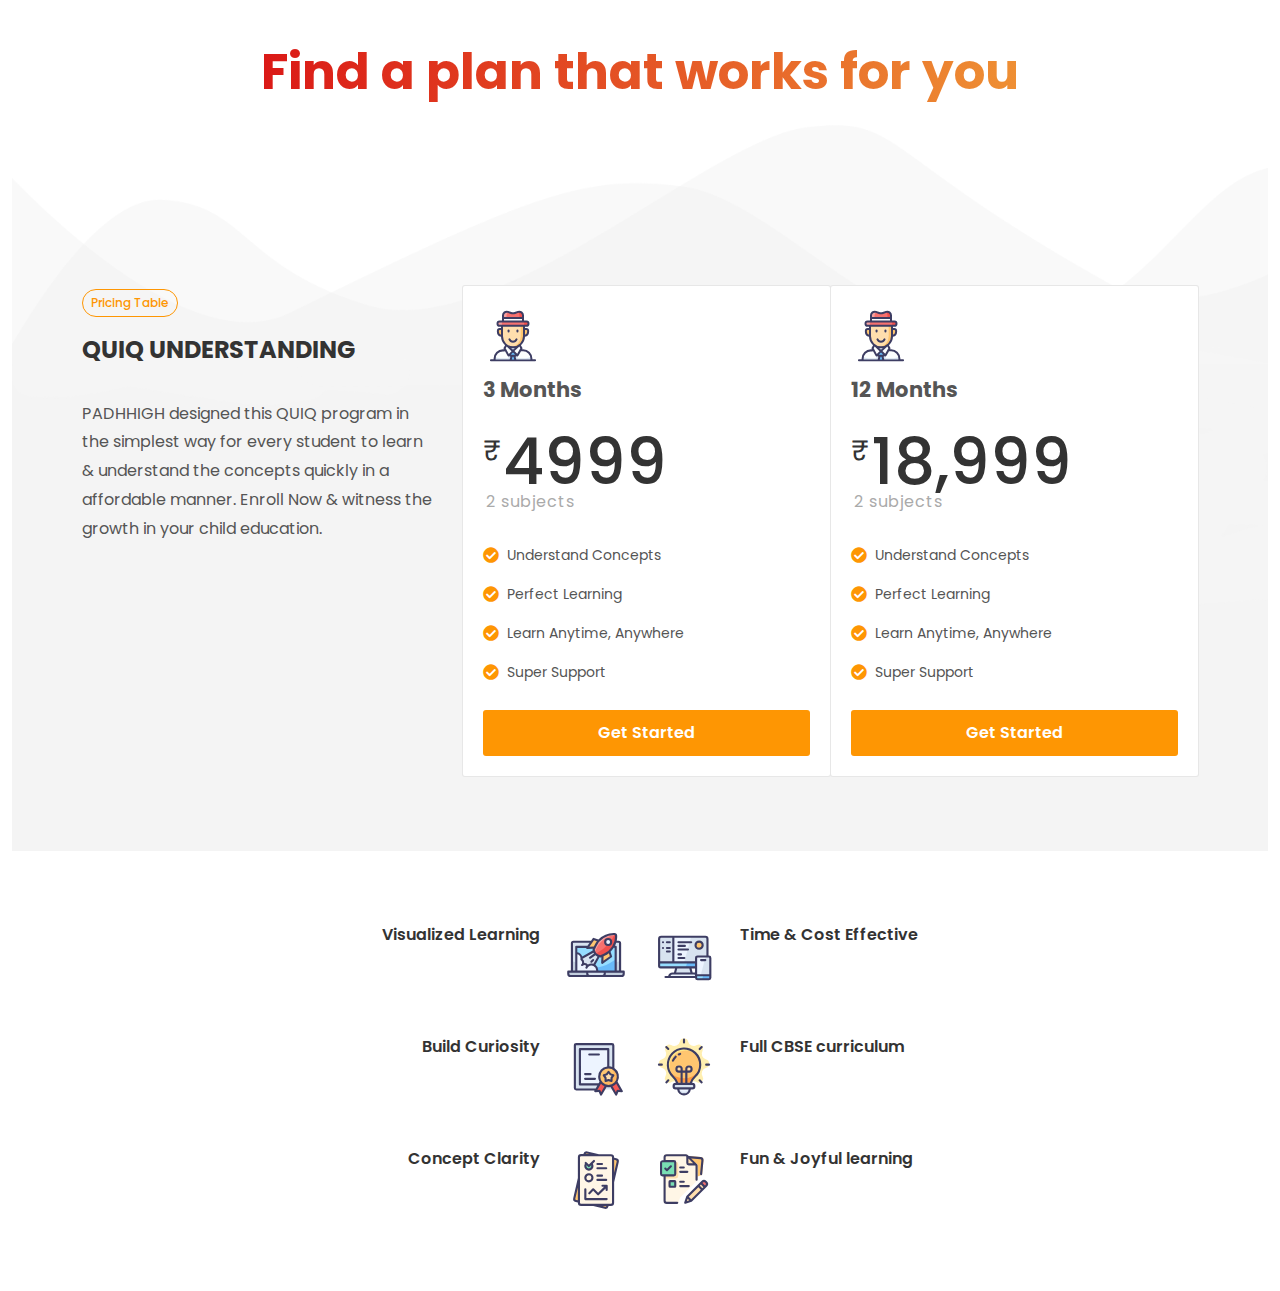
==== commit 0d922c49: "Update index.html" ====
--- a/index.html
+++ b/index.html
@@ -85,11 +85,11 @@
                                                     <div class="pricing-box">
                                                         <div class="pricing-title">
                                                             <img class="mb-2 bg-transparent rounded-0" src="demos/seo/images/icons/man.svg" alt="Pricing Icon" width="60">
-                                                            <h3>Class 11th</h3>
+                                                            <h3>3 Months</h3>
                                                             <!-- <span>Most Popular</span> -->
                                                         </div>
                                                         <div class="pricing-price">
-                                                            <div class="pts-switch-content-left"><span class="price-unit">₹</span>6999<span class="price-tenure">3 Months</span></div>
+                                                            <div class="pts-switch-content-left"><span class="price-unit">₹</span>4999<span class="price-tenure">2 Subjects</span></div>
                                                         </div>
                                                         <div class="pricing-features border-0 bg-transparent">
                                                             <ul>
@@ -111,10 +111,10 @@
                                                     <div class="pricing-box">
                                                         <div class="pricing-title">
                                                             <img class="mb-2 bg-transparent rounded-0" src="demos/seo/images/icons/man.svg" alt="Pricing Icon" width="60">
-                                                            <h3>Class 11th</h3>
+                                                            <h3>12 Months</h3>
                                                         </div>
                                                         <div class="pricing-price">
-                                                            <div class="pts-switch-content-left"><span class="price-unit">₹</span>23,999<span class="price-tenure">12 Months</span></div>
+                                                            <div class="pts-switch-content-left"><span class="price-unit">₹</span>18,999<span class="price-tenure">2 Subjects</span></div>
                                                         </div>
                                                         <div class="pricing-features border-0 bg-transparent">
                                                             <ul>
--- a/style.css
+++ b/style.css
@@ -771,8 +771,8 @@
 .section {
 	position: relative;
 	width: 100%;
-	margin: 60px 0;
-	padding: 60px 0;
+	margin: 10px 0;
+	padding: 10px 0;
 	background-color: #f9f9f9;
 	overflow: hidden
 }
@@ -1698,8 +1698,21 @@
 }
 
 .heading-block h2 {
-	font-size: 30px
-}
+	font-size: 50px;
+	background: linear-gradient( 
+90deg
+, rgb(218, 22, 22) 0%, rgb(240, 153, 54) 35%, rgb(145, 99, 13) 100% );
+    -webkit-background-clip: text;
+    background-clip: text;
+    -moz-background-clip: text;
+    -webkit-text-fill-color: transparent;
+    text-fill-color: transparent;
+    -moz-text-fill-color: transparent;
+    animation: flow 10s ease-in-out infinite;
+    background-size: 300%;
+}
+}
+
 
 .heading-block h3 {
 	font-size: 1.75rem
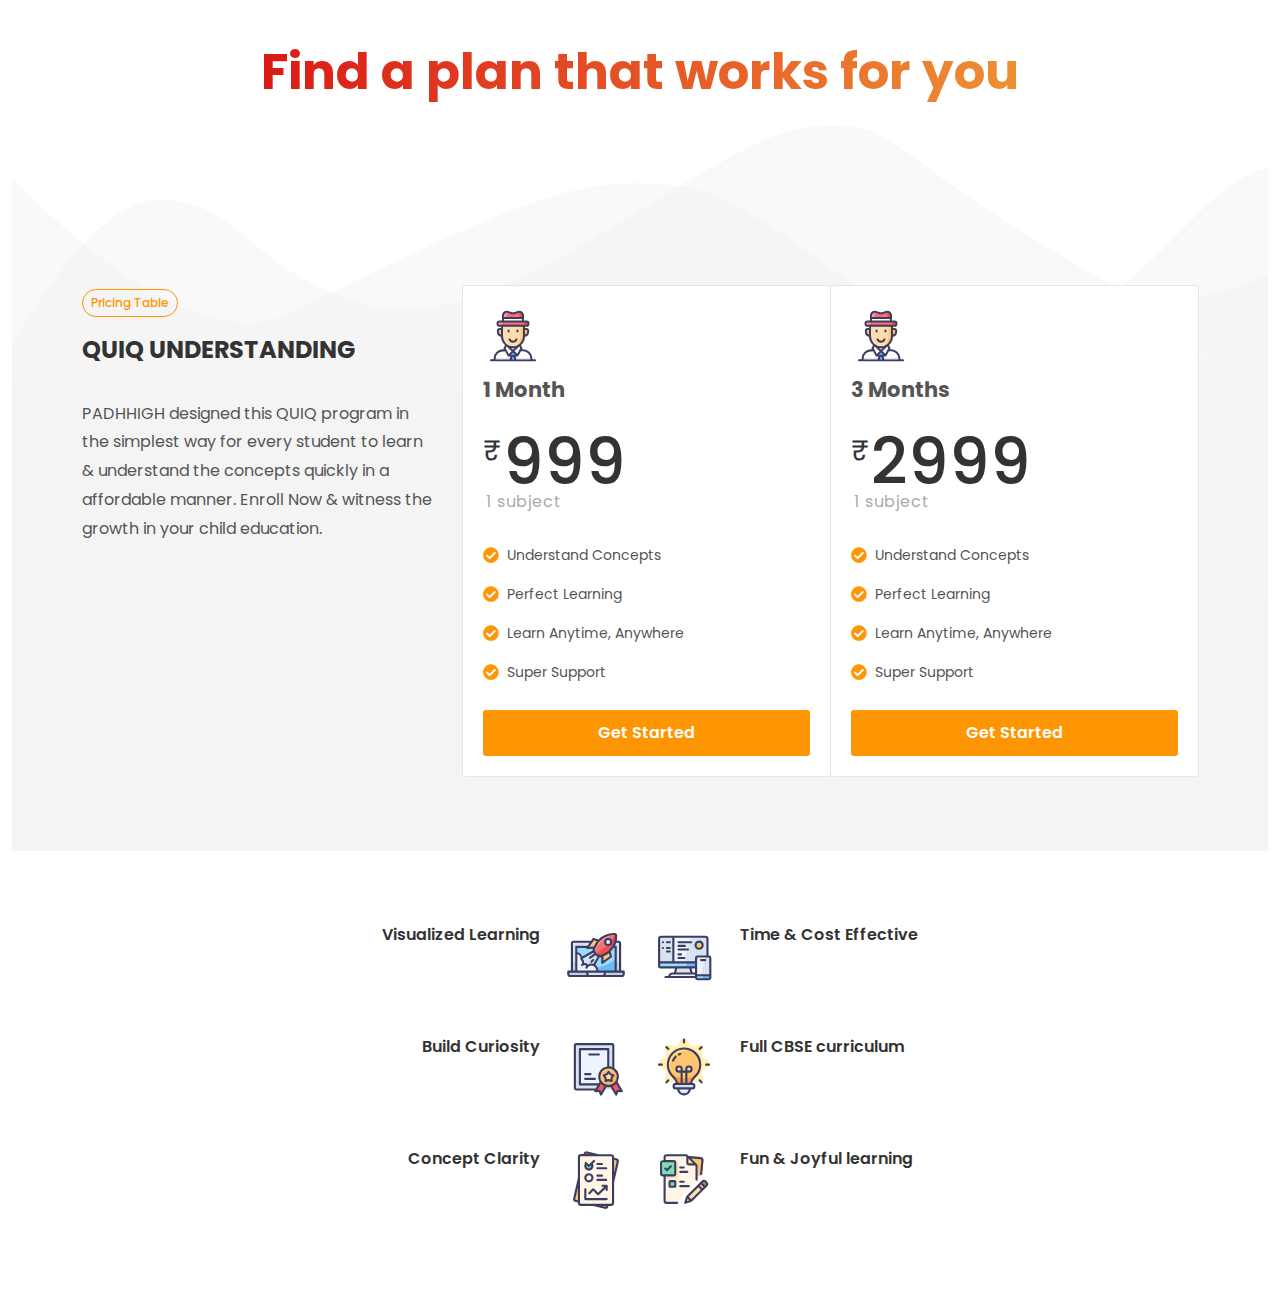
==== commit 4bd7f2e1: "Update index.html" ====
--- a/index.html
+++ b/index.html
@@ -85,11 +85,11 @@
                                                     <div class="pricing-box">
                                                         <div class="pricing-title">
                                                             <img class="mb-2 bg-transparent rounded-0" src="demos/seo/images/icons/man.svg" alt="Pricing Icon" width="60">
-                                                            <h3>3 Months</h3>
+                                                            <h3>1 Month</h3>
                                                             <!-- <span>Most Popular</span> -->
                                                         </div>
                                                         <div class="pricing-price">
-                                                            <div class="pts-switch-content-left"><span class="price-unit">₹</span>4999<span class="price-tenure">2 Subjects</span></div>
+                                                            <div class="pts-switch-content-left"><span class="price-unit">₹</span>999<span class="price-tenure">1 Subject</span></div>
                                                         </div>
                                                         <div class="pricing-features border-0 bg-transparent">
                                                             <ul>
@@ -111,10 +111,10 @@
                                                     <div class="pricing-box">
                                                         <div class="pricing-title">
                                                             <img class="mb-2 bg-transparent rounded-0" src="demos/seo/images/icons/man.svg" alt="Pricing Icon" width="60">
-                                                            <h3>12 Months</h3>
+                                                            <h3>3 Months</h3>
                                                         </div>
                                                         <div class="pricing-price">
-                                                            <div class="pts-switch-content-left"><span class="price-unit">₹</span>18,999<span class="price-tenure">2 Subjects</span></div>
+                                                            <div class="pts-switch-content-left"><span class="price-unit">₹</span>2999<span class="price-tenure">1 Subject</span></div>
                                                         </div>
                                                         <div class="pricing-features border-0 bg-transparent">
                                                             <ul>
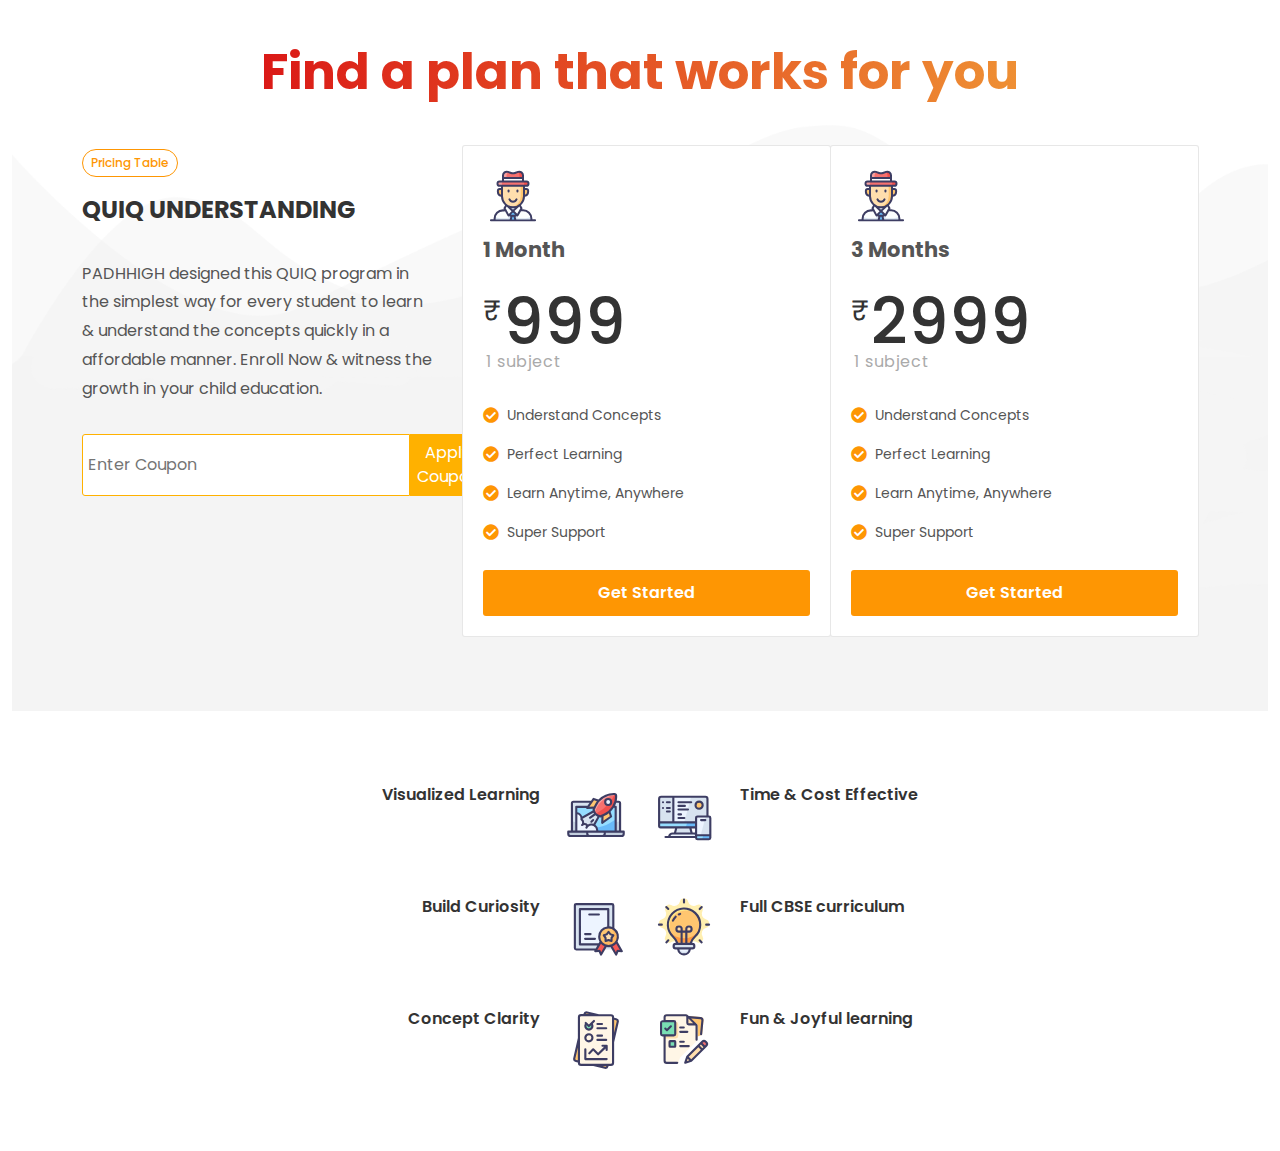
==== commit 60f949e0: "Update index.html" ====
--- a/index.html
+++ b/index.html
@@ -63,7 +63,7 @@
 
 
 
-                        <div class="section m-0" style="background: url('demos/seo/images/sections/4.png') no-repeat center top; background-size: cover; padding: 140px 0 0;">
+                        <div class="section m-0" style="background: url('demos/seo/images/sections/4.png') no-repeat center top; background-size: cover; padding: 0px 0 0;">
                             <div class="container">
                                 <div class="row justify-content-between">
                                     <div class="col-lg-4 mt-4">
@@ -72,7 +72,10 @@
                                             <h3 class="nott ls0">QUIQ UNDERSTANDING</h3>
                                         </div>
                                         <p>PADHHIGH designed this QUIQ program in the simplest way for every student to learn & understand the concepts quickly in a affordable manner. Enroll Now & witness the growth in your child education.</p>
-        
+										<form>
+											<input placeholder="Enter Coupon">
+										<a href=""><button>Apply Coupon</button></a>	
+										</form>
                                     </div>
         
                                     <div class="col-lg-8">
--- a/style.css
+++ b/style.css
@@ -2743,4 +2743,28 @@
 		-webkit-transform: translate3d(0, -50%, 0);
 		transform: translate3d(0, -50%, 0)
 	}
+}
+/**********************************************************************************************************/
+input{
+	padding: 5px;
+}
+button{
+	border: none;
+	padding: 7px;
+	background-color: rgb(255,177,0);
+	border-radius: 0px 3px 3px 0px;
+color: white;
+}
+input{
+	border-radius: 3px 0px 0px 3px;
+	border: 1px solid rgb(255,177,0);
+	font-weight: 400;
+	color: black;
+}
+form{
+	display: flex;
+}
+button:hover{
+	background-color: #000;
+	
 }